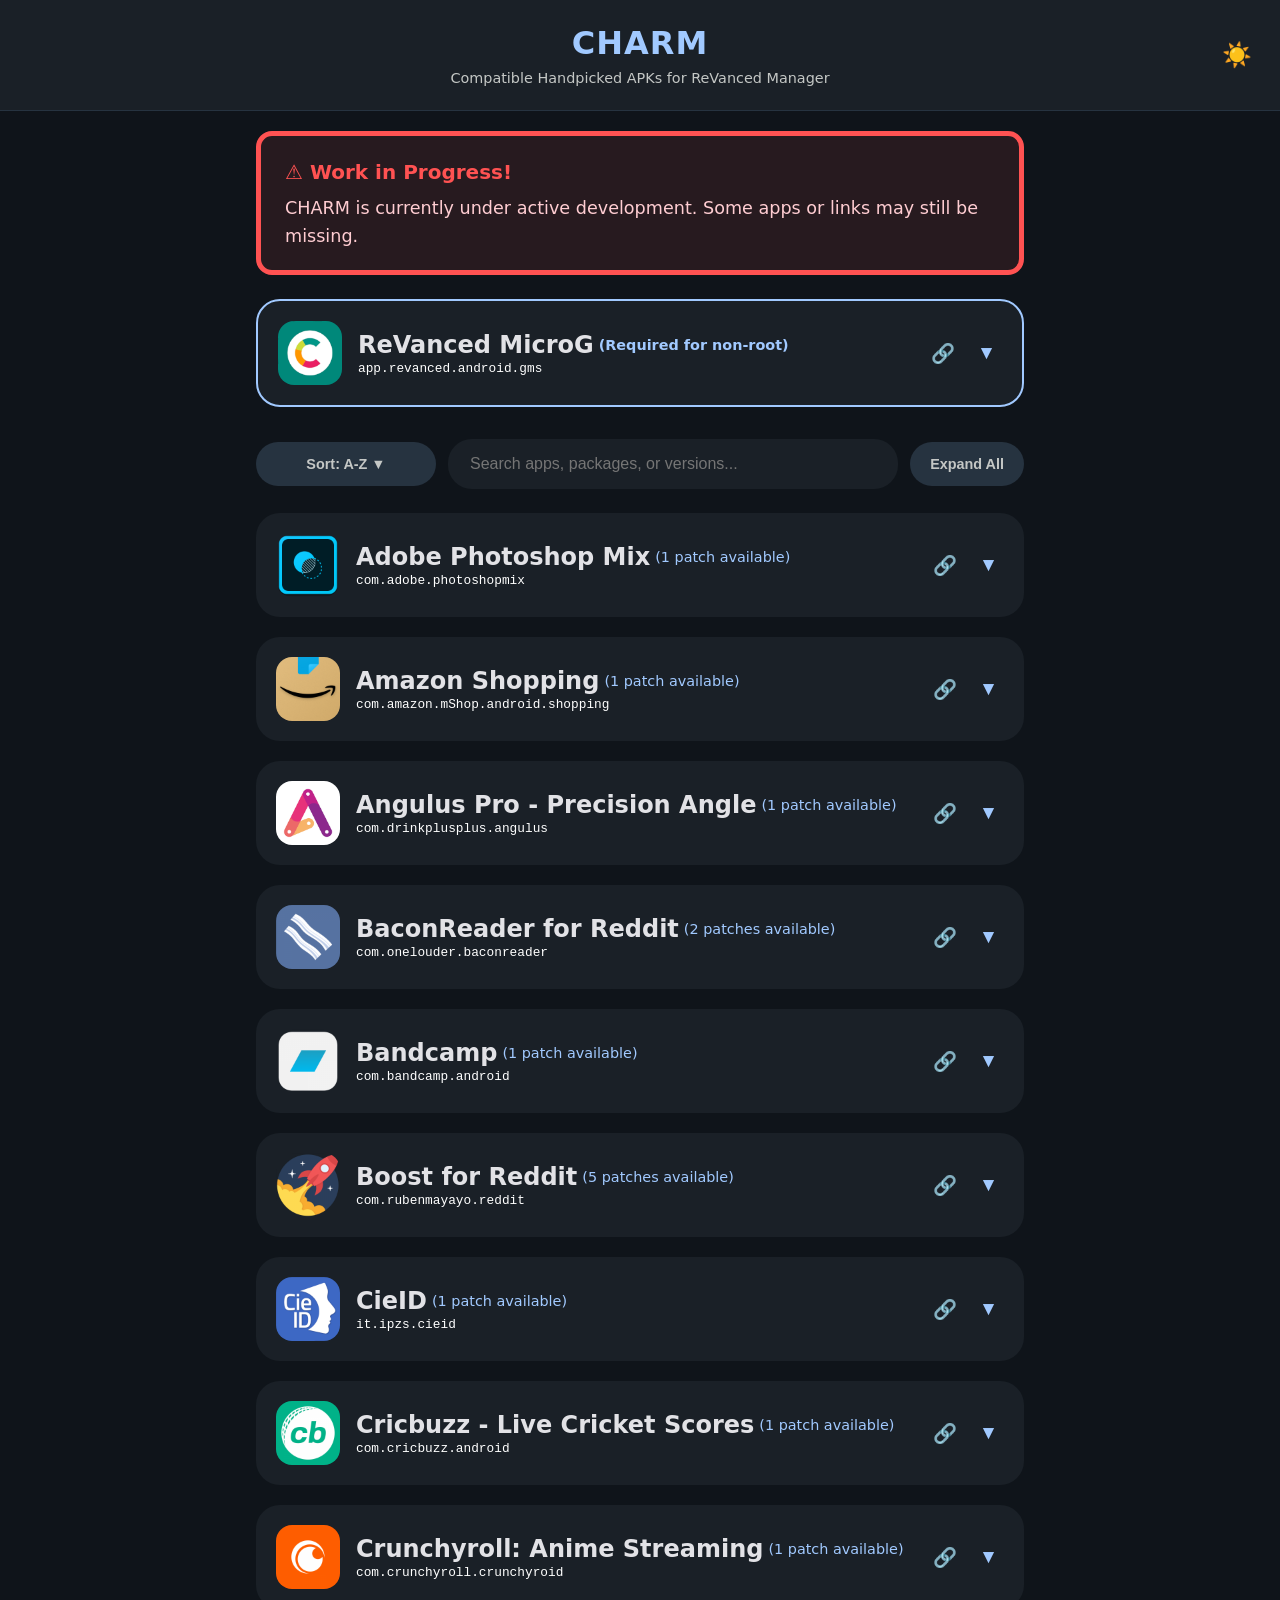
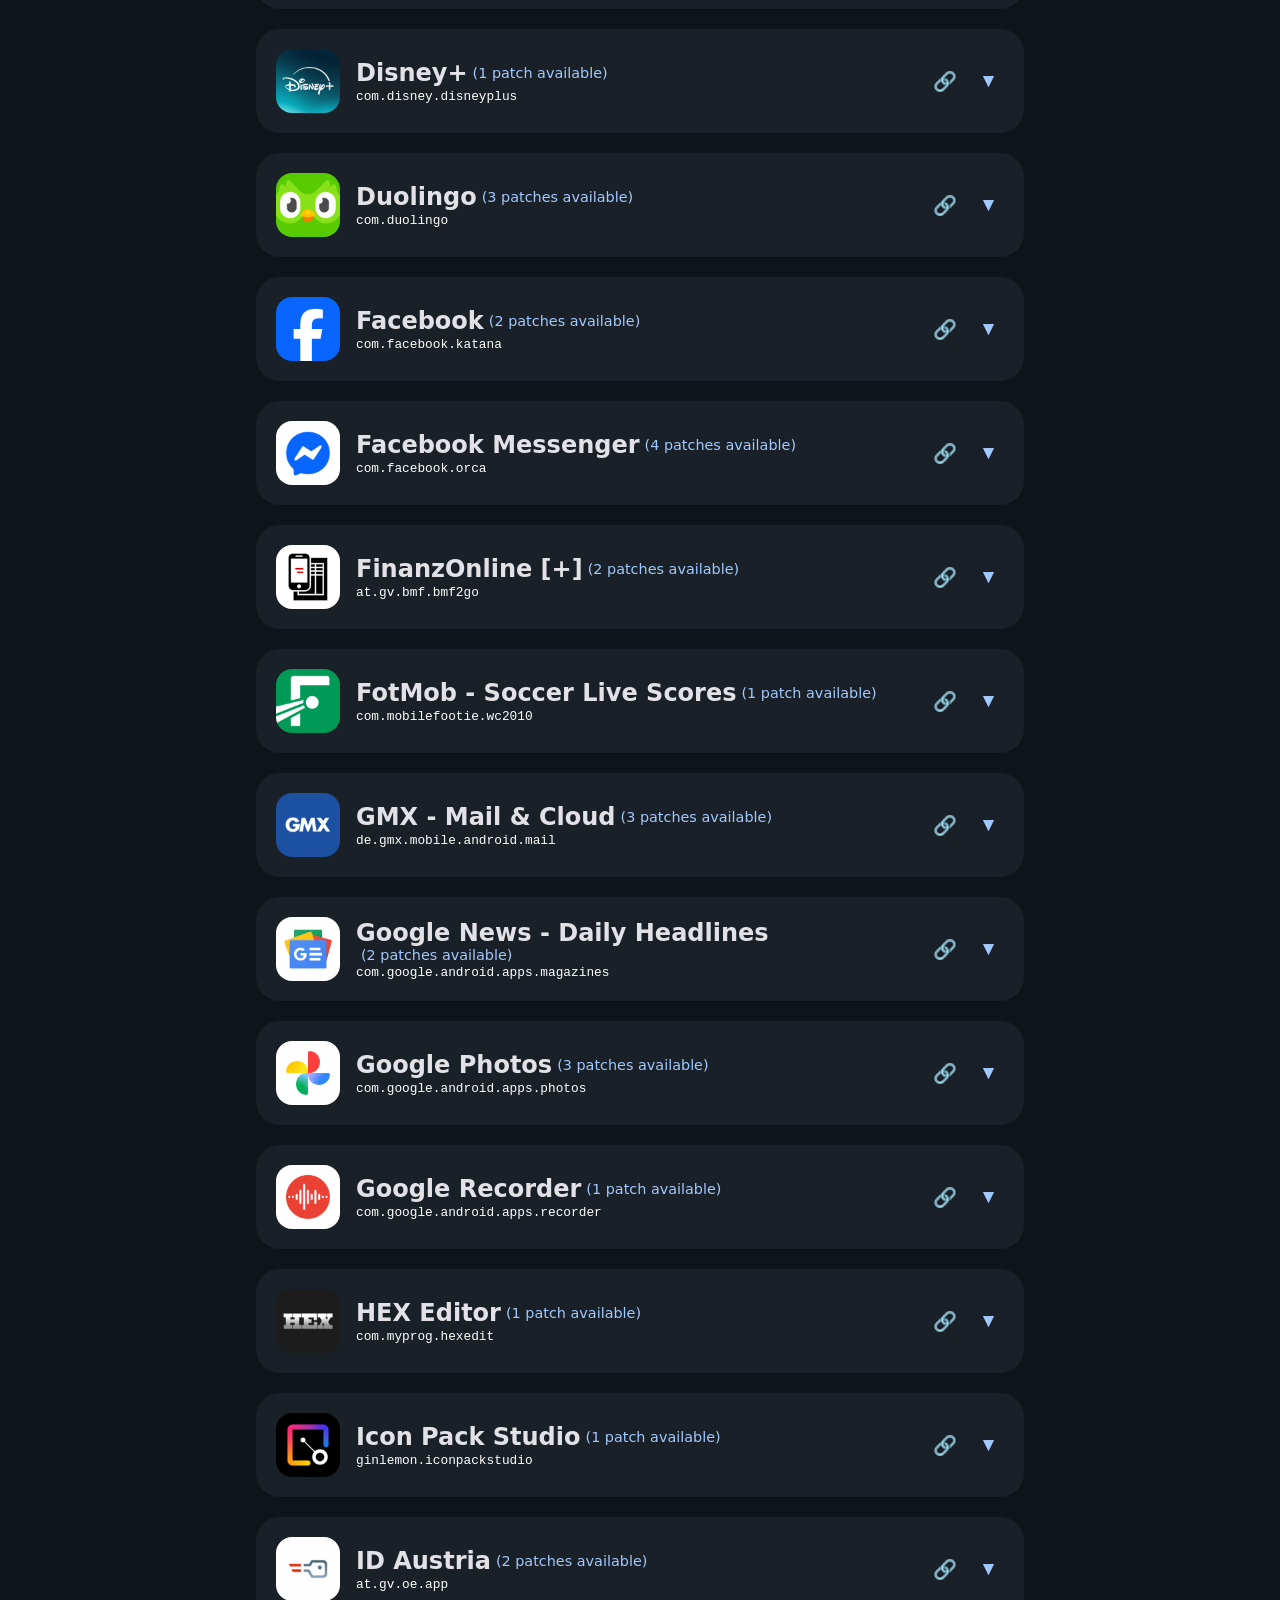
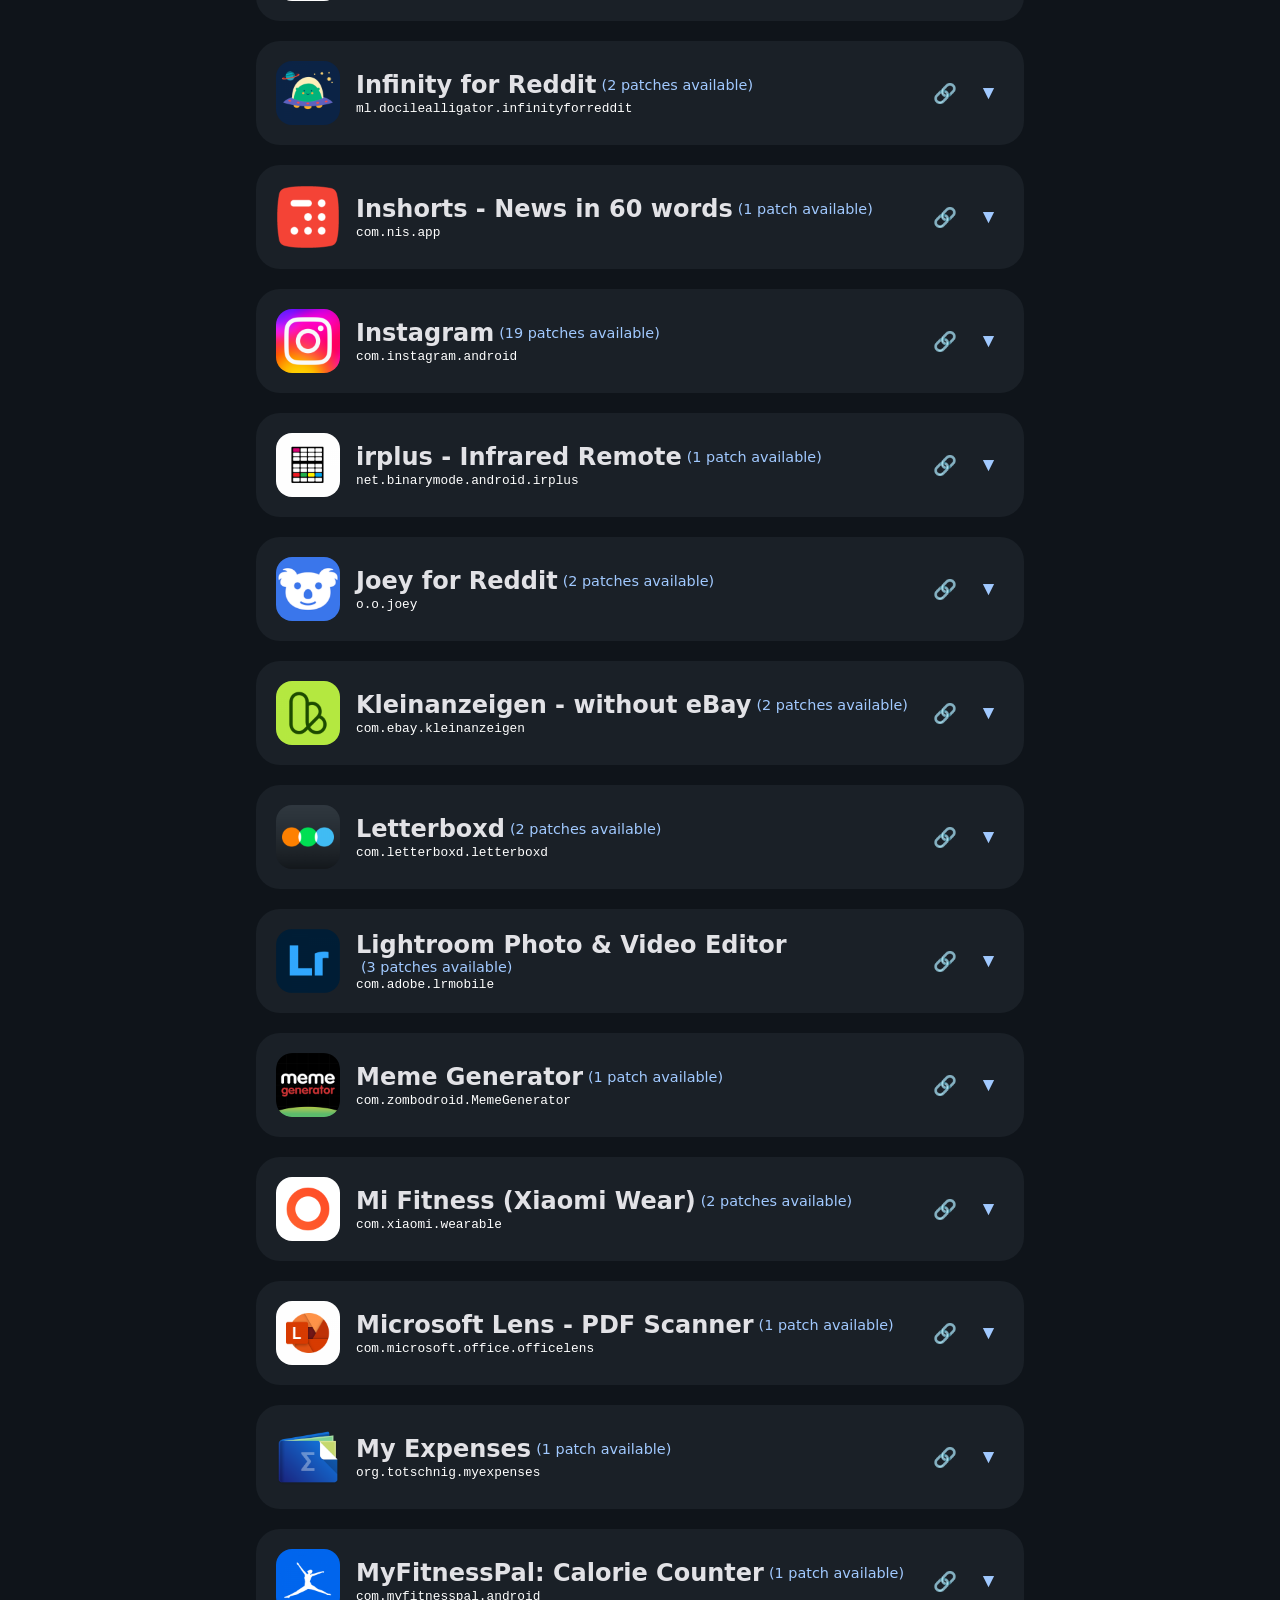
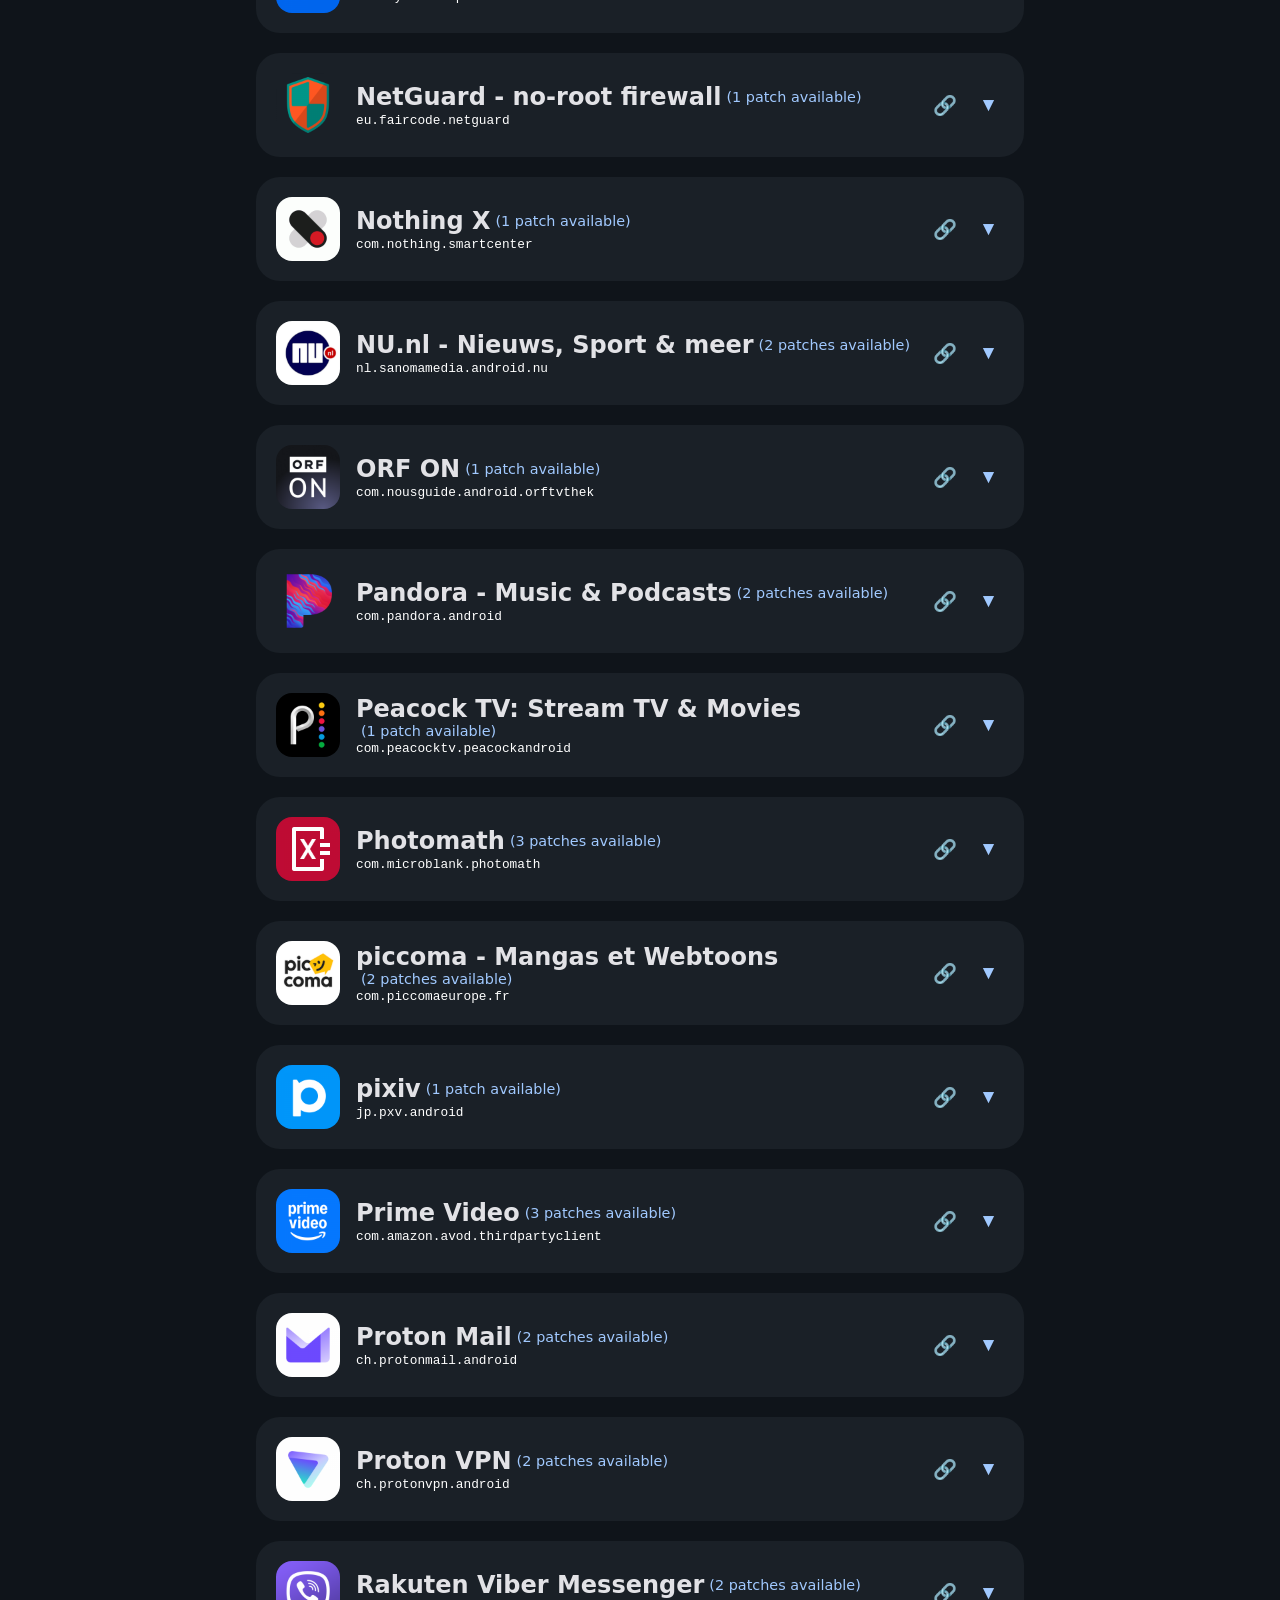
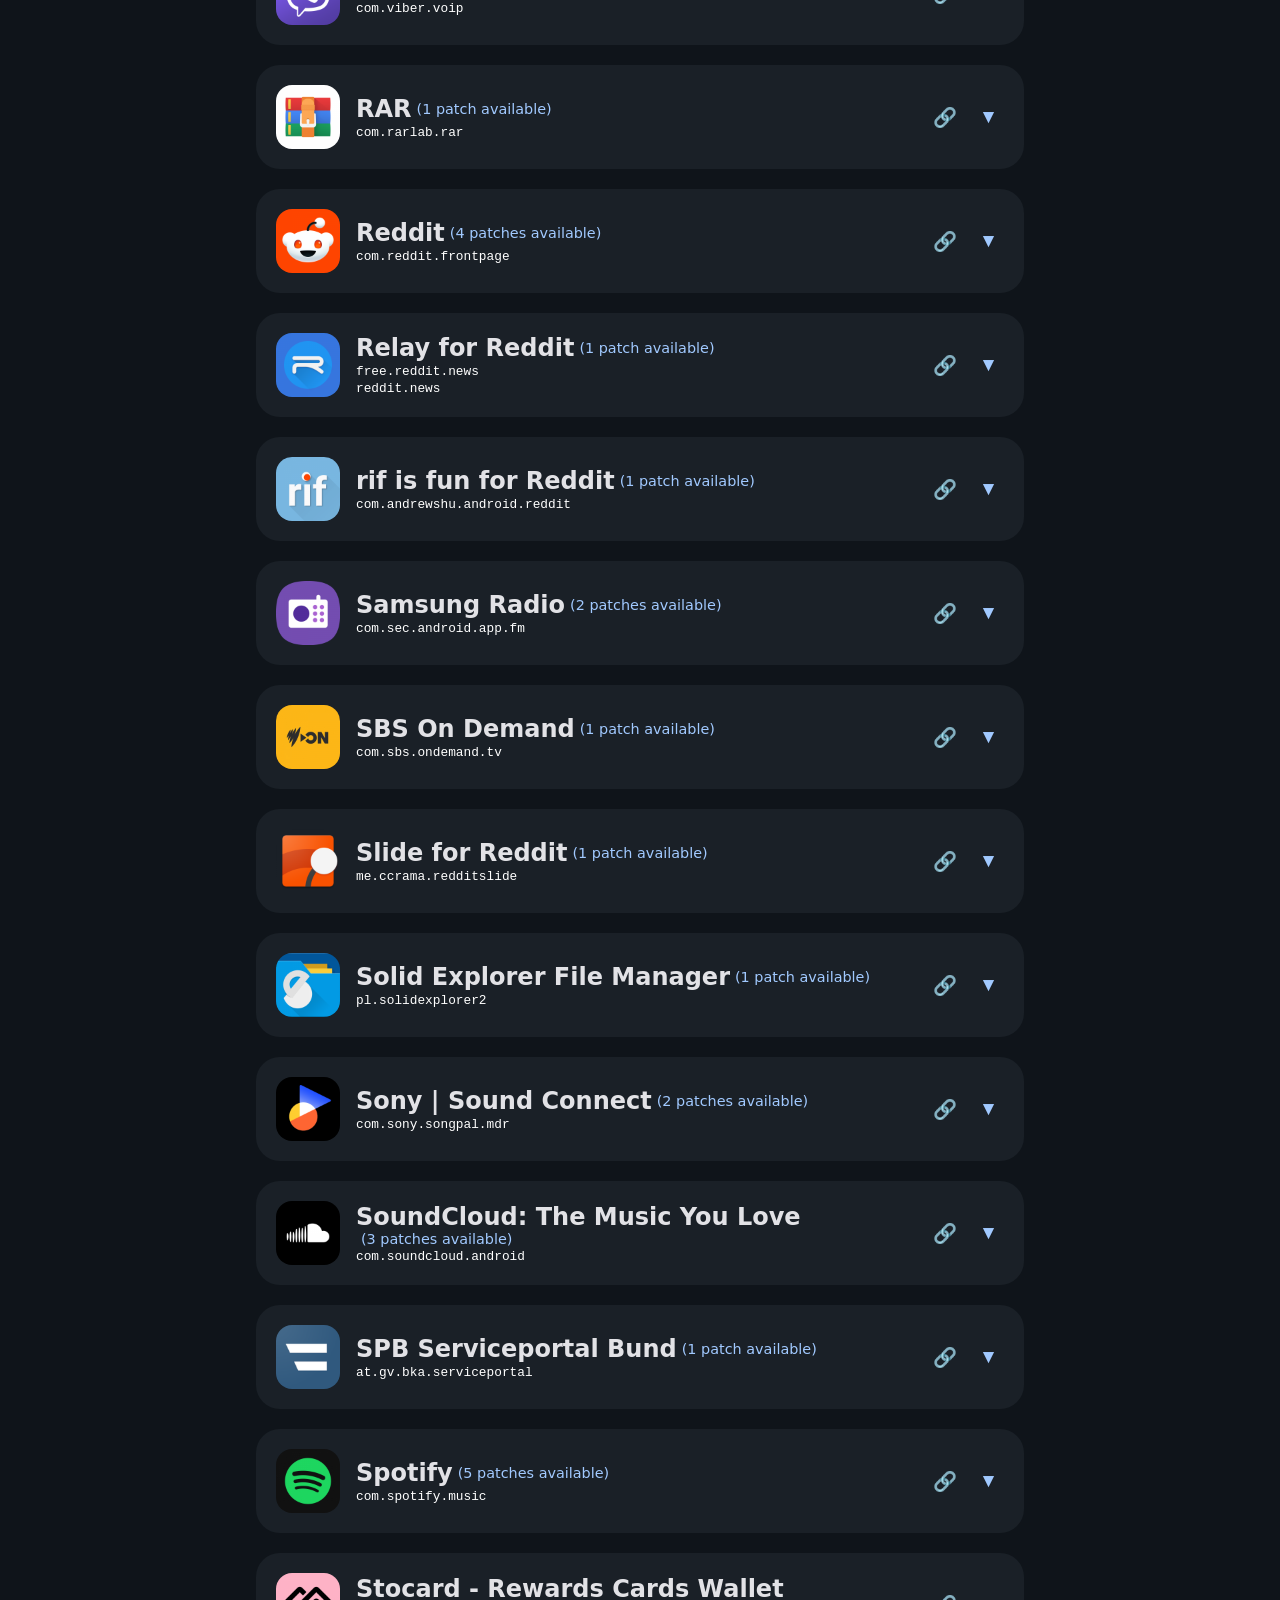
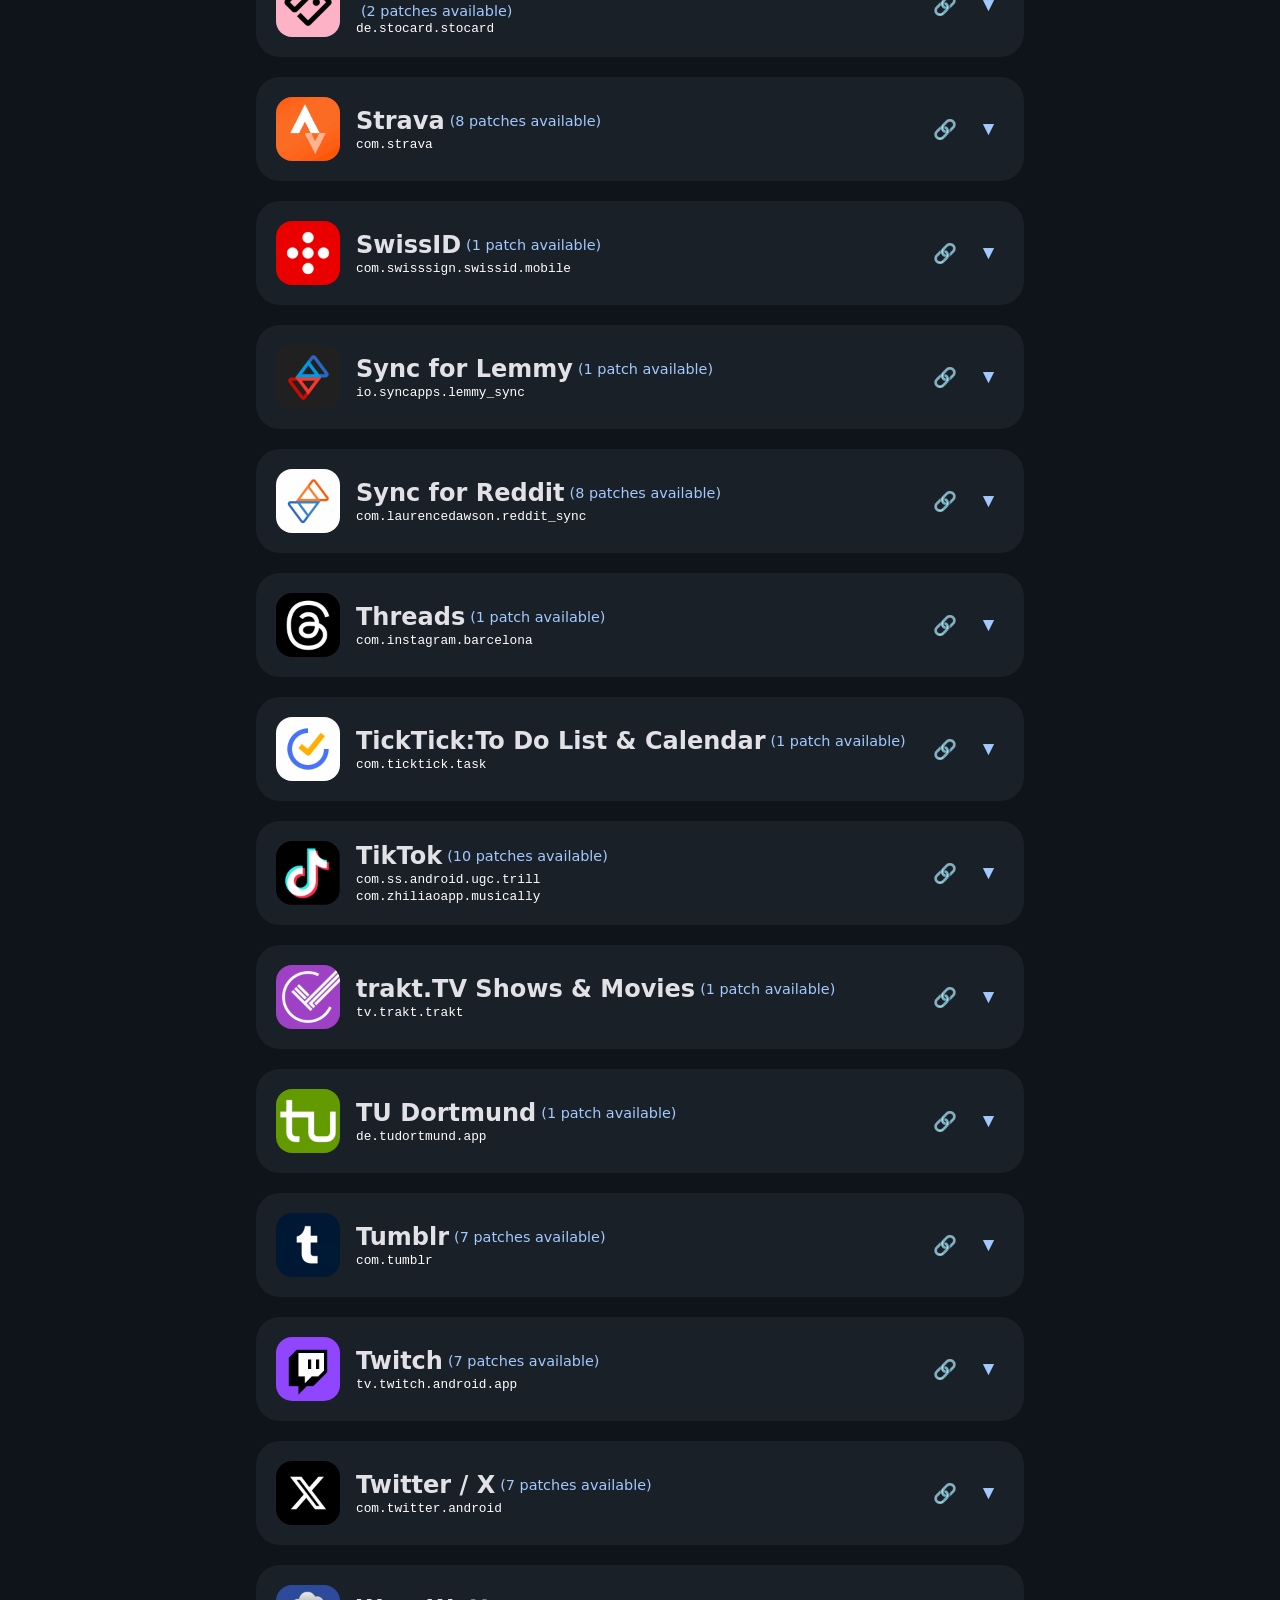
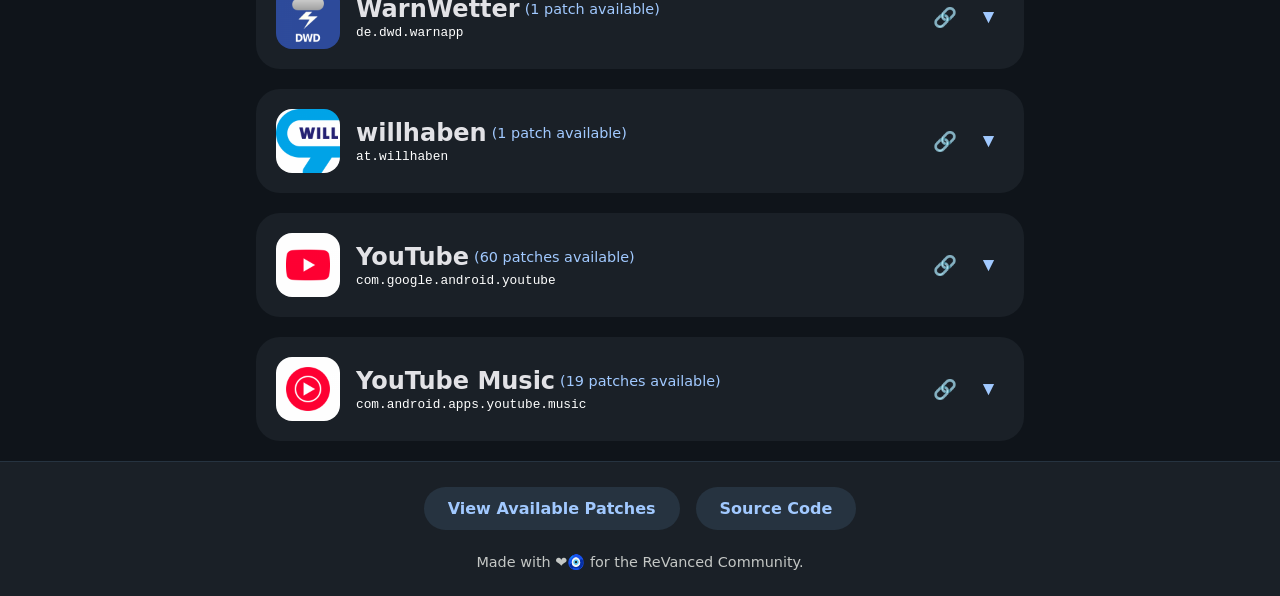
==== index.html @ 16cd7a30 "Added download links and finished patches for youtube and yt music" ====
<!DOCTYPE html>
<html lang="en">
<head>
    <meta charset="UTF-8">
    <meta name="viewport" content="width=device-width, initial-scale=1.0">
    <title>CHARM - Home</title>
    <link rel="stylesheet" href="style.css">
    <link rel="icon" type="image/x-icon" href="/icons/favicon.ico">
</head>
<body>
    <header class="top-app-bar">
        <h1>CHARM</h1>
        <p>Compatible Handpicked APKs for ReVanced Manager</p>
        <button id="theme-toggle" aria-label="Toggle Dark/Light Mode">☀️</button>
    </header>

    <main class="container">

        <div class="global-warning">
            <strong>⚠️ Work in Progress!</strong><br>
            CHARM is currently under active development. Some apps or links may still be missing.
        </div>

        <div class="app-card" id="app-microg" style="border: 2px solid var(--md-sys-color-primary); margin-bottom: 32px;">
            <div class="app-header" onclick="toggleVersions(this)">
                <div class="app-header-left">
                    <img class="app-icon" src="icons/microg.png">
                    <div class="app-title">
                        <h2>ReVanced MicroG <span class="version-count" style="color: var(--md-sys-color-primary); font-weight: bold;">(Required for non-root)</span></h2>
                        <div class="package-name">app.revanced.android.gms</div>
                    </div>
                </div>
                <div class="app-header-right">
                    <button class="share-btn" onclick="copyAppLink(event, 'microg')" title="Copy Link" aria-label="Copy Link">🔗</button>
                    <button class="expand-btn">▼</button>
                </div>
            </div>
            <div class="version-list">
                <div class="app-warning">
                    <strong>⚠️ Notice:</strong> MicroG is required to sign into your Google Account on patched apps like YouTube and YouTube Music.<br><br>If your device is rooted and choose the "Mount" option, you do not need to install MicroG, and make sure to untick "GmsCore support" patch.</div>
                <div class="version-item">
                    <div class="version-details">
                        <span class="version-number"><strong>Version:</strong> 0.3.13.2.250932</span>
                    </div>
                    <div class="button-group">
                        <a href="https://github.com/ReVanced/GmsCore/releases/download/v0.3.13.2.250932/app.revanced.android.gms-250932004-signed.apk" class="download-btn" target="_blank">Android Version (GitHub Link)</a>
                        <a href="https://github.com/ReVanced/GmsCore/releases/download/v0.3.13.2.250932/app.revanced.android.gms-250932004-hw-signed.apk" class="download-btn" target="_blank">Huawei Version (GitHub Link)</a>
                    </div>
                </div>
            </div>
        </div>

        <div class="search-container">
            <div class="dropdown">
                <button class="control-btn" id="sort-dropdown-btn">Sort: A-Z ▼</button>
                <div class="dropdown-content" id="sort-dropdown-content">
                    <button id="sort-name-btn" class="dropdown-item">Z-A</button>
                    <button id="sort-patch-btn" class="dropdown-item">Patches Increasing</button>
                </div>
            </div>

            <div class="search-input-wrapper">
                <input type="text" id="search-input" placeholder="Search apps, packages, or versions...">
                <button id="clear-search-btn" class="clear-btn" aria-label="Clear Search" title="Clear Search">⨯</button>
            </div>
            
            <button id="toggle-all-btn" class="control-btn">Expand All</button>
        </div>

        <div id="app-list"></div>
    </main>

    <footer class="bottom-footer">
        <div class="container">
            <div class="footer-content">
                <div class="footer-links">
                    <a href="patches.html">View Available Patches</a>
                    <a href="https://github.com/charm-cat/charm-cat.github.io" target="_blank">Source Code</a>
                </div>
                
                <p class="footer-credits">Made with ❤️🧿 for the ReVanced Community.</p>
            </div>
        </div>
    </footer>

    <script src="script.js"></script>
</body>
</html>
---- style.css ----
*, *::before, *::after {
    box-sizing: border-box;
}

:root {
    --md-sys-color-background: #0F141A;
    --md-sys-color-surface: #1A2027;
    --md-sys-color-surface-variant: #263340;
    --md-sys-color-primary: #A1C9FF;
    --md-sys-color-on-primary: #00325A;
    --md-sys-color-on-background: #E2E2E6;
    --md-sys-color-on-surface: #C4C7C5;
    --border-radius-large: 24px;
    --border-radius-medium: 16px;
}

body.light-mode {
    --md-sys-color-background: #FDFBFF;
    --md-sys-color-surface: #F0F4FA;
    --md-sys-color-surface-variant: #E1E2EC;
    --md-sys-color-primary: #0061A4;
    --md-sys-color-on-primary: #FFFFFF;
    --md-sys-color-on-background: #1A1C1E;
    --md-sys-color-on-surface: #43474E;
}

body {
    margin: 0;
    font-family: system-ui, -apple-system, sans-serif;
    background-color: var(--md-sys-color-background);
    color: var(--md-sys-color-on-background);
    transition: background-color 0.3s, color 0.3s;
    overflow-x: hidden; 
    max-width: 100vw;
}

main {
    min-height: calc(100vh - 200px);
}

.top-app-bar {
    position: relative;
    background-color: var(--md-sys-color-surface);
    padding: 24px 20px;
    text-align: center;
    border-bottom: 1px solid var(--md-sys-color-surface-variant);
    transition: background-color 0.3s;
}

.top-app-bar h1 {
    margin: 0;
    color: var(--md-sys-color-primary);
    font-size: 2rem;
    letter-spacing: 1px;
}

.top-app-bar p {
    margin: 8px 0 0 0;
    color: var(--md-sys-color-on-surface);
    font-size: 0.9rem;
}

#theme-toggle {
    position: absolute;
    top: 50%;
    right: 20px;
    transform: translateY(-50%);
    background: transparent;
    border: none;
    font-size: 1.5rem;
    cursor: pointer;
    padding: 8px;
    border-radius: 50%;
    transition: background-color 0.2s;
    display: flex;
    align-items: center;
    justify-content: center;
}

#theme-toggle:hover {
    background-color: var(--md-sys-color-surface-variant);
}

.container {
    max-width: 800px;
    margin: 20px auto;
    padding: 0 16px;
}

.global-warning {
    background-color: rgba(255, 82, 82, 0.1); 
    border: 5px solid #FF5252; 
    color: #FFCDD2; 
    padding: 20px 24px; 
    margin-bottom: 24px;
    border-radius: var(--border-radius-medium);
    font-size: 1.1rem; 
    line-height: 1.6;
}

.global-warning strong {
    color: #FF5252; 
    font-size: 1.25rem; 
    display: inline-block;
    margin-bottom: 6px; 
}

body.light-mode .global-warning {
    background-color: #FFEBEE; 
    border-left-color: #D32F2F;
    color: #B71C1C; 
}

body.light-mode .global-warning strong {
    color: #D32F2F; 
}

.search-container {
    margin-bottom: 24px;
    display: flex;
    gap: 12px;
    align-items: center; 
}

.dropdown {
    position: relative;
    display: inline-block;
}

#sort-dropdown-btn {
    min-width: 180px; 
}

.dropdown-content {
    display: none;
    position: absolute;
    background-color: var(--md-sys-color-surface);
    min-width: 200px;
    box-shadow: 0px 8px 16px rgba(0,0,0,0.5);
    z-index: 100;
    border-radius: var(--border-radius-medium);
    margin-top: 8px;
    border: 1px solid var(--md-sys-color-surface-variant);
    overflow: hidden;
}

.dropdown-content.show {
    display: flex;
    flex-direction: column;
}

.dropdown-item {
    width: 100%;
    padding: 12px 16px;
    border: none;
    background: transparent;
    color: var(--md-sys-color-on-background);
    text-align: left;
    cursor: pointer;
    font-size: 0.9rem;
    font-weight: bold;
    transition: background-color 0.2s;
}

.dropdown-item:hover {
    background-color: var(--md-sys-color-surface-variant);
}

.control-btn {
    background-color: var(--md-sys-color-surface-variant);
    color: var(--md-sys-color-on-surface);
    border: none;
    border-radius: var(--border-radius-large);
    padding: 14px 20px; 
    font-size: 0.9rem;
    font-weight: bold;
    cursor: pointer;
    transition: background-color 0.2s, color 0.3s;
    white-space: nowrap; 
}

.control-btn:hover {
    background-color: var(--md-sys-color-primary);
    color: var(--md-sys-color-on-primary);
}

.search-input-wrapper {
    position: relative;
    flex-grow: 1;
    display: flex;
    align-items: center;
}

#search-input {
    width: 100%;
    padding: 14px 40px 14px 20px; 
    border-radius: var(--border-radius-large);
    background-color: var(--md-sys-color-surface);
    color: var(--md-sys-color-on-background);
    font-size: 1rem;
    box-sizing: border-box; 
    outline: none;
    border: 2px solid transparent;
    transition: border-color 0.2s, background-color 0.3s, color 0.3s;
}

#search-input:focus {
    border-color: var(--md-sys-color-primary);
}

.clear-btn {
    position: absolute;
    right: 12px;
    background: none;
    border: none;
    color: var(--md-sys-color-on-surface);
    font-size: 1.2rem;
    cursor: pointer;
    display: none; 
    padding: 5px 12px;
    border-radius: 50%;
    transition: color 0.2s, background-color 0.2s;
}

.clear-btn.show {
    display: flex;
    align-items: center;
    justify-content: center;
}

.clear-btn:hover {
    color: var(--md-sys-color-primary);
    background-color: var(--md-sys-color-surface-variant);
}

.app-card {
    background-color: var(--md-sys-color-surface);
    border-radius: var(--border-radius-large);
    padding: 20px;
    margin-bottom: 20px;
    display: flex;
    flex-direction: column;
    transition: background-color 0.3s;
}

.app-header {
    display: flex;
    align-items: center;
    justify-content: space-between;
    cursor: pointer;
}

.app-header-left {
    display: flex;
    align-items: center;
    gap: 16px;
    min-width: 0; 
    flex: 1; 
}

.app-icon {
    width: 64px;
    height: 64px;
    border-radius: var(--border-radius-medium);
    object-fit: contain;
}

.app-title {
    min-width: 0; 
    flex: 1;
}

.app-title h2 {
    margin: 0;
    color: var(--md-sys-color-on-background);
    display: flex;
    flex-wrap: wrap;
    align-items: center;
}

.version-count {
    font-size: 0.9rem;
    font-weight: normal; 
    color: var(--md-sys-color-on-surface); 
    margin-left: 5px; 
    white-space: nowrap; 
}

.version-count-link {
    font-size: 0.9rem;
    font-weight: normal; 
    color: var(--md-sys-color-primary); 
    margin-left: 5px; 
    white-space: nowrap; 
    text-decoration: none;
    transition: opacity 0.2s, text-decoration 0.2s;
}

.version-count-link:hover {
    opacity: 0.8;
    text-decoration: underline;
}

.package-name {
    font-size: 0.8rem;
    font-family: monospace;
    color: #FFFFFF; 
    margin-top: 2px;
    overflow-wrap: anywhere;
}

body.light-mode .package-name {
    color: #1A1C1E; 
}

.app-header-right {
    display: flex;
    align-items: center;
    gap: 8px;
}

.share-btn {
    background: none;
    border: none;
    color: var(--md-sys-color-on-surface);
    font-size: 1.2rem;
    cursor: pointer;
    padding: 8px;
    border-radius: 50%;
    display: flex;
    align-items: center;
    justify-content: center;
    transition: background-color 0.2s, color 0.2s, transform 0.2s;
}

.share-btn:hover {
    background-color: var(--md-sys-color-surface-variant);
    color: var(--md-sys-color-primary);
    transform: scale(1.1);
}

.expand-btn {
    background: none;
    border: none;
    color: var(--md-sys-color-primary);
    font-size: 1.2rem;
    cursor: pointer;
    transition: transform 0.3s ease;
}

.expand-btn.open {
    transform: rotate(180deg);
}

.app-important {
    background-color: rgba(255, 82, 82, 0.1);
    border-left: 4px solid #FF5252;
    color: #FFCDD2;
    padding: 12px 16px;
    margin-bottom: 12px;
    border-radius: 4px 8px 8px 4px;
    font-size: 0.9rem;
    line-height: 1.4;
}

body.light-mode .app-important {
    background-color: #FFEBEE;
    border-left-color: #D32F2F;
    color: #B71C1C;
}

.version-warning {
    flex-basis: 100%; 
    background-color: rgba(255, 193, 7, 0.1); 
    border-left: 4px solid #FFC107;
    color: #FFE082;
    padding: 10px 14px;
    margin-bottom: 12px; 
    border-radius: 4px 8px 8px 4px;
    font-size: 0.85rem;
    line-height: 1.4;
}

body.light-mode .version-warning {
    background-color: #FFF8E1;
    border-left-color: #FFA000;
    color: #E65100;
}

.app-important a,
.version-warning a,
.version-note a, 
.patch-desc a {
    color: var(--md-sys-color-primary);
    text-decoration: underline;
    font-weight: bold;
    transition: opacity 0.2s;
}

.app-important a:hover,
.version-warning a:hover,
.version-note a:hover,
.patch-desc a:hover {
    opacity: 0.8;
}

.version-note {
    flex-basis: 100%;
    background-color: rgba(76, 175, 80, 0.1); 
    border-left: 4px solid #4CAF50;
    color: #A5D6A7;
    padding: 10px 14px;
    margin-bottom: 12px;
    border-radius: 4px 8px 8px 4px;
    font-size: 0.85rem;
    line-height: 1.4;
}

body.light-mode .version-note {
    background-color: #E8F5E9;
    border-left-color: #388E3C;
    color: #1B5E20;
}

.version-list {
    display: none;
    flex-direction: column;
    gap: 8px;
    margin-top: 16px;
    border-top: 1px solid var(--md-sys-color-surface-variant);
    padding-top: 16px;
}

.version-list.show {
    display: flex;
}

.version-item {
    display: flex;
    justify-content: space-between;
    align-items: center;
    flex-wrap: wrap; 
    background-color: var(--md-sys-color-surface-variant);
    padding: 12px 16px;
    border-radius: var(--border-radius-medium);
    transition: background-color 0.3s;
}

.version-details {
    display: flex;
    flex-direction: column;
    gap: 6px;
    max-width: 60%; 
}

.patch-desc {
    font-size: 0.85rem;
    color: var(--md-sys-color-on-surface);
    margin-top: 4px;
    line-height: 1.4;
    overflow-wrap: anywhere;
}

.version-size {
    font-size: 1rem;
    color: var(--md-sys-color-on-background);
}

.version-hash {
    font-size: 1rem;
    color: var(--md-sys-color-on-background);
}

.version-hash code {
    background-color: var(--md-sys-color-background);
    padding: 2px 6px;
    border-radius: 4px;
    font-family: monospace;
    user-select: all; 
    font-size: 0.9rem;
}

.button-group {
    display: flex;
    gap: 8px;
    flex-wrap: wrap;
    justify-content: flex-end;
}

.download-btn {
    background-color: var(--md-sys-color-primary);
    color: var(--md-sys-color-on-primary);
    text-decoration: none;
    padding: 8px 16px;
    border-radius: 20px;
    font-weight: 600;
    transition: opacity 0.2s, background-color 0.3s, color 0.3s;
}

.download-btn:hover {
    opacity: 0.8;
}

.bottom-footer {
    background-color: var(--md-sys-color-surface);
    border-top: 1px solid var(--md-sys-color-surface-variant);
    padding: 5px 10px;
    margin-top: auto; 
    transition: background-color 0.3s;
}

.footer-content {
    text-align: center;
}

.footer-links {
    display: flex;
    justify-content: center;
    gap: 16px;
    margin-bottom: 24px;
    flex-wrap: wrap; 
}

.footer-links a {
    color: var(--md-sys-color-primary);
    background-color: var(--md-sys-color-surface-variant);
    text-decoration: none;
    font-weight: bold;
    padding: 12px 24px;
    border-radius: var(--border-radius-large);
    transition: background-color 0.2s, color 0.3s;
}

.footer-links a:hover {
    background-color: var(--md-sys-color-primary);
    color: var(--md-sys-color-on-primary);
}

.footer-credits {
    color: var(--md-sys-color-on-surface);
    font-size: 0.9rem;
    margin: 0;
}

.back-btn {
    position: absolute;
    left: 20px;
    top: 50%;
    transform: translateY(-50%);
    color: var(--md-sys-color-primary);
    text-decoration: none;
    font-weight: bold;
    padding: 8px 16px;
    border-radius: 20px;
    background-color: var(--md-sys-color-surface-variant);
    transition: opacity 0.2s;
}

.back-btn:hover {
    opacity: 0.8;
}

.patch-supported {
    font-size: 0.8rem;
    color: var(--md-sys-color-on-surface);
    margin-top: 6px;
    font-weight: bold;
}

.patch-supported strong {
    font-weight: normal;
    color: var(--md-sys-color-primary);
}

.patch-tag {
    font-size: 0.75rem;
    font-weight: normal;
    margin-left: 6px;
    display: inline-block;
    vertical-align: middle;
}

.default-tag {
    color: #81C784; 
}

body.light-mode .default-tag {
    color: #2E7D32; 
}

.config-tag {
    color: #FFB74D; 
}

body.light-mode .config-tag {
    color: #F57F17; 
}

@media (max-width: 600px) {
    .top-app-bar {
        padding: 20px 16px 24px 16px;
    }
    
    .top-app-bar h1 {
        font-size: 1.5rem;
    }
    
    .top-app-bar p {
        font-size: 0.8rem;
        margin-top: 16px; 
    }

    #theme-toggle {
        top: 16px; 
        right: 20px;
        transform: none; 
        font-size: 1.1rem; 
        padding: 6px; 
    }

    .search-container {
        flex-direction: column;
        align-items: stretch;
    }

    .search-input-wrapper {
        order: 1; 
        width: 100%; 
    }

    .dropdown {
        order: 2;
        width: 100%;
        display: flex;
    }

    #sort-dropdown-btn {
        width: 100%;
    }

    .dropdown-content {
        width: 100%; 
    }

    #toggle-all-btn {
        order: 3;
        width: 100%;
    }

    .version-item {
        flex-direction: column;
        align-items: flex-start; 
        gap: 12px;
    }
    
    .version-details {
        max-width: 100%; 
    }

    .button-group {
        width: 100%;
        justify-content: stretch; 
    }
    
    .download-btn {
        flex: 1; 
        text-align: center;
    }

    .version-hash code {
        font-size: 0.78rem;
        display: block;
        margin-top: 4px;
        width: fit-content; 
        word-break: break-all;
    }
}

@media (max-width: 416px) {
    .container {
        padding: 0 10px;
    }

    #sort-dropdown-btn, 
    .dropdown-content {
        min-width: 0;
        width: 100%;
    }

    .control-btn {
        padding: 12px 10px;
        font-size: 0.85rem;
    }

    .app-icon {
        width: 48px;
        height: 48px;
    }

    .app-header-left {
        gap: 12px;
    }

    .app-title h2 {
        font-size: 1.2rem;
    }

    .version-item {
        padding: 12px 10px;
    }
}
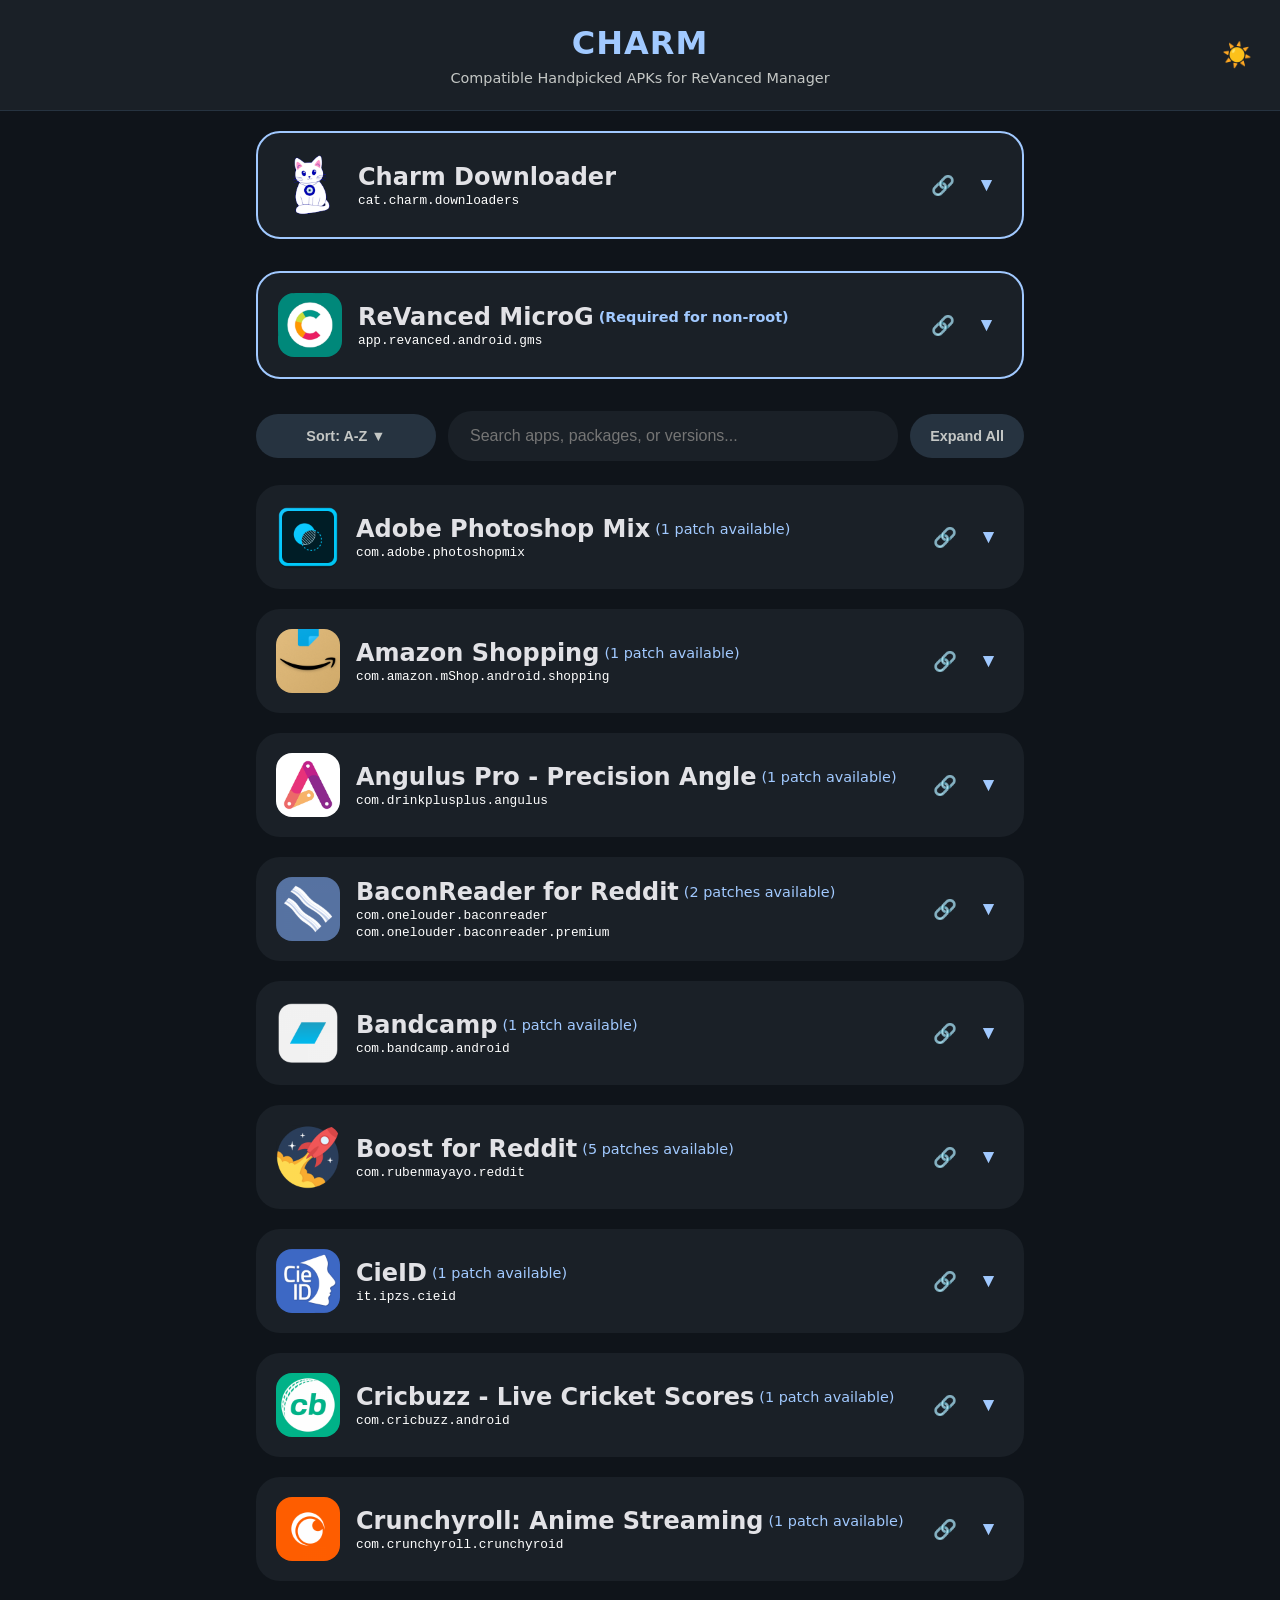
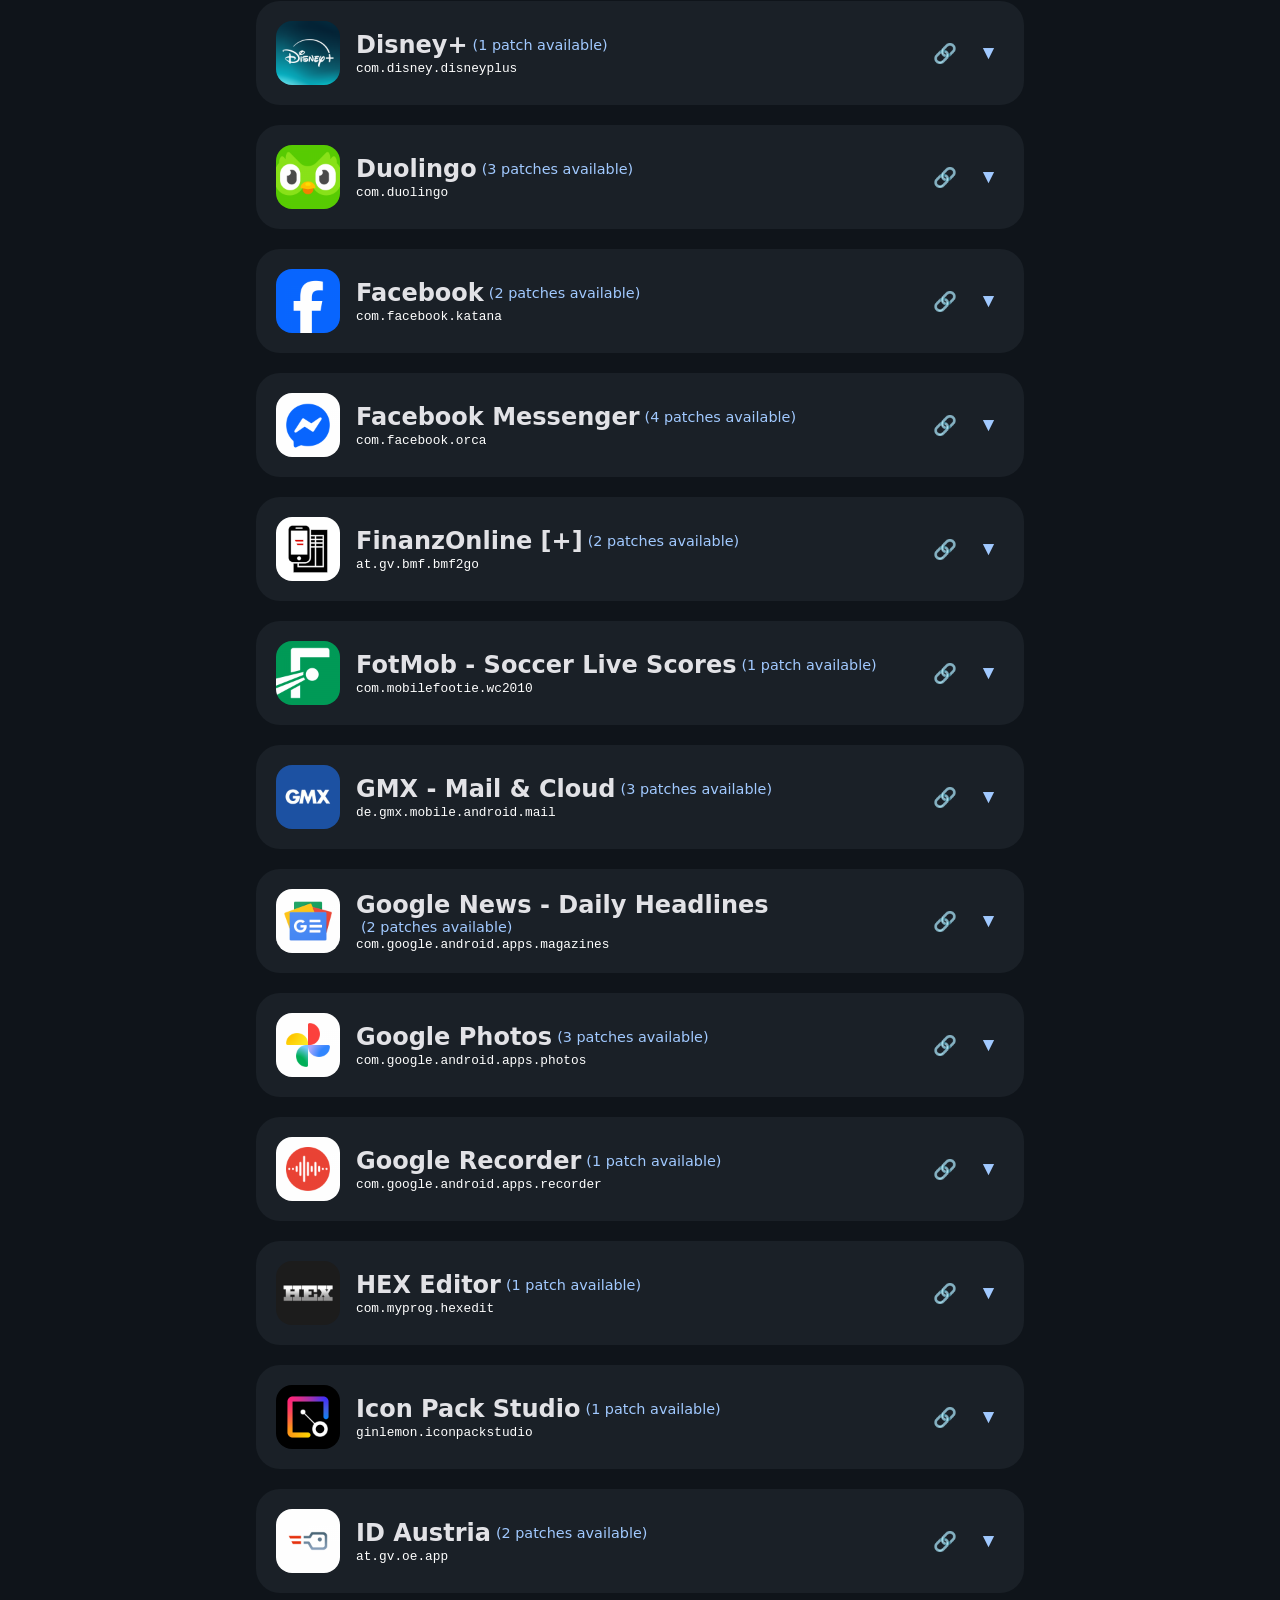
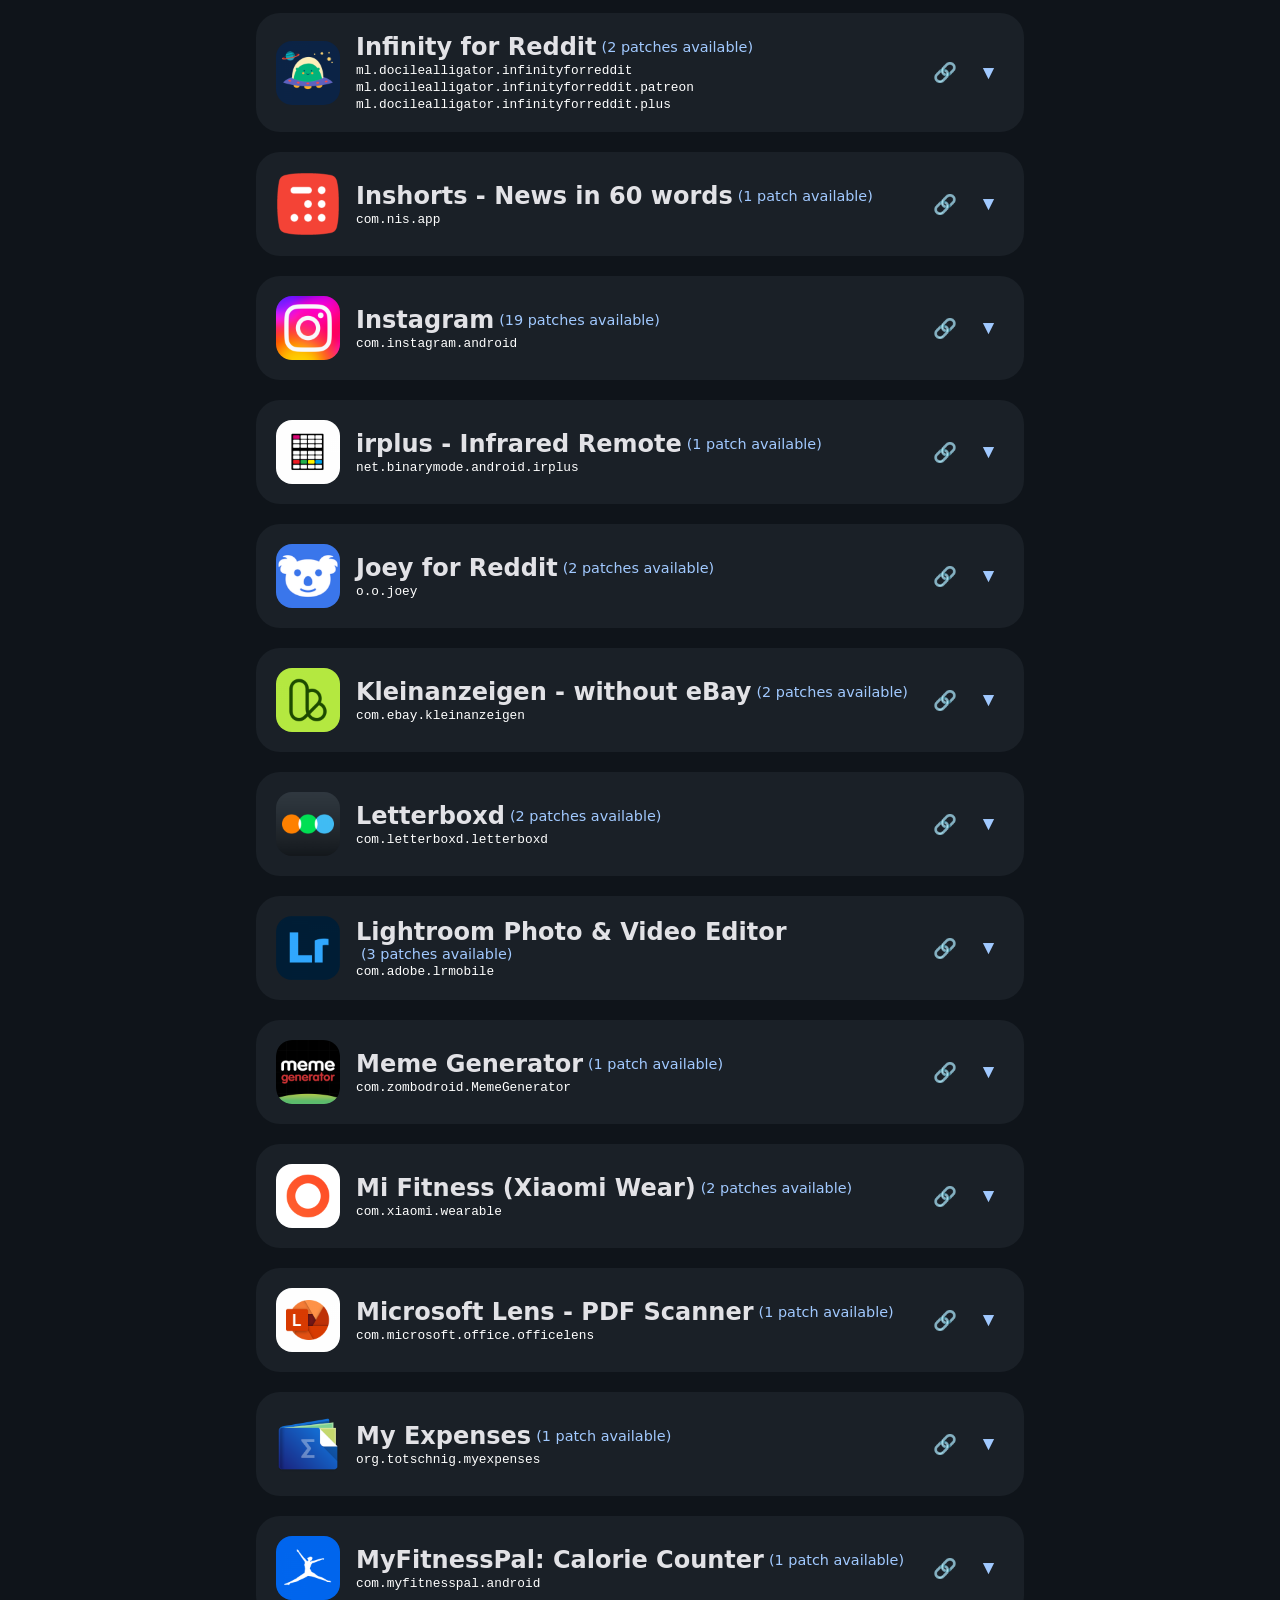
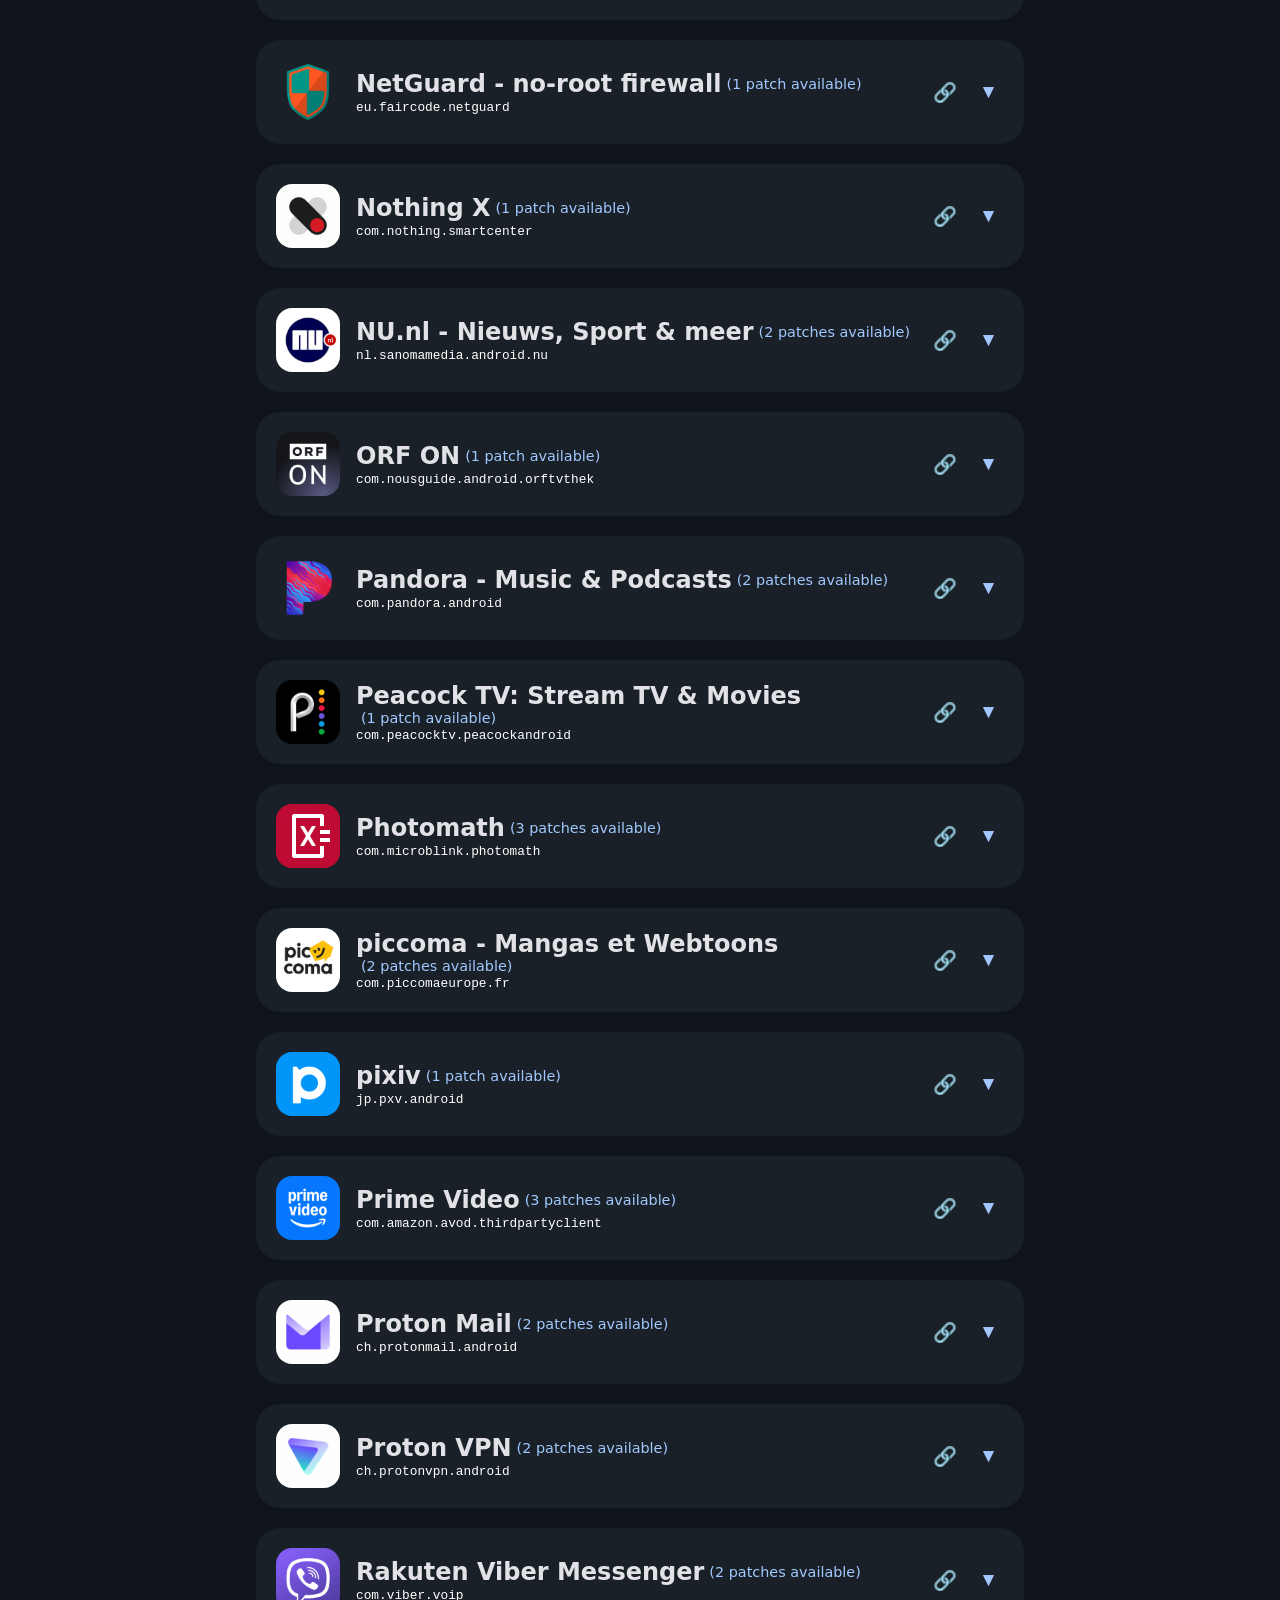
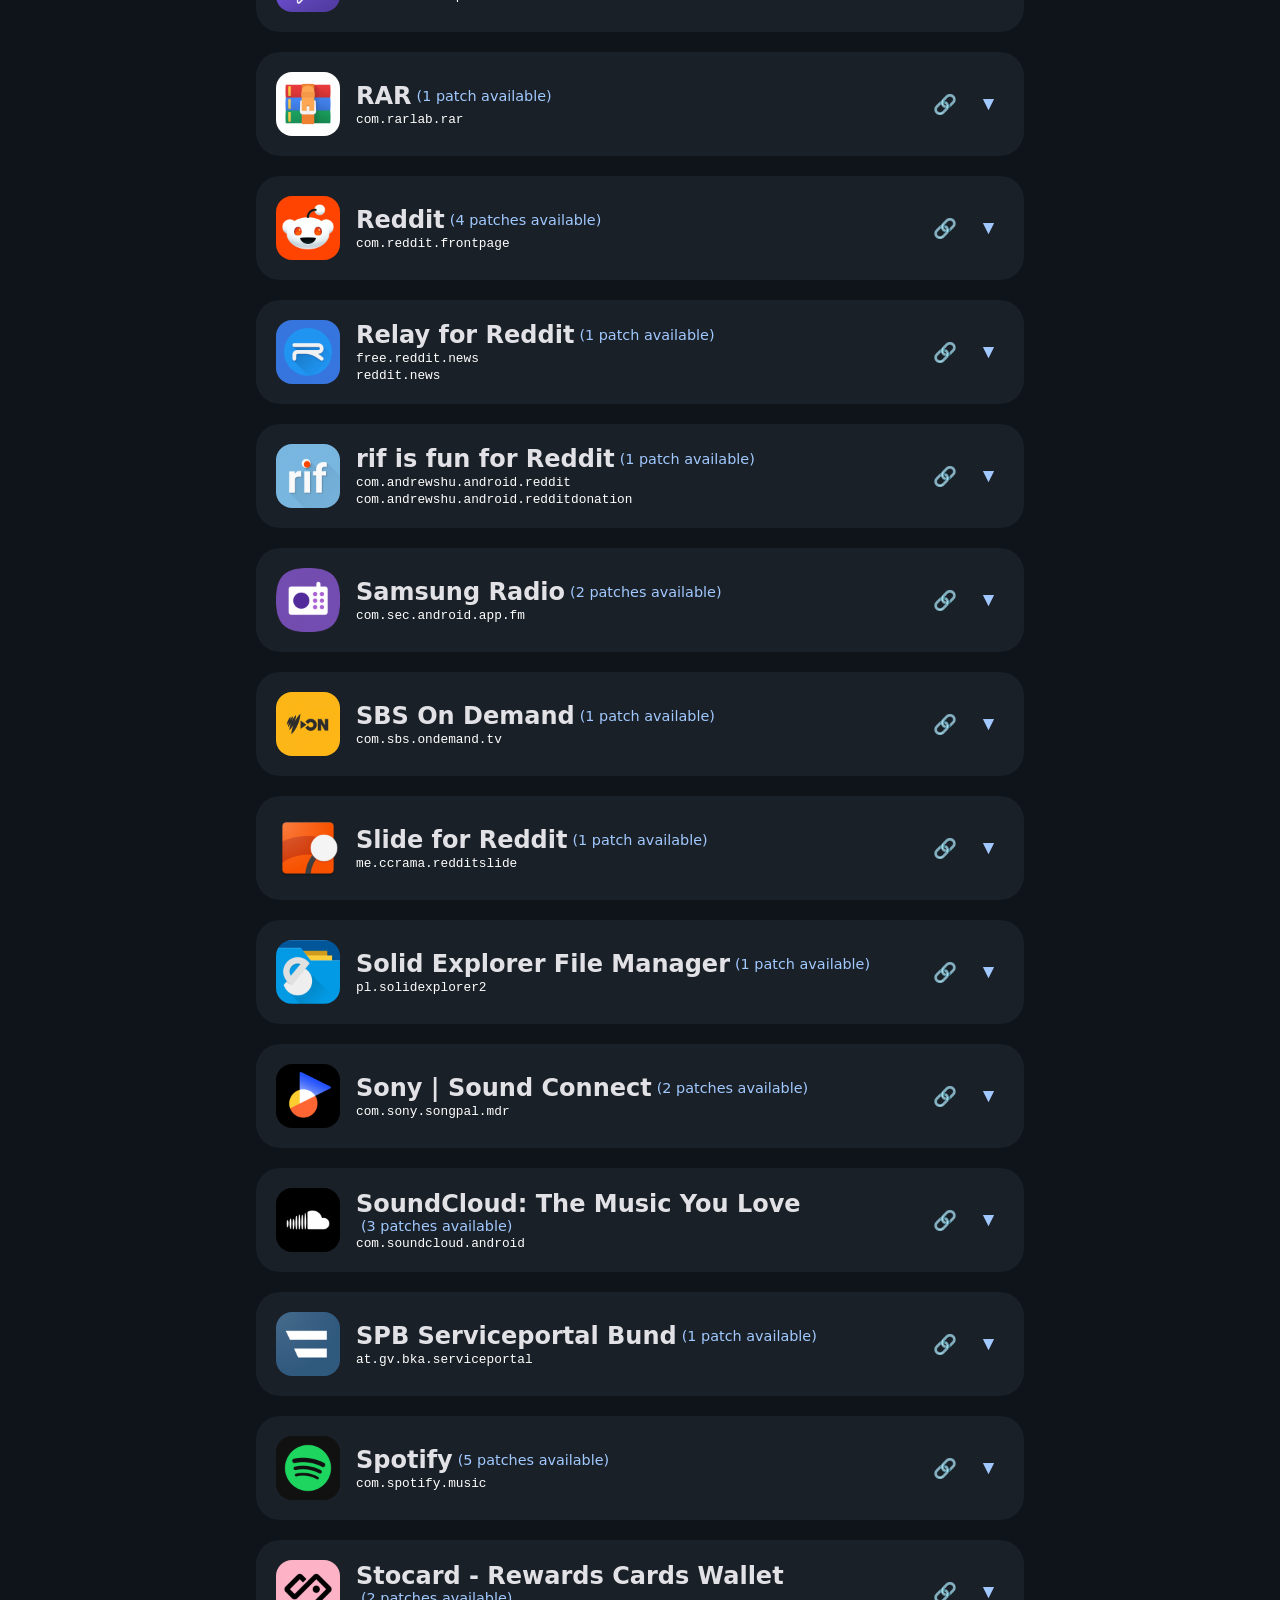
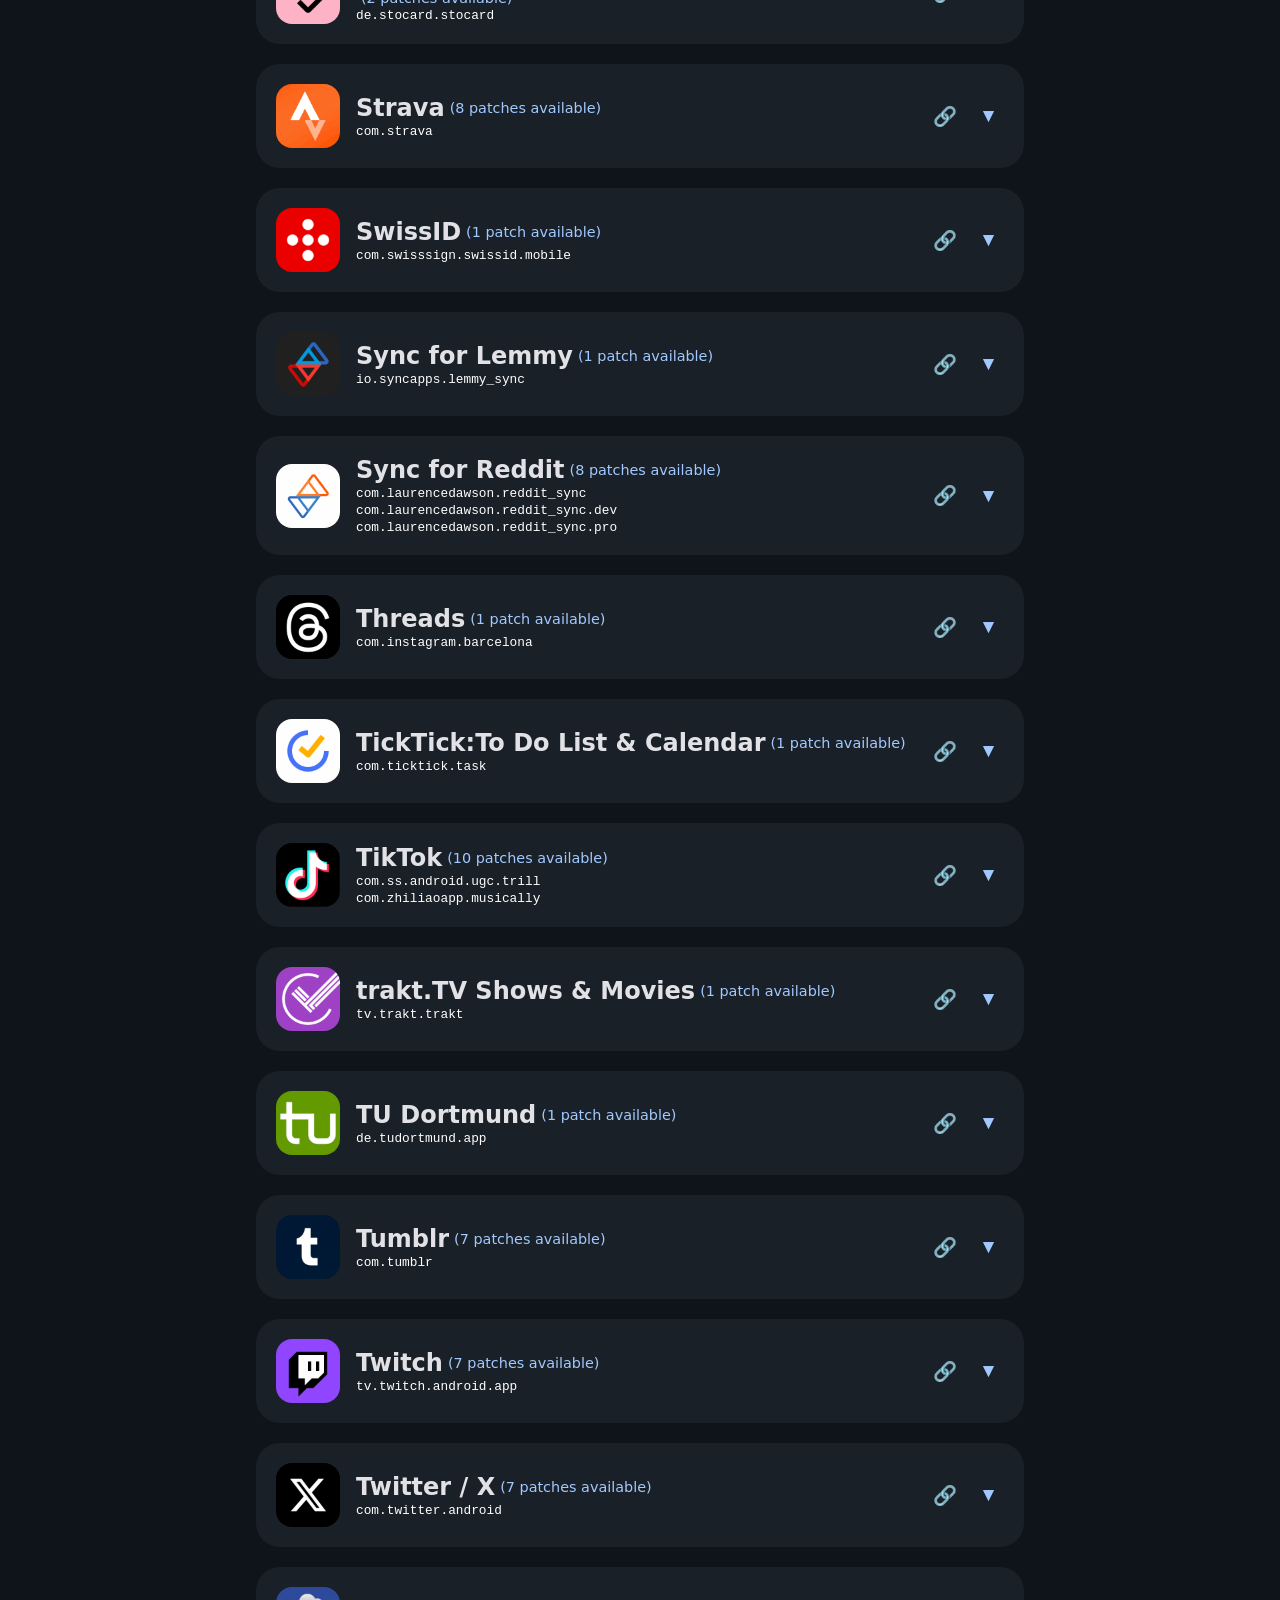
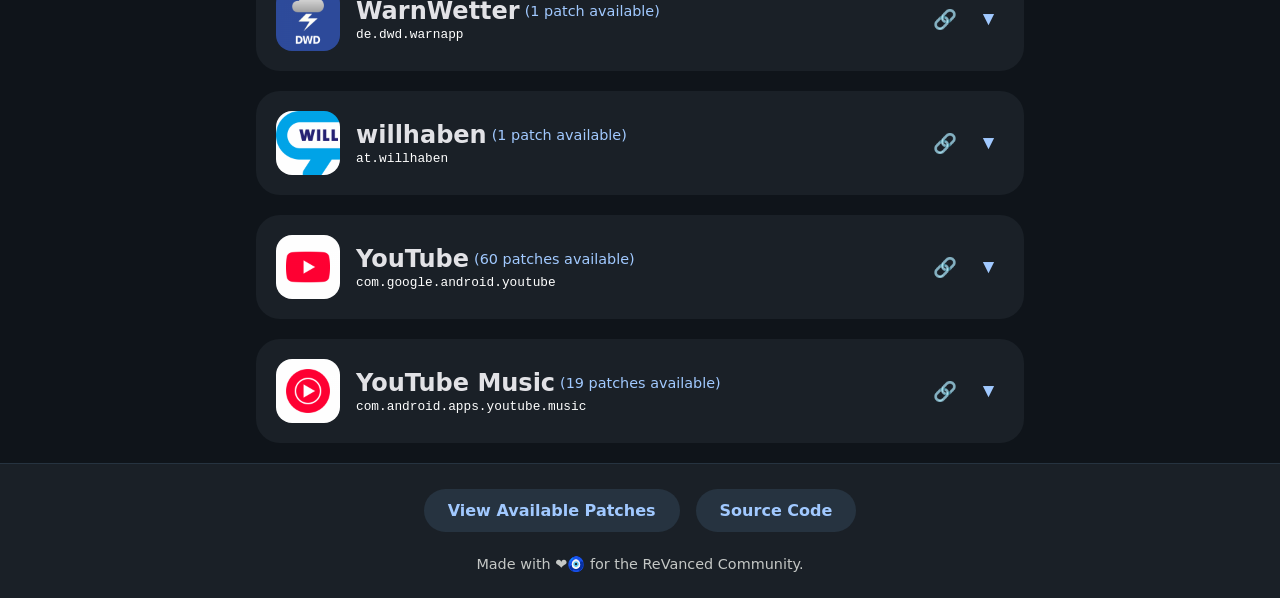
==== commit 20514ae3: "added charm downloader, and readme, removed the wip warning and apk type data." ====
--- a/index.html
+++ b/index.html
@@ -16,9 +16,35 @@
 
     <main class="container">
 
-        <div class="global-warning">
-            <strong>⚠️ Work in Progress!</strong><br>
-            CHARM is currently under active development. Some apps or links may still be missing.
+        <div class="app-card" id="app-microg" style="border: 2px solid var(--md-sys-color-primary); margin-bottom: 32px;">
+            <div class="app-header" onclick="toggleVersions(this)">
+                <div class="app-header-left">
+                    <img class="app-icon" src="icons/charm.png">
+                    <div class="app-title">
+                        <h2>Charm Downloader</h2>
+                        <div class="package-name">cat.charm.downloaders</div>
+                    </div>
+                </div>
+                <div class="app-header-right">
+                    <button class="share-btn" onclick="copyAppLink(event, 'microg')" title="Copy Link" aria-label="Copy Link">🔗</button>
+                    <button class="expand-btn">▼</button>
+                </div>
+            </div>
+            <div class="version-list">
+                <div class="app-warning">
+                    <strong>⚠️ Warning:</strong><br><br> Charm downloaders is still <b>experimental</b>.<br> If you find any problems with it, open an issue in here: <br><a href="https://github.com/charm-cat/charm-downloaders/issues">https://github.com/charm-cat/charm-downloaders/issues</a>
+                </div>
+                <div class="version-item">
+                    <div class="version-details">
+                        <span class="version-number"><strong>Version:</strong> 1.2.0</span>
+                        <span class="version-number"><strong>Size:</strong> 6.8MB</span>
+                        <span class="version-hash"><strong>SHA-256:</strong> <code>8cae64f5d3fedfffa563399db0023b5db29ec4a405c01392d8bc6b3da1eb9449</code></span>
+                    </div>
+                    <div class="button-group">
+                        <a href="https://github.com/charm-cat/charm-downloaders/releases/download/1.2.0/charm-downloaders-1.2.0.apk" class="download-btn" target="_blank">GitHub Link</a>
+                    </div>
+                </div>
+            </div>
         </div>
 
         <div class="app-card" id="app-microg" style="border: 2px solid var(--md-sys-color-primary); margin-bottom: 32px;">
@@ -37,14 +63,33 @@
             </div>
             <div class="version-list">
                 <div class="app-warning">
-                    <strong>⚠️ Notice:</strong> MicroG is required to sign into your Google Account on patched apps like YouTube and YouTube Music.<br><br>If your device is rooted and choose the "Mount" option, you do not need to install MicroG, and make sure to untick "GmsCore support" patch.</div>
+                    <strong>⚠️ Warning:</strong><br><br> MicroG is required to sign into your Google Account on patched apps like YouTube and YouTube Music.<br>
+                    <b>For rooted devices:</b><br> If you choose the <b>"Mount"</b> option, you do not need to install MicroG, but make sure to untick the <b>"GmsCore support"</b> patch.
+                </div>
                 <div class="version-item">
+                    <div class="version-note">
+                            <strong>ℹ️ Note:</strong><br><br> This is the <b>Android/Default</b> version of the MicroG.
+                    </div>
                     <div class="version-details">
                         <span class="version-number"><strong>Version:</strong> 0.3.13.2.250932</span>
+                        <span class="version-number"><strong>Size:</strong> 101MB</span>
+                        <span class="version-hash"><strong>SHA-256:</strong> <code>62119f040d629a9cd3225f280649a464936730c6466cafb5b9dd5ded14269a65</code></span>
                     </div>
                     <div class="button-group">
-                        <a href="https://github.com/ReVanced/GmsCore/releases/download/v0.3.13.2.250932/app.revanced.android.gms-250932004-signed.apk" class="download-btn" target="_blank">Android Version (GitHub Link)</a>
-                        <a href="https://github.com/ReVanced/GmsCore/releases/download/v0.3.13.2.250932/app.revanced.android.gms-250932004-hw-signed.apk" class="download-btn" target="_blank">Huawei Version (GitHub Link)</a>
+                        <a href="https://github.com/ReVanced/GmsCore/releases/download/v0.3.13.2.250932/app.revanced.android.gms-250932004-signed.apk" class="download-btn" target="_blank">(Default) GitHub Link</a>
+                    </div>
+                </div>
+                <div class="version-item">
+                    <div class="version-note">
+                            <strong>ℹ️ Note:</strong><br><br> This is the <b>Huawei</b> version of the MicroG.
+                    </div>
+                    <div class="version-details">
+                        <span class="version-number"><strong>Version:</strong> 0.3.13.2.250932</span>
+                        <span class="version-number"><strong>Size:</strong> 101MB</span>
+                        <span class="version-hash"><strong>SHA-256:</strong> <code>5445f21438c50c947ecf1d33f4357b2a640bfd77278631c6b9e859c0c14001e1</code></span>
+                    </div>
+                    <div class="button-group">
+                        <a href="https://github.com/ReVanced/GmsCore/releases/download/v0.3.13.2.250932/app.revanced.android.gms-250932004-hw-signed.apk" class="download-btn" target="_blank">(Huawei) GitHub Link</a>
                     </div>
                 </div>
             </div>
--- a/style.css
+++ b/style.css
@@ -369,13 +369,31 @@
     color: #B71C1C;
 }
 
+.app-warning {
+    background-color: rgba(255, 193, 7, 0.1); 
+    border-left: 4px solid #FFC107;
+    color: #FFE082;
+    padding: 12px 16px;
+    margin-bottom: 12px;
+    border-radius: 4px 8px 8px 4px;
+    font-size: 0.9rem;
+    line-height: 1.4;
+}
+
+body.light-mode .app-warning {
+    background-color: #FFF8E1;
+    border-left-color: #FFA000;
+    color: #E65100;
+}
+
 .version-warning {
     flex-basis: 100%; 
+    width: 100%;
     background-color: rgba(255, 193, 7, 0.1); 
     border-left: 4px solid #FFC107;
     color: #FFE082;
     padding: 10px 14px;
-    margin-bottom: 12px; 
+    margin-bottom: 12px;
     border-radius: 4px 8px 8px 4px;
     font-size: 0.85rem;
     line-height: 1.4;
@@ -387,25 +405,9 @@
     color: #E65100;
 }
 
-.app-important a,
-.version-warning a,
-.version-note a, 
-.patch-desc a {
-    color: var(--md-sys-color-primary);
-    text-decoration: underline;
-    font-weight: bold;
-    transition: opacity 0.2s;
-}
-
-.app-important a:hover,
-.version-warning a:hover,
-.version-note a:hover,
-.patch-desc a:hover {
-    opacity: 0.8;
-}
-
 .version-note {
-    flex-basis: 100%;
+    flex-basis: 100%; 
+    width: 100%;
     background-color: rgba(76, 175, 80, 0.1); 
     border-left: 4px solid #4CAF50;
     color: #A5D6A7;
@@ -422,6 +424,25 @@
     color: #1B5E20;
 }
 
+.app-important a,
+.app-warning a,
+.version-warning a,
+.version-note a,
+.patch-desc a {
+    color: var(--md-sys-color-primary);
+    text-decoration: underline;
+    font-weight: bold;
+    transition: opacity 0.2s;
+}
+
+.app-important a:hover,
+.app-warning a:hover,
+.version-warning a:hover,
+.version-note a:hover,
+.patch-desc a:hover {
+    opacity: 0.8;
+}
+
 .version-list {
     display: none;
     flex-direction: column;
@@ -478,6 +499,7 @@
     font-family: monospace;
     user-select: all; 
     font-size: 0.9rem;
+    display: inline-block;
 }
 
 .button-group {
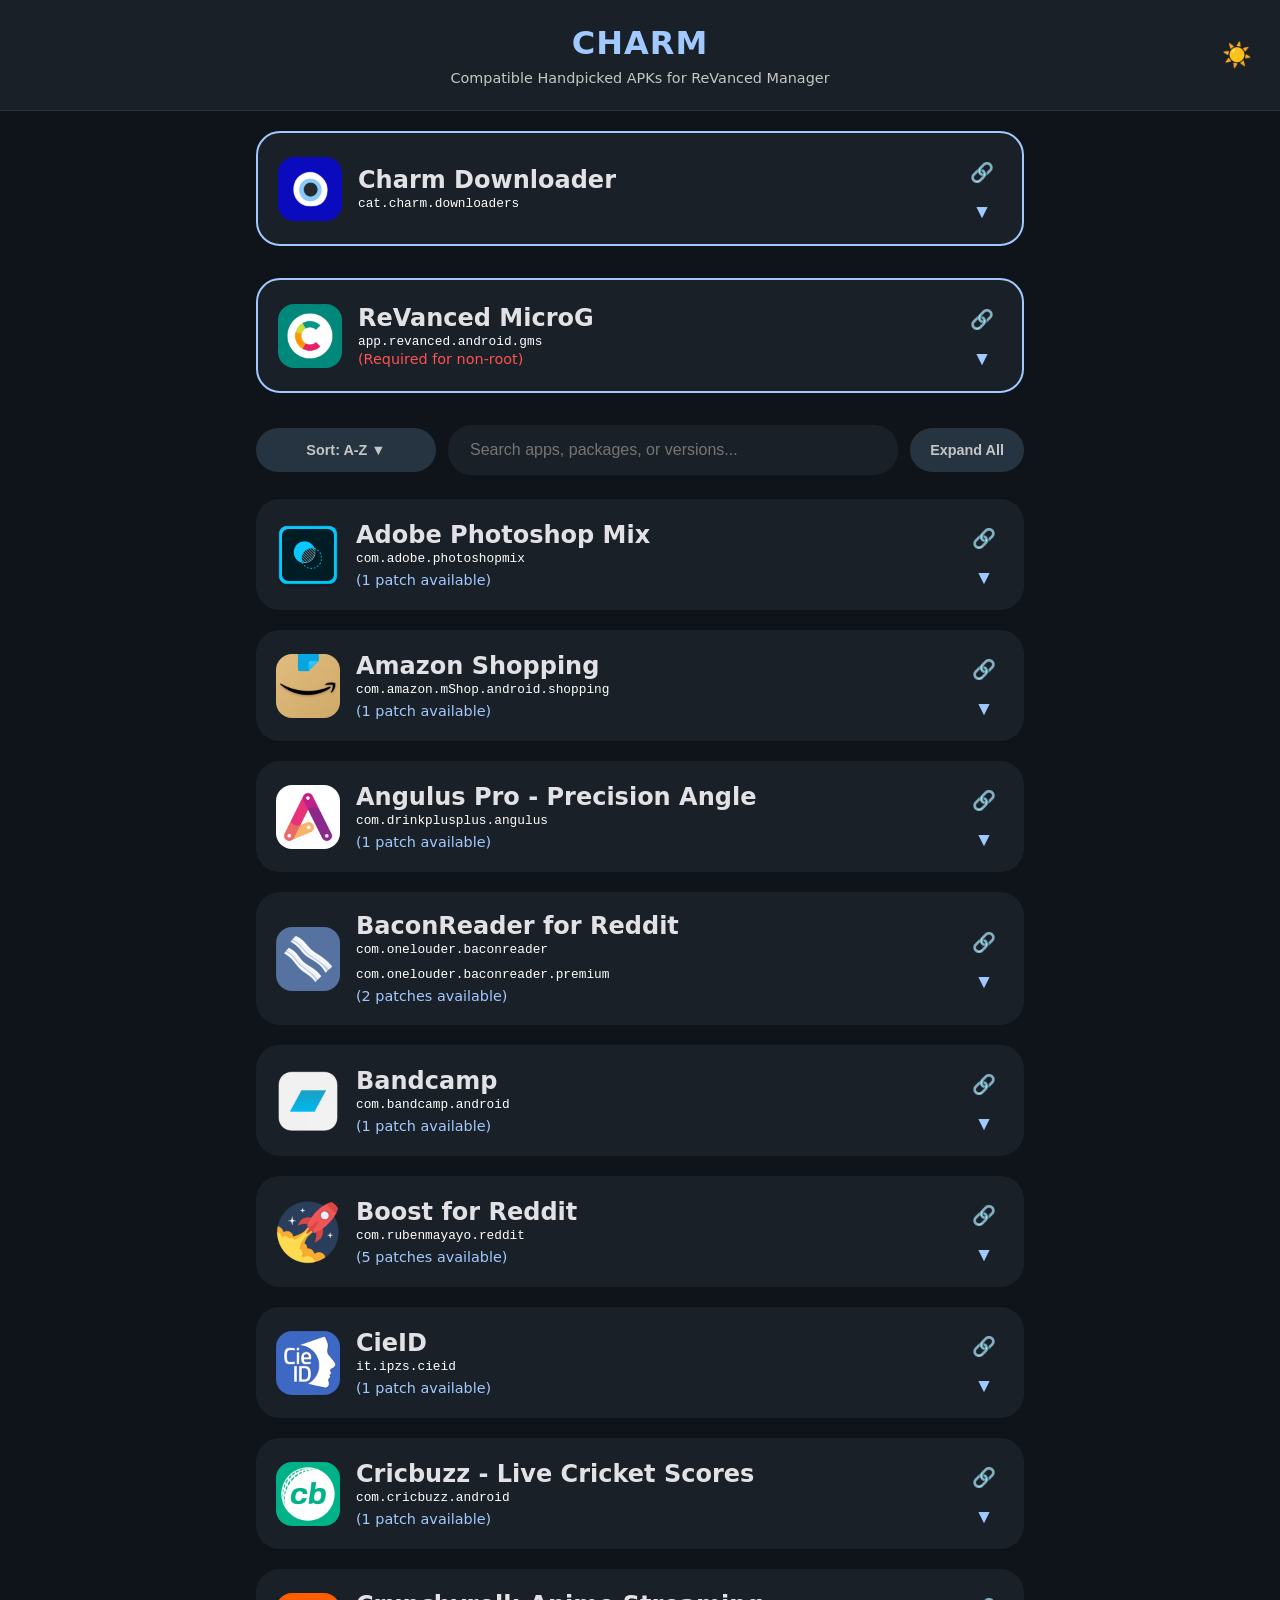
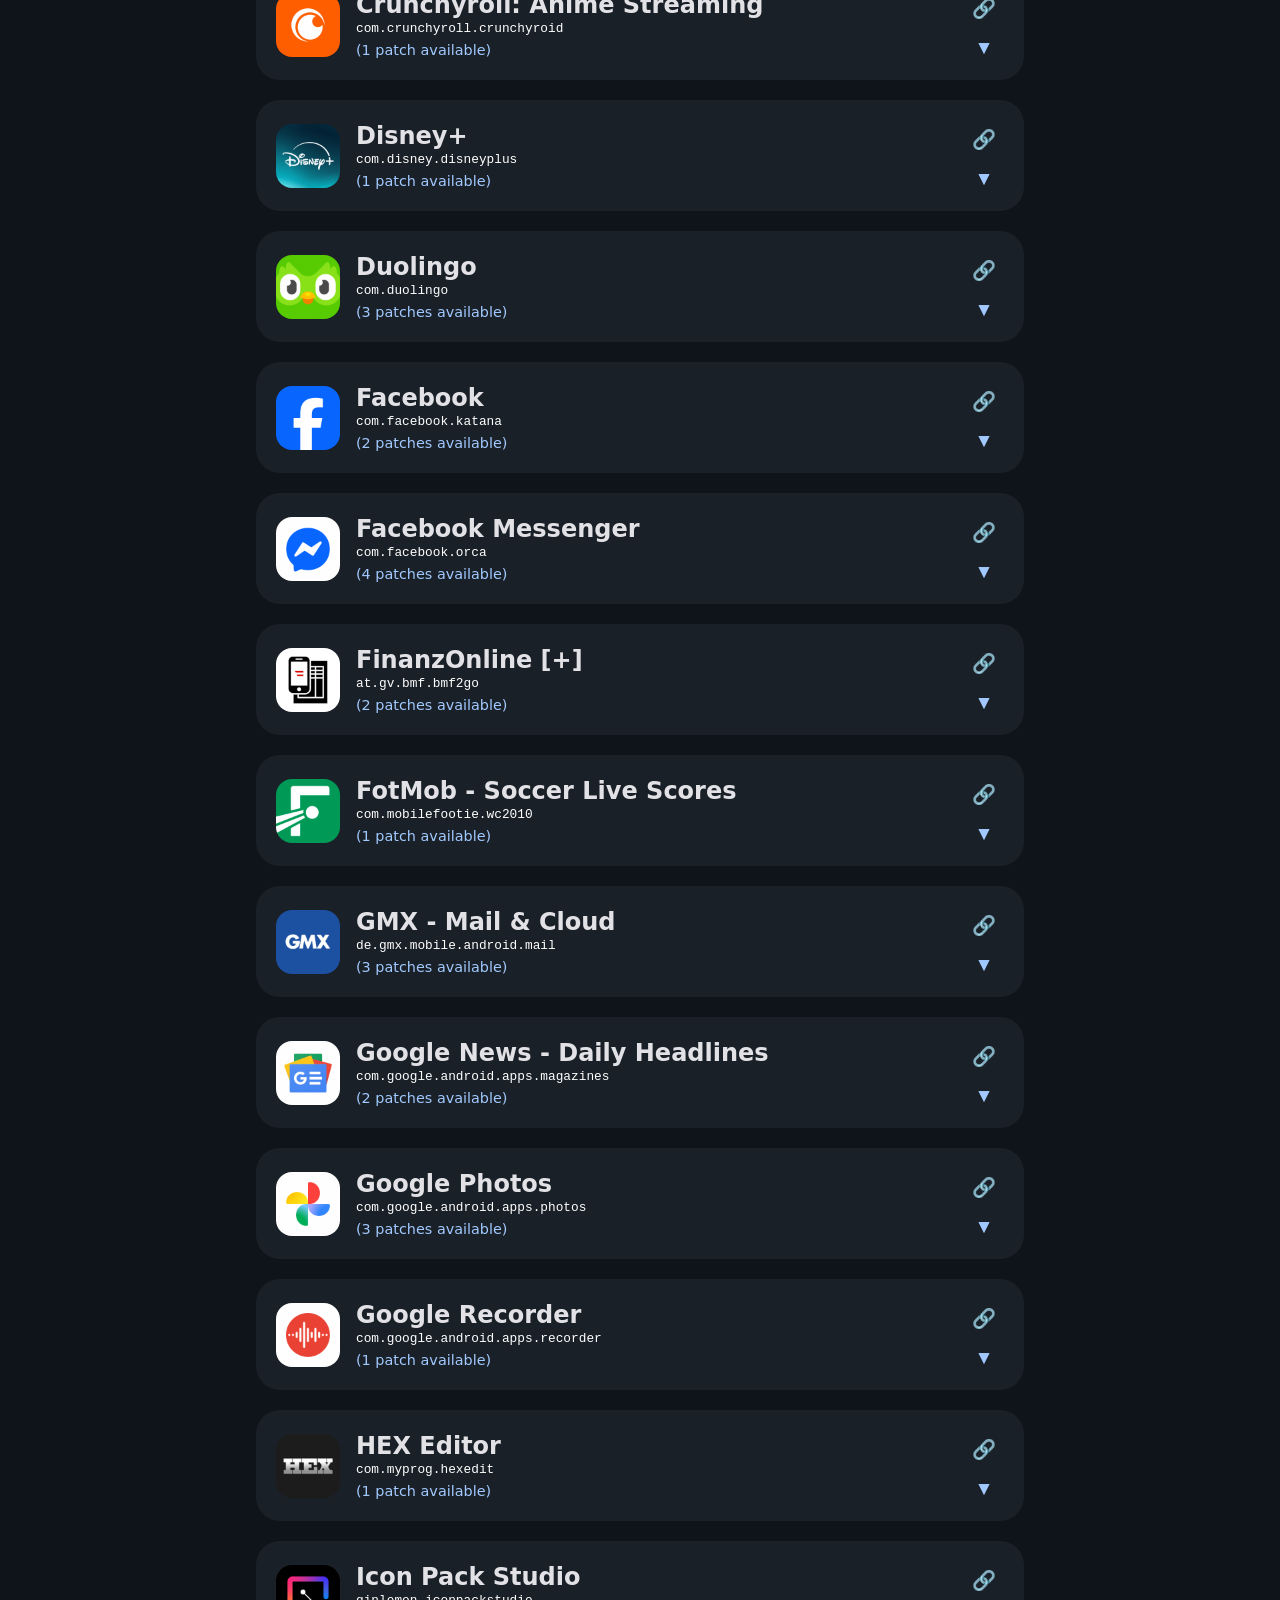
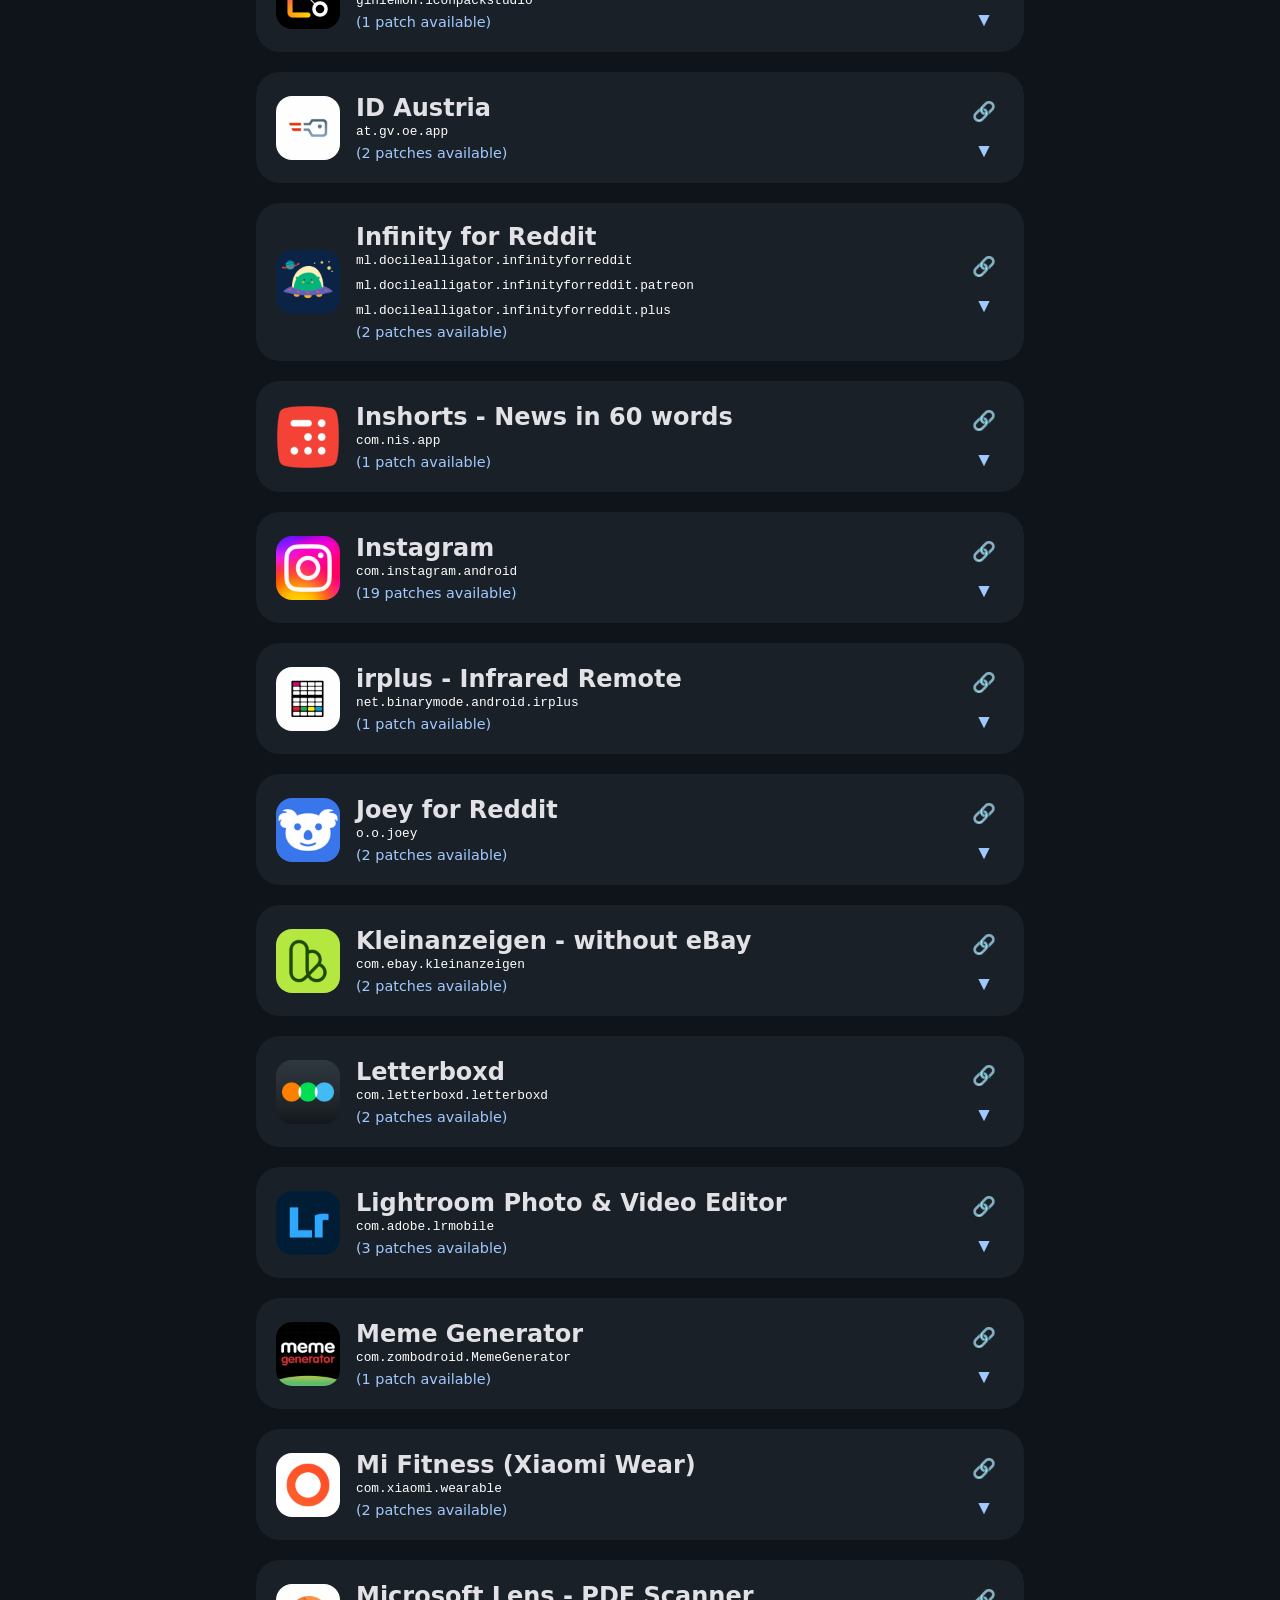
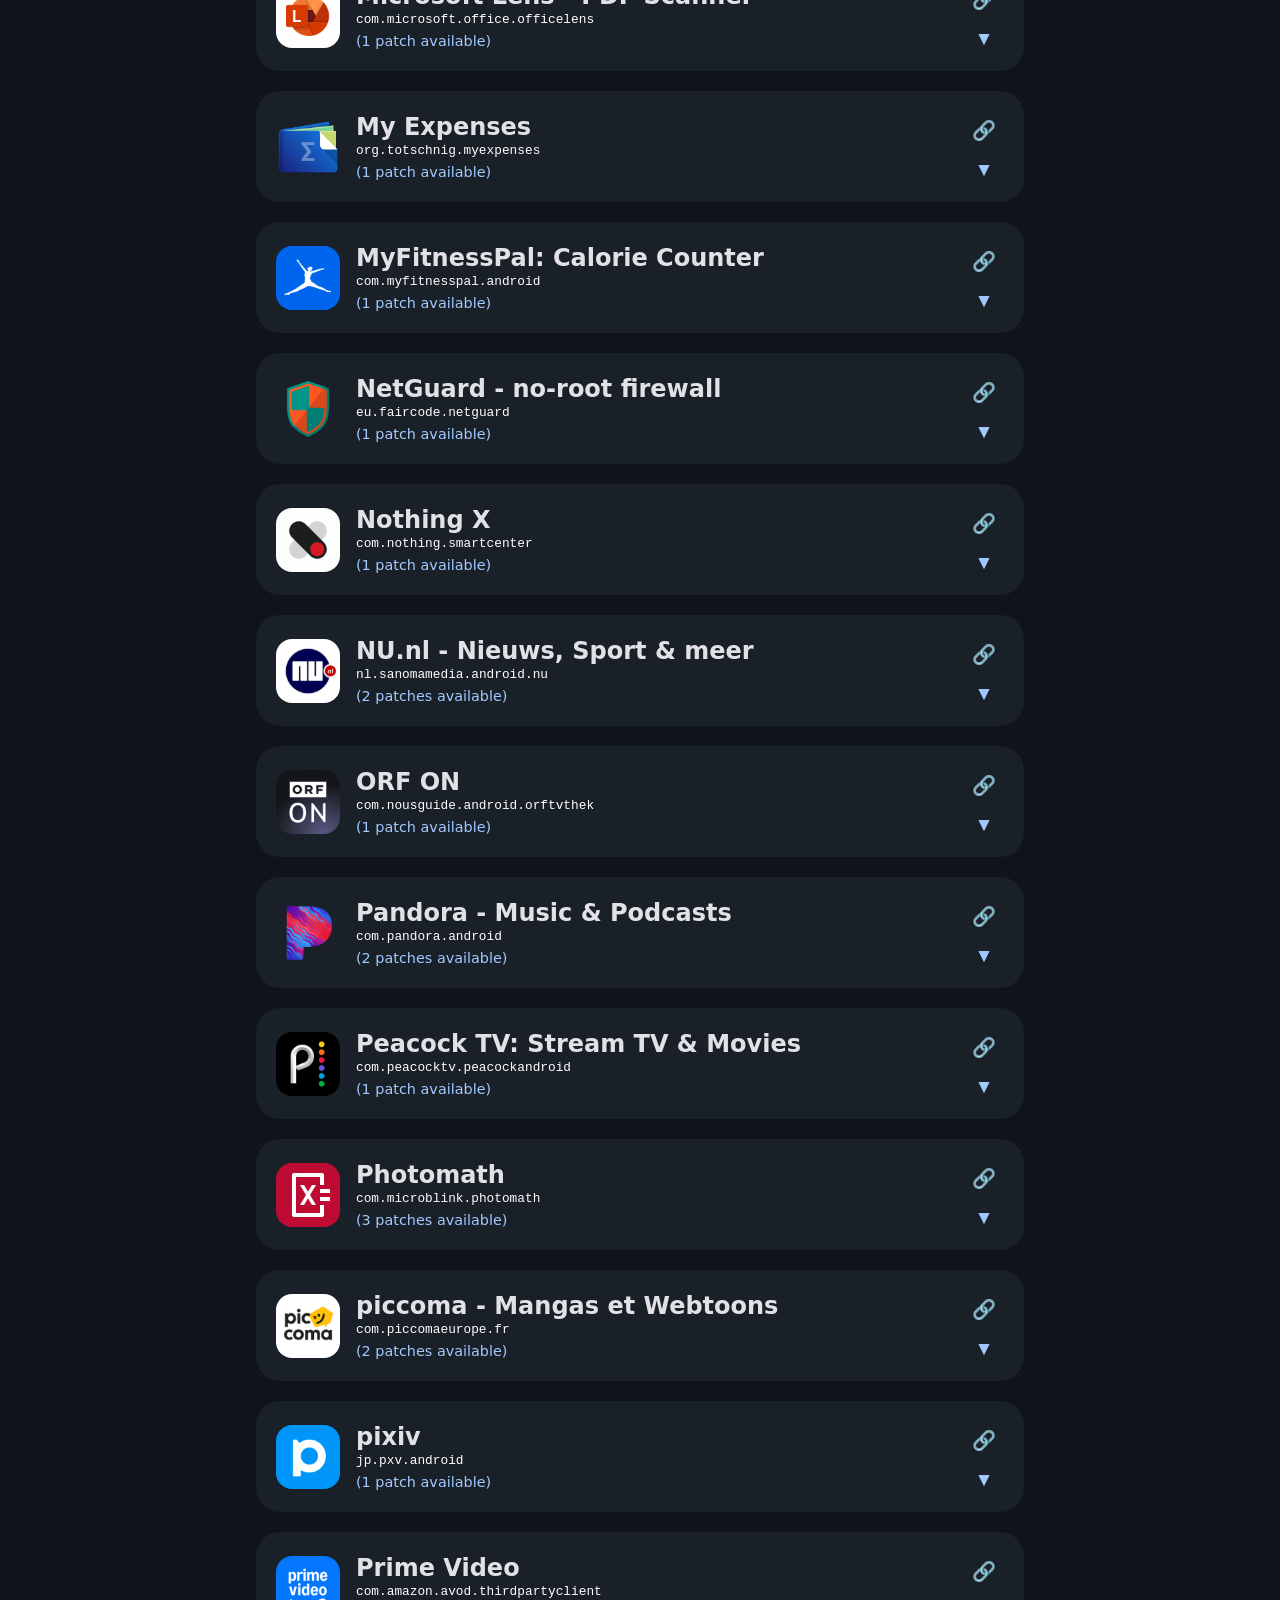
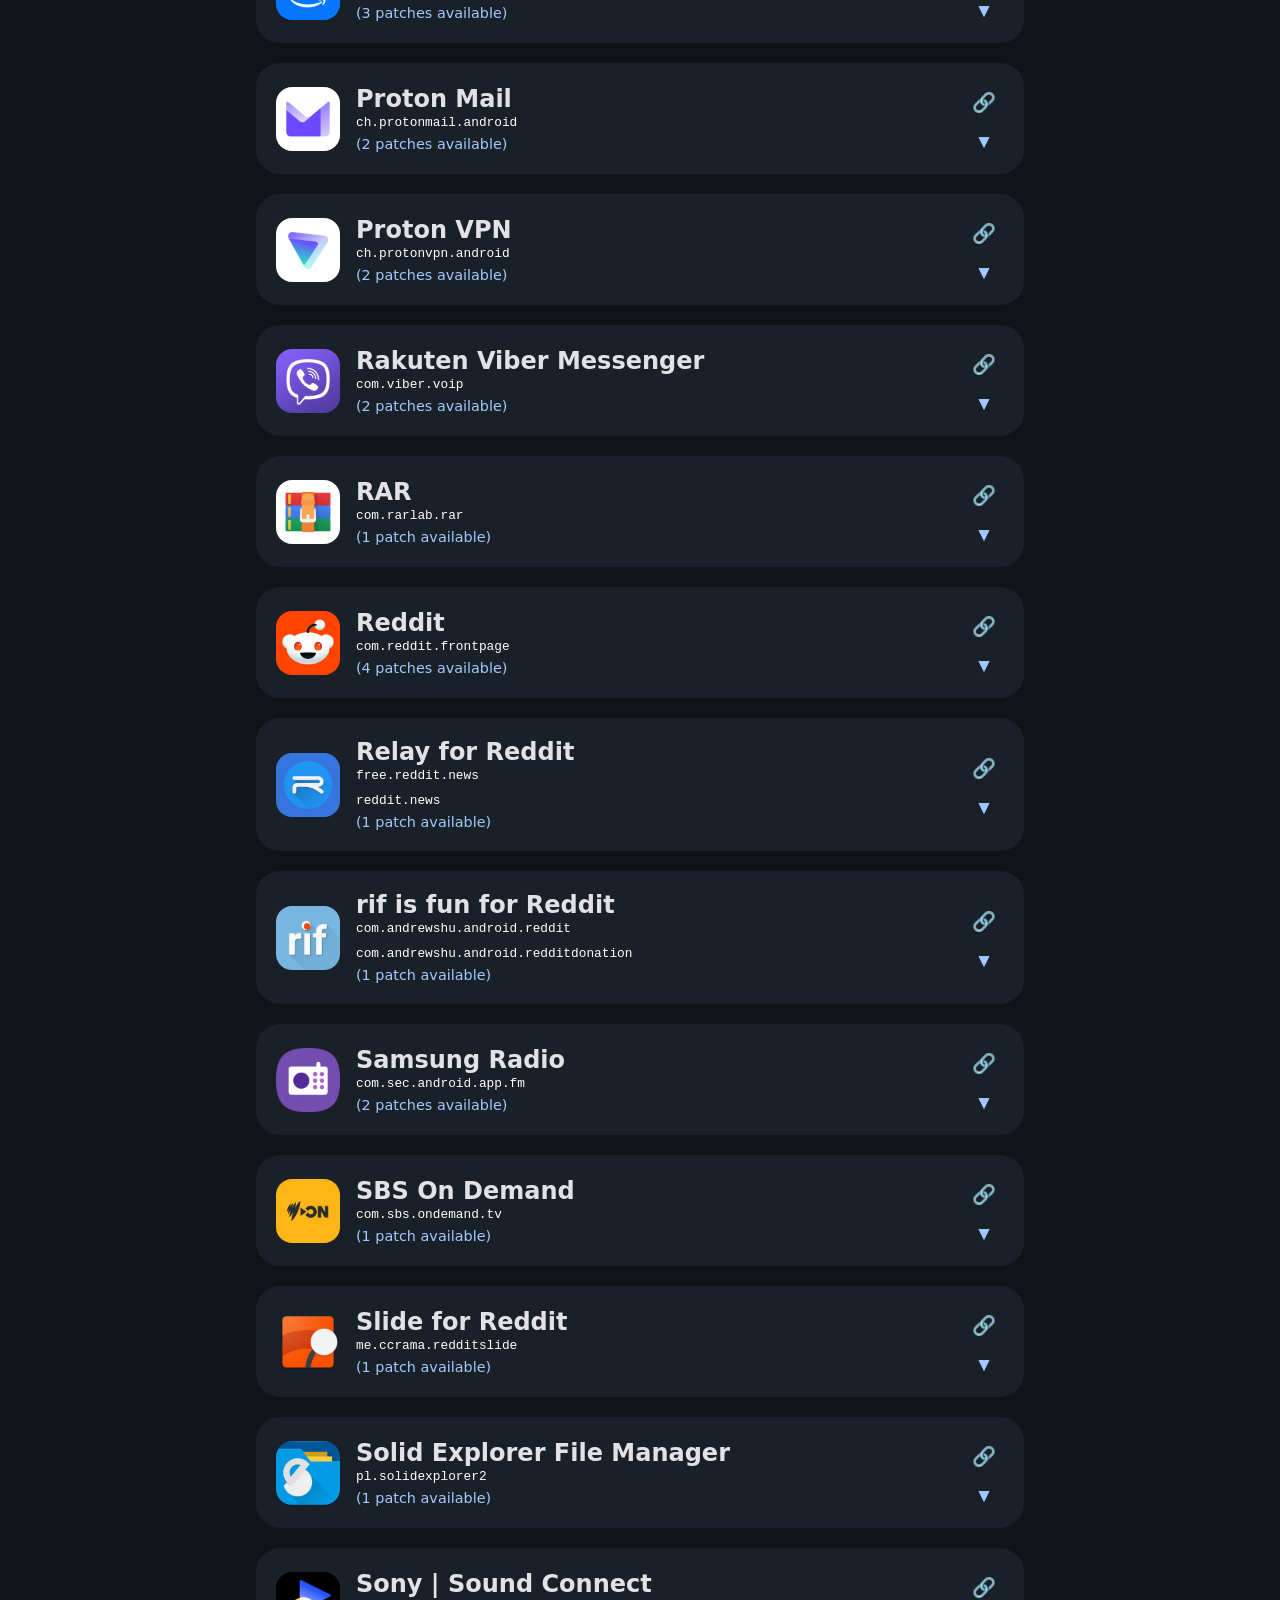
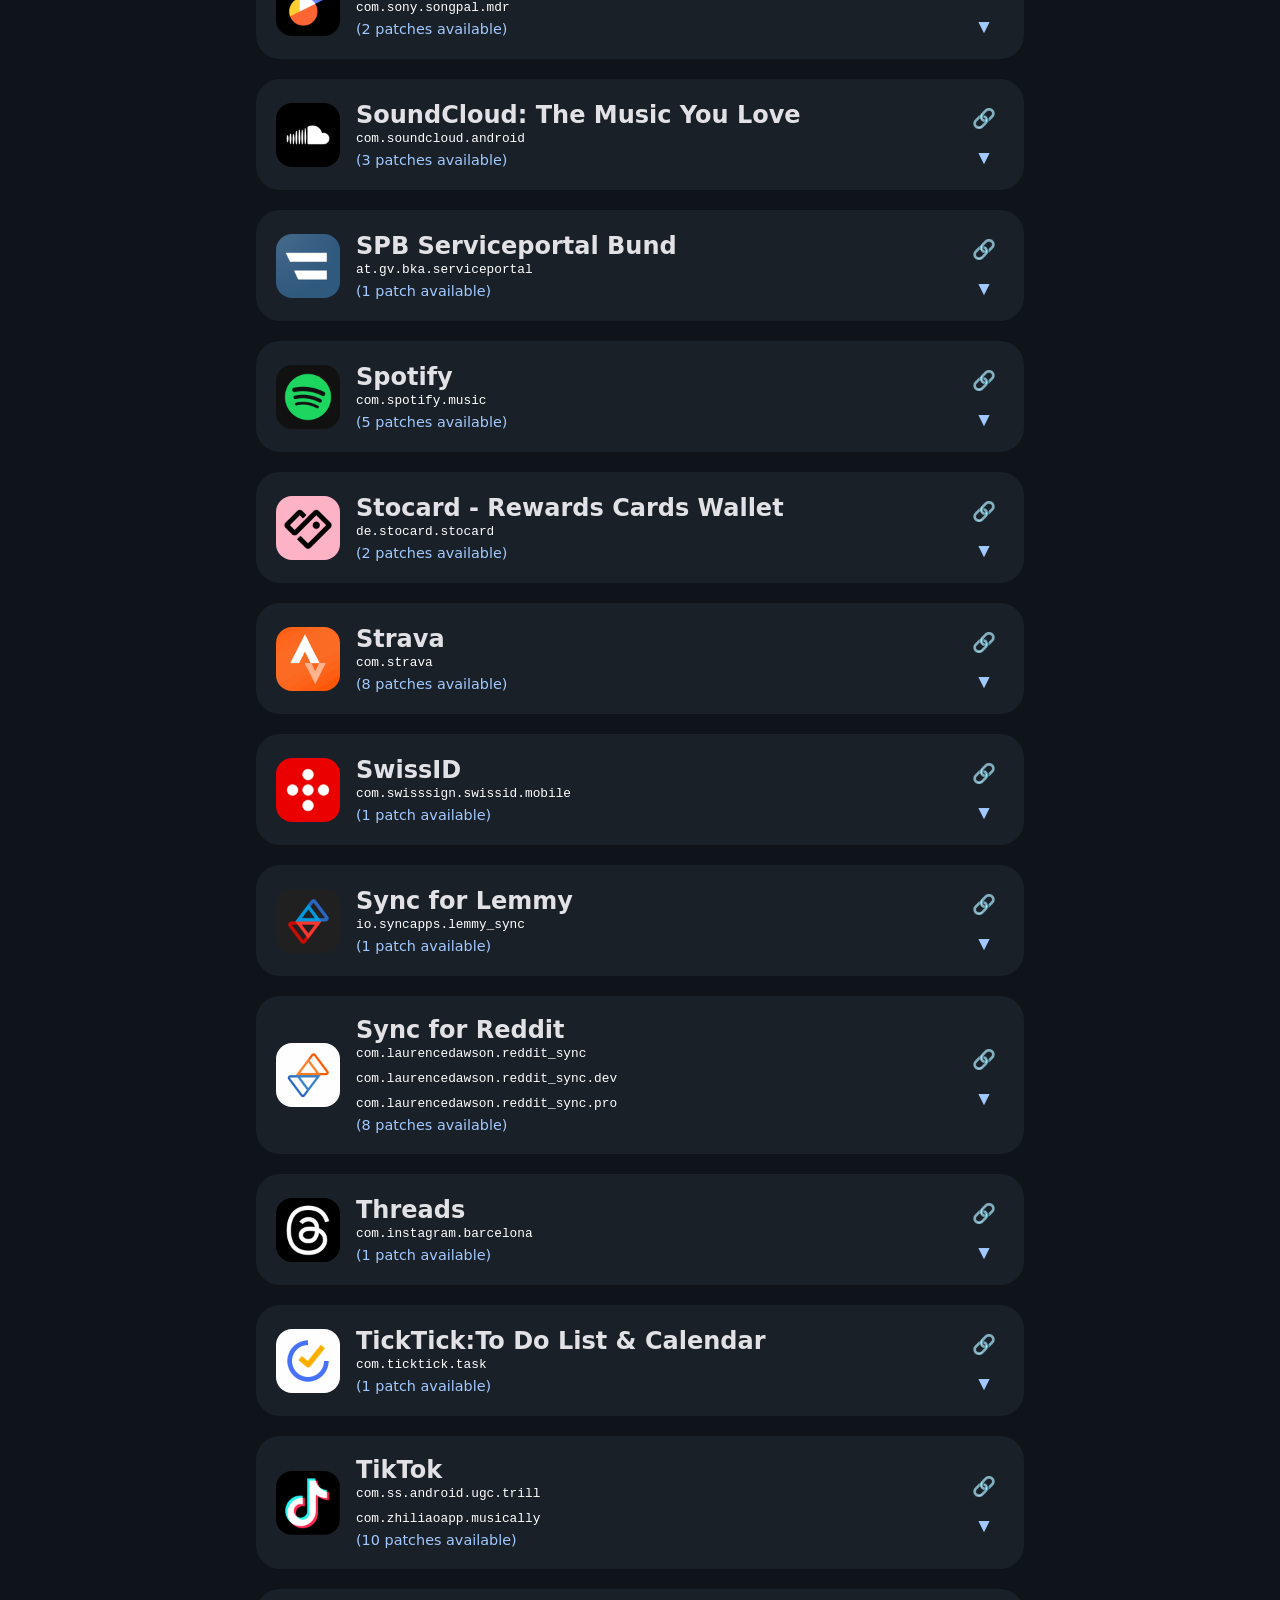
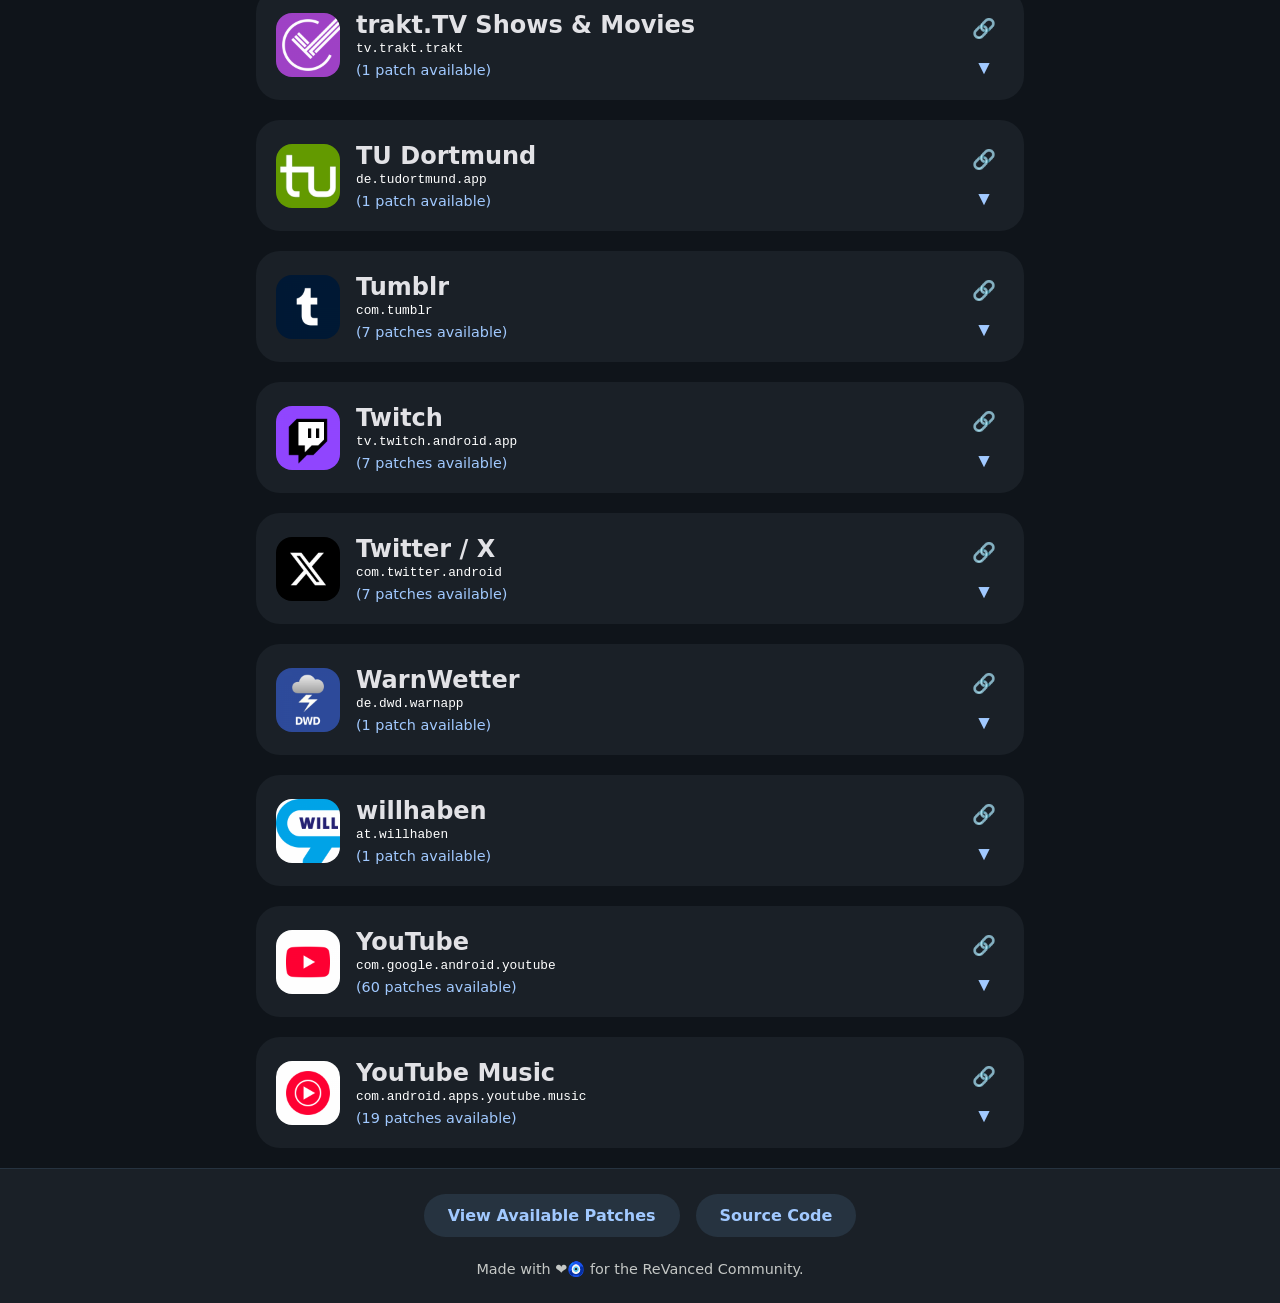
==== commit 34fff2e5: "removed anti split download links" ====
--- a/index.html
+++ b/index.html
@@ -38,6 +38,7 @@
                     <div class="version-details">
                         <span class="version-number"><strong>Version:</strong> 1.2.0</span>
                         <span class="version-number"><strong>Size:</strong> 6.8MB</span>
+                        <span class="version-number"><strong>Type:</strong> <span class="type-apk">APK</span></span>
                         <span class="version-hash"><strong>SHA-256:</strong> <code>8cae64f5d3fedfffa563399db0023b5db29ec4a405c01392d8bc6b3da1eb9449</code></span>
                     </div>
                     <div class="button-group">
@@ -52,8 +53,9 @@
                 <div class="app-header-left">
                     <img class="app-icon" src="icons/microg.png">
                     <div class="app-title">
-                        <h2>ReVanced MicroG <span class="version-count" style="color: var(--md-sys-color-primary); font-weight: bold;">(Required for non-root)</span></h2>
+                        <h2>ReVanced MicroG</h2>
                         <div class="package-name">app.revanced.android.gms</div>
+                        <span class="version-count" style="color: #FF5252; margin-left: 0px;">(Required for non-root)</span>
                     </div>
                 </div>
                 <div class="app-header-right">
@@ -68,11 +70,12 @@
                 </div>
                 <div class="version-item">
                     <div class="version-note">
-                            <strong>ℹ️ Note:</strong><br><br> This is the <b>Android/Default</b> version of the MicroG.
+                            <strong>ℹ️ Note:</strong><br><br> This is the <b><u>Android/Default</u></b> version of the MicroG.
                     </div>
                     <div class="version-details">
                         <span class="version-number"><strong>Version:</strong> 0.3.13.2.250932</span>
                         <span class="version-number"><strong>Size:</strong> 101MB</span>
+                        <span class="version-number"><strong>Type:</strong> <span class="type-apk">APK</span></span>
                         <span class="version-hash"><strong>SHA-256:</strong> <code>62119f040d629a9cd3225f280649a464936730c6466cafb5b9dd5ded14269a65</code></span>
                     </div>
                     <div class="button-group">
@@ -81,11 +84,12 @@
                 </div>
                 <div class="version-item">
                     <div class="version-note">
-                            <strong>ℹ️ Note:</strong><br><br> This is the <b>Huawei</b> version of the MicroG.
+                            <strong>ℹ️ Note:</strong><br><br> This is the <b><u>Huawei</u></b> version of the MicroG.
                     </div>
                     <div class="version-details">
                         <span class="version-number"><strong>Version:</strong> 0.3.13.2.250932</span>
                         <span class="version-number"><strong>Size:</strong> 101MB</span>
+                        <span class="version-number"><strong>Type:</strong> <span class="type-apk">APK</span></span>
                         <span class="version-hash"><strong>SHA-256:</strong> <code>5445f21438c50c947ecf1d33f4357b2a640bfd77278631c6b9e859c0c14001e1</code></span>
                     </div>
                     <div class="button-group">
--- a/style.css
+++ b/style.css
@@ -278,6 +278,34 @@
     align-items: center;
 }
 
+.version-type {
+    font-size: 1rem;
+    color: var(--md-sys-color-on-background);
+}
+
+.type-apk {
+    color: var(--md-sys-color-primary); 
+    font-weight: bold;
+}
+
+.type-apkm {
+    color: #FFA726; 
+    font-weight: bold;
+}
+
+.type-xapk {
+    color: #66BB6A; 
+    font-weight: bold;
+}
+
+body.light-mode .type-apkm {
+    color: #F57C00; 
+}
+
+body.light-mode .type-xapk {
+    color: #388E3C; 
+}
+
 .version-count {
     font-size: 0.9rem;
     font-weight: normal; 
@@ -290,7 +318,7 @@
     font-size: 0.9rem;
     font-weight: normal; 
     color: var(--md-sys-color-primary); 
-    margin-left: 5px; 
+    margin-left: 0px; 
     white-space: nowrap; 
     text-decoration: none;
     transition: opacity 0.2s, text-decoration 0.2s;
@@ -299,6 +327,10 @@
 .version-count-link:hover {
     opacity: 0.8;
     text-decoration: underline;
+}
+
+.patch-count-wrapper {
+    margin-top: 4px; 
 }
 
 .package-name {
@@ -306,6 +338,7 @@
     font-family: monospace;
     color: #FFFFFF; 
     margin-top: 2px;
+    word-break: normal;
     overflow-wrap: anywhere;
 }
 
@@ -313,8 +346,17 @@
     color: #1A1C1E; 
 }
 
+.secondary-package-name {
+    margin-top: 10px;
+}
+
+.third-package-name {
+    margin-top: 10px;
+}
+
 .app-header-right {
     display: flex;
+    flex-direction: column; 
     align-items: center;
     gap: 8px;
 }
@@ -500,6 +542,7 @@
     user-select: all; 
     font-size: 0.9rem;
     display: inline-block;
+    word-break: break-all;
 }
 
 .button-group {
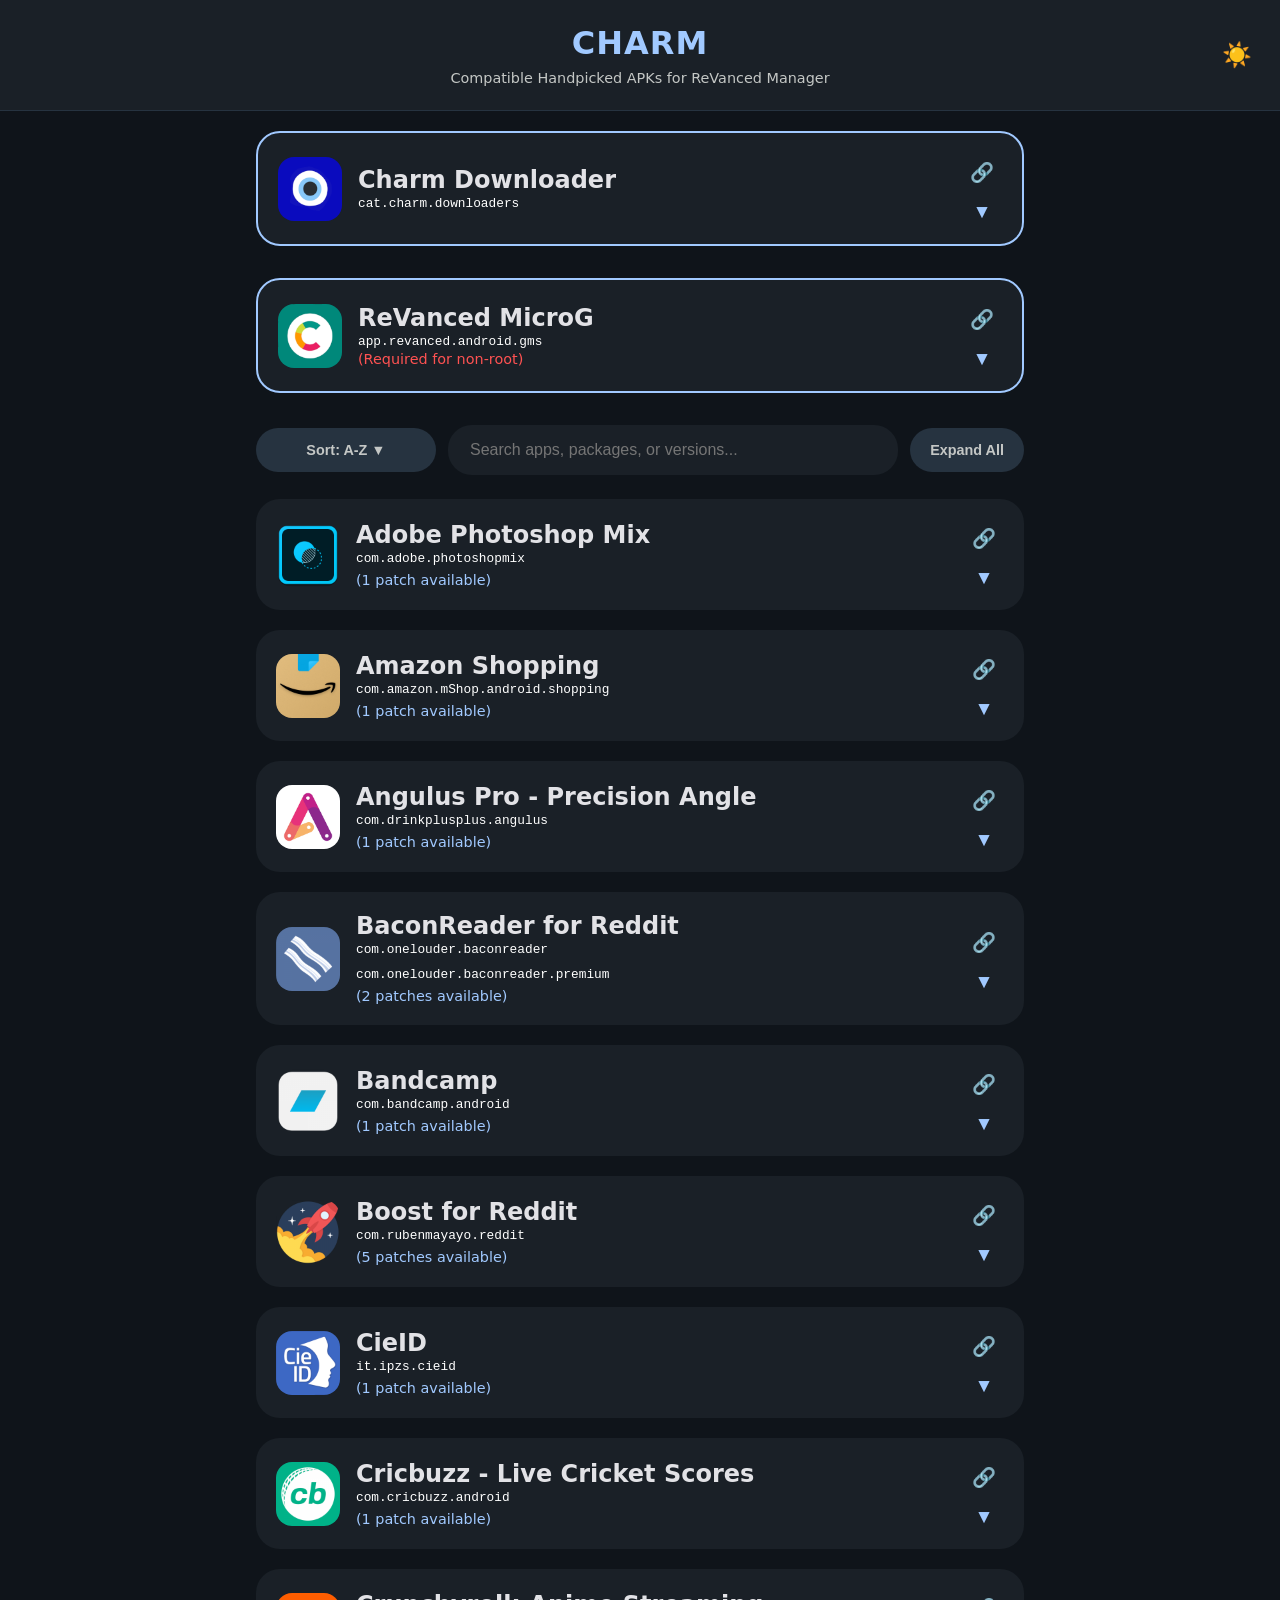
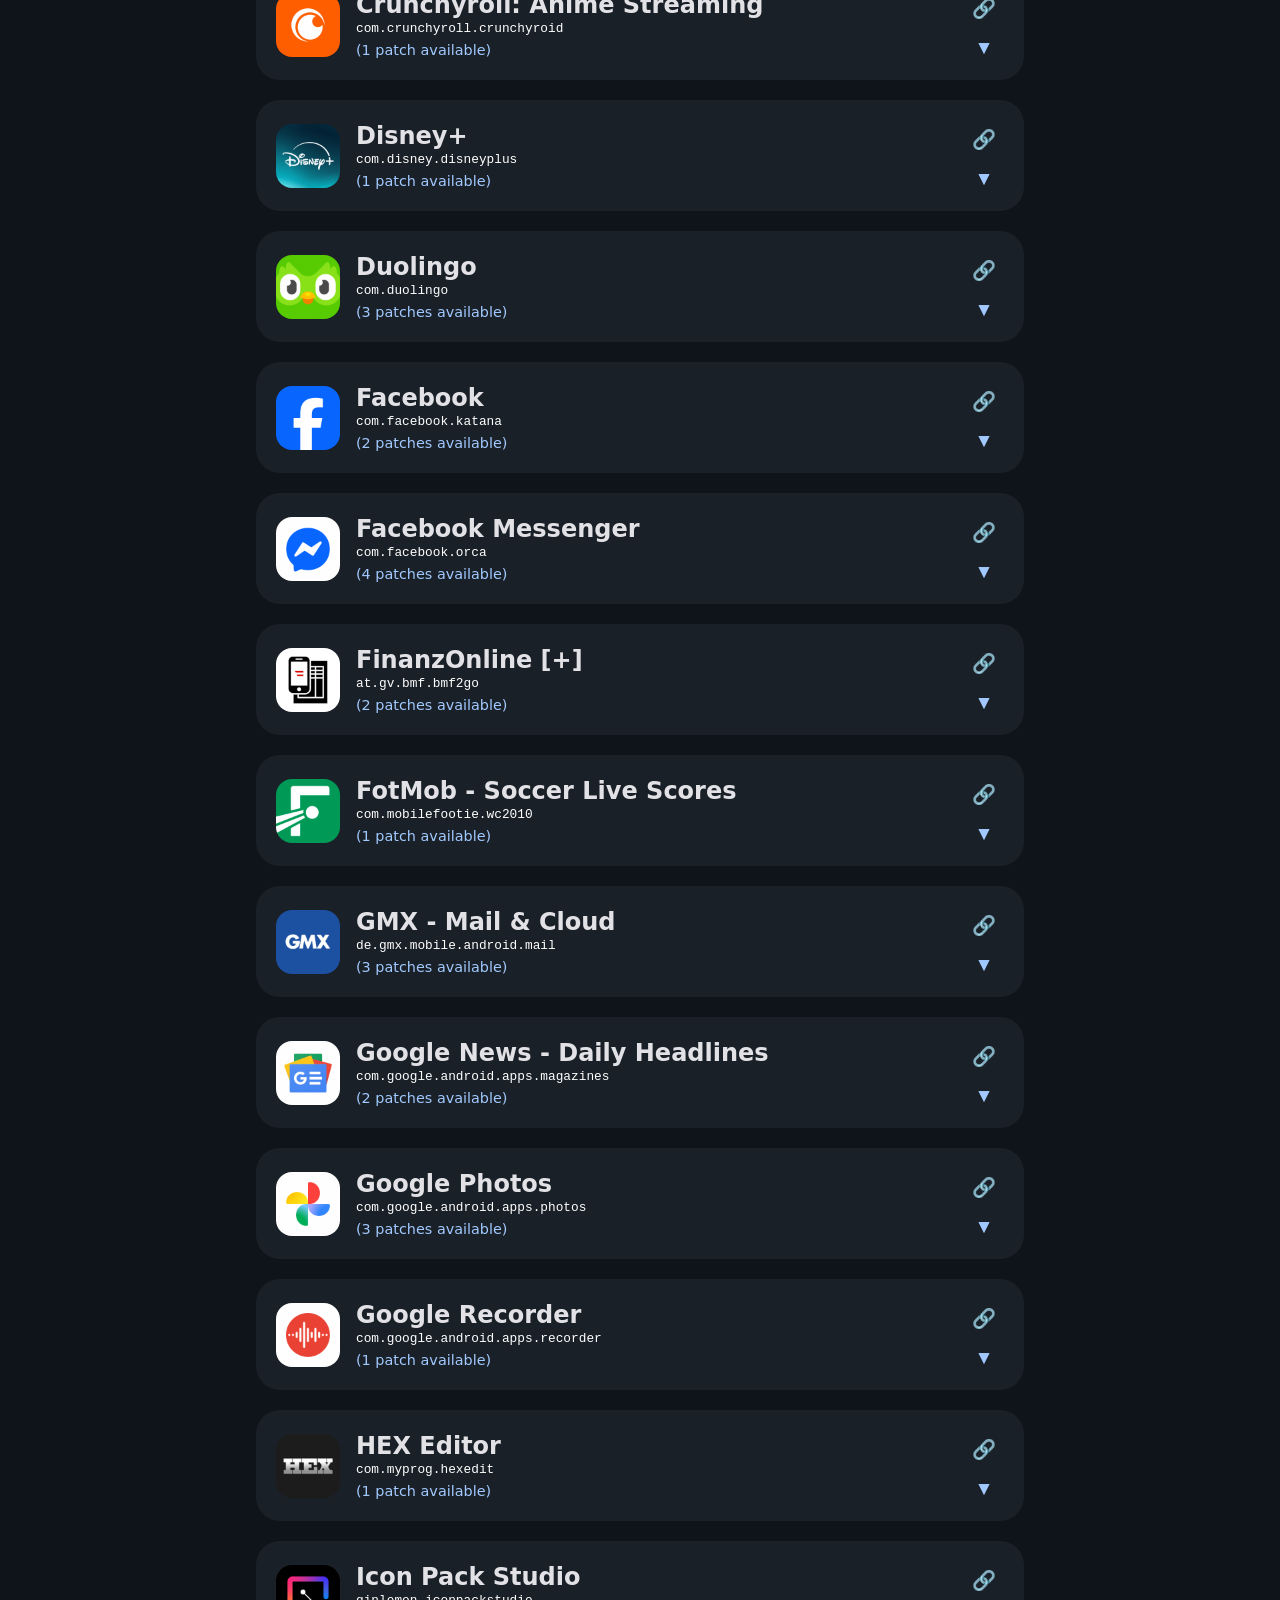
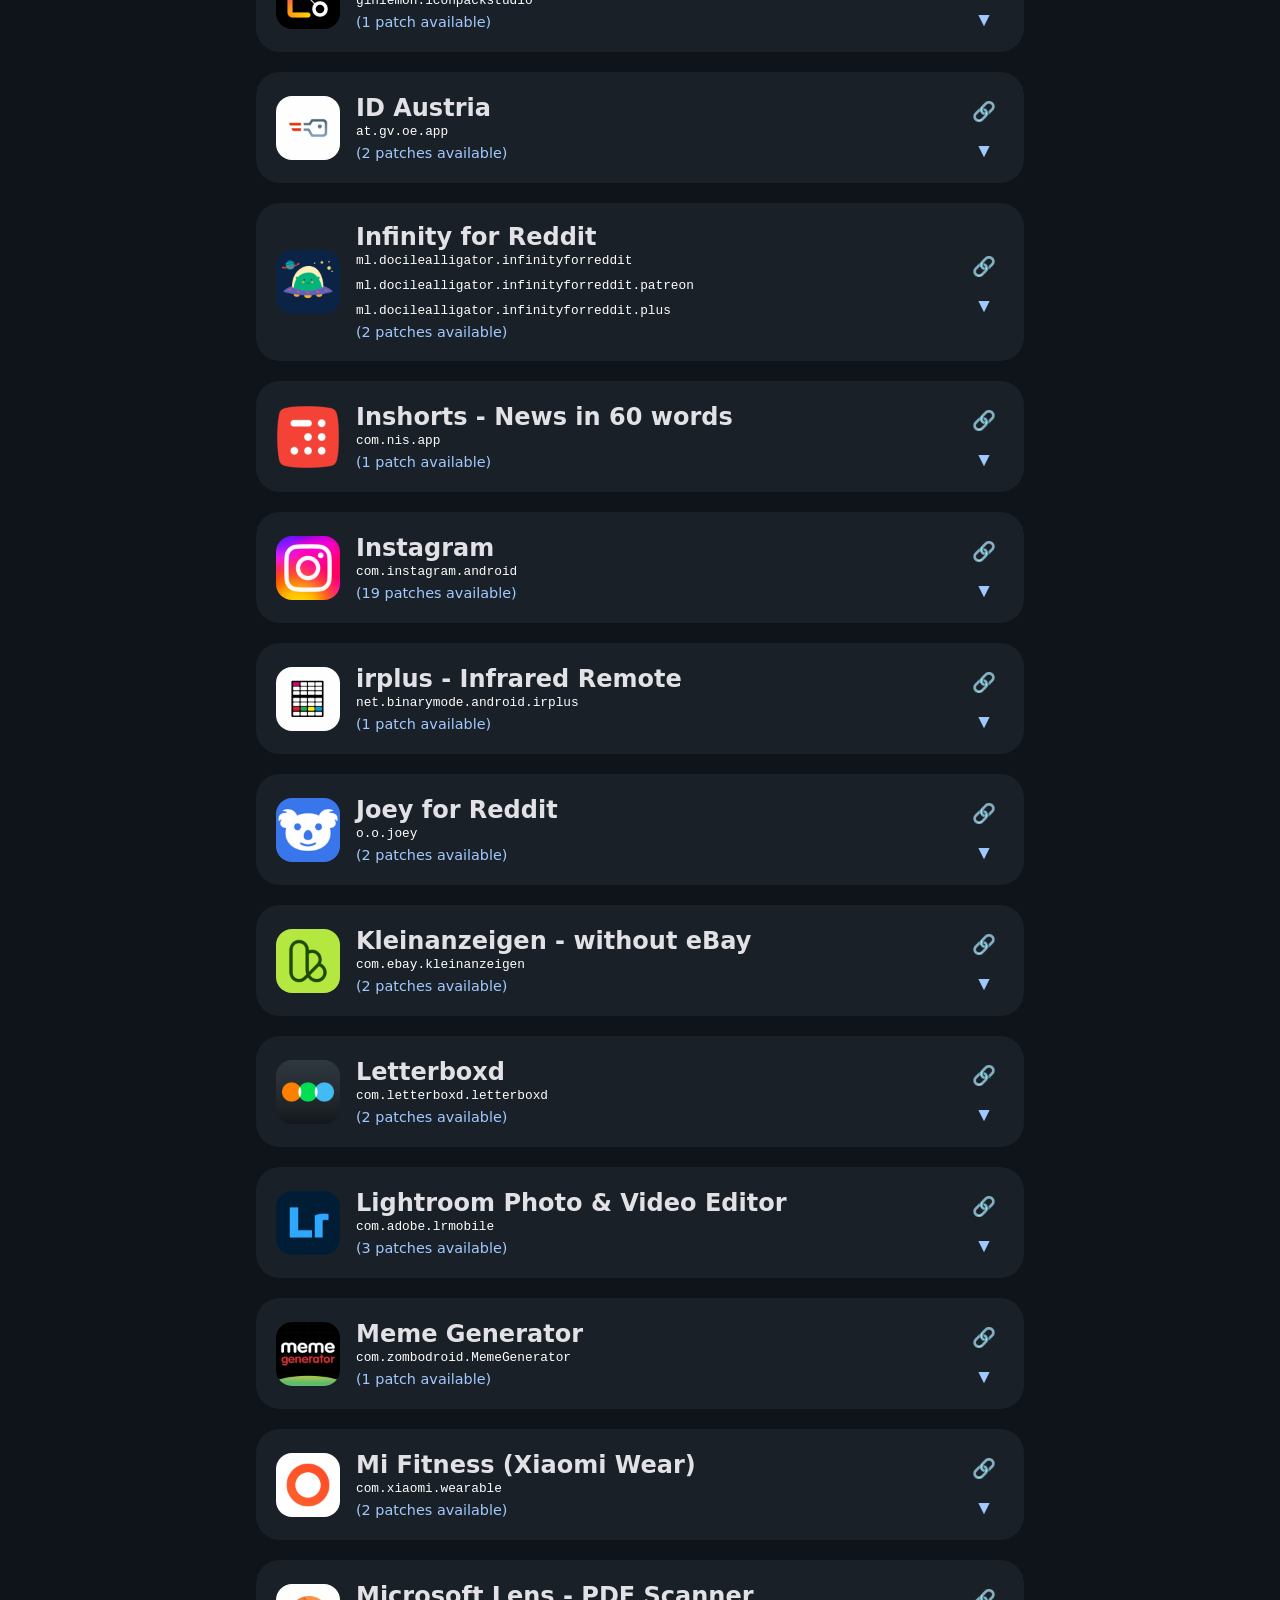
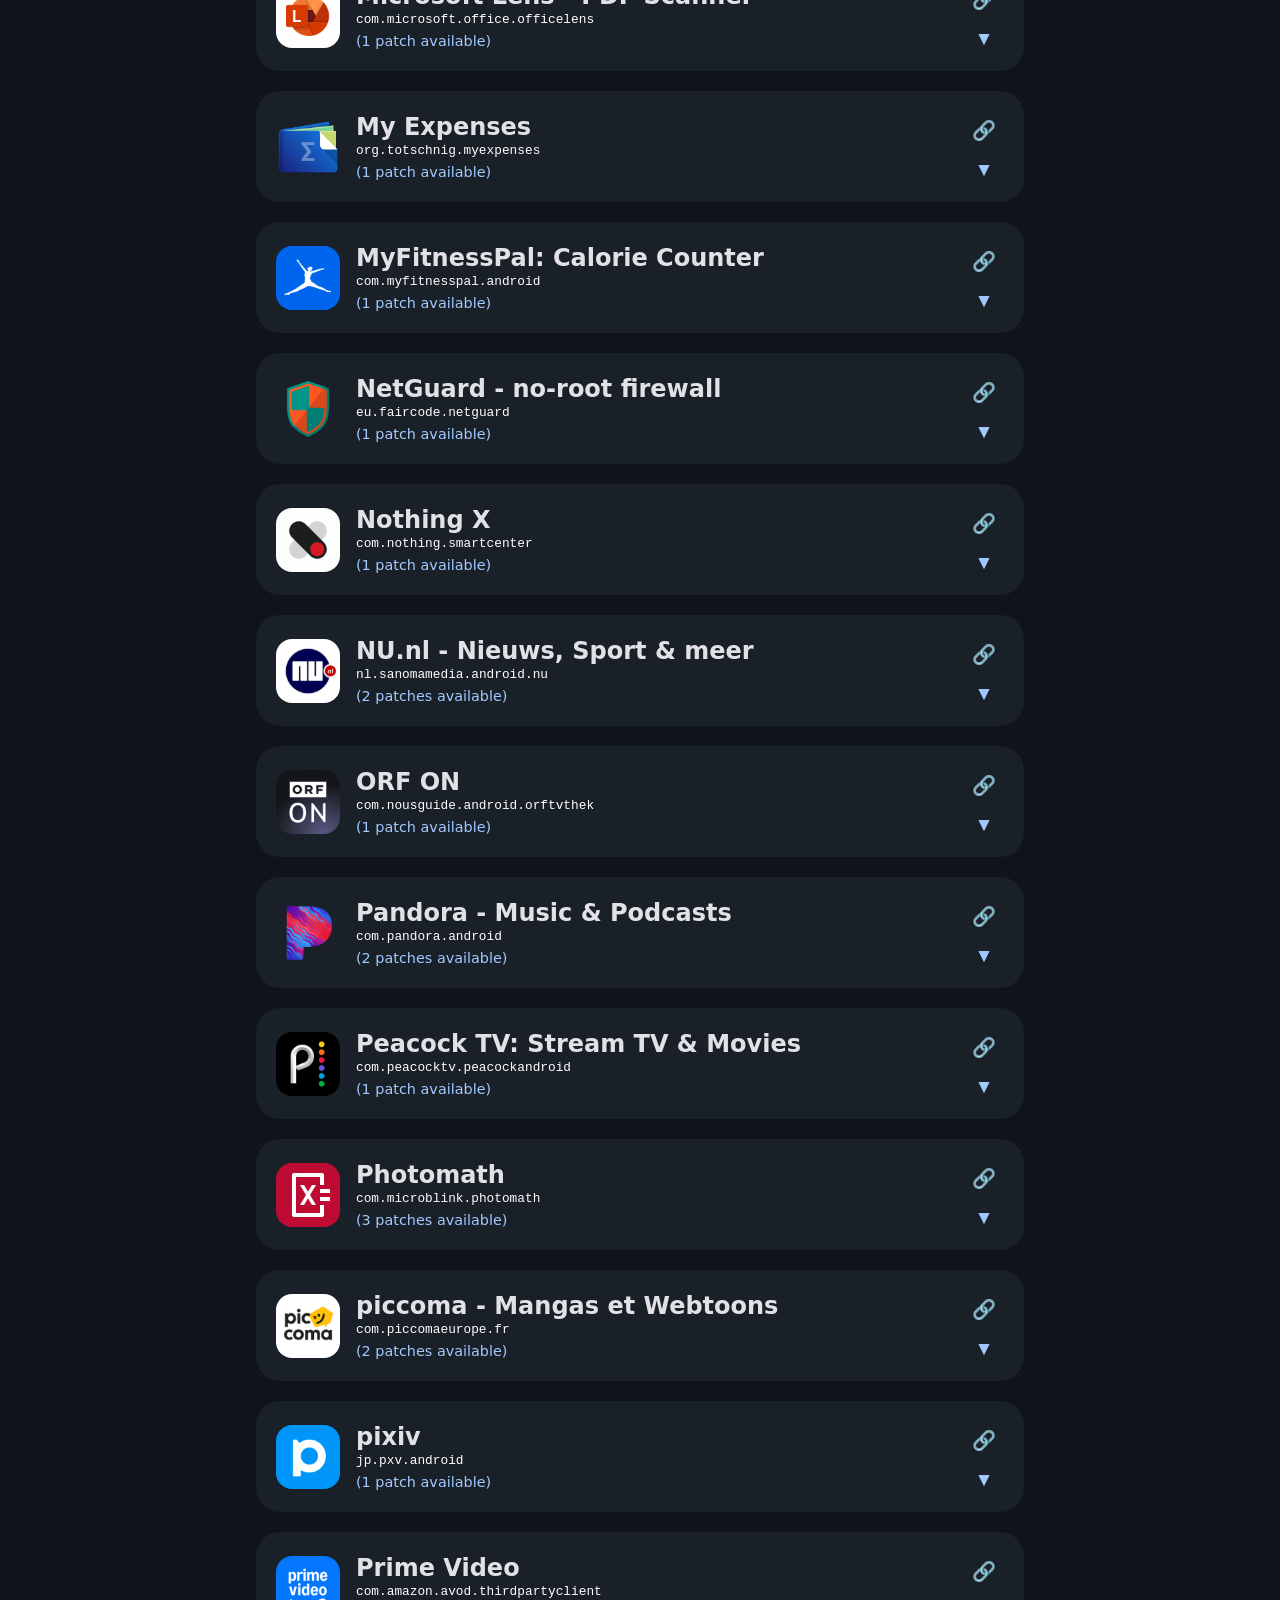
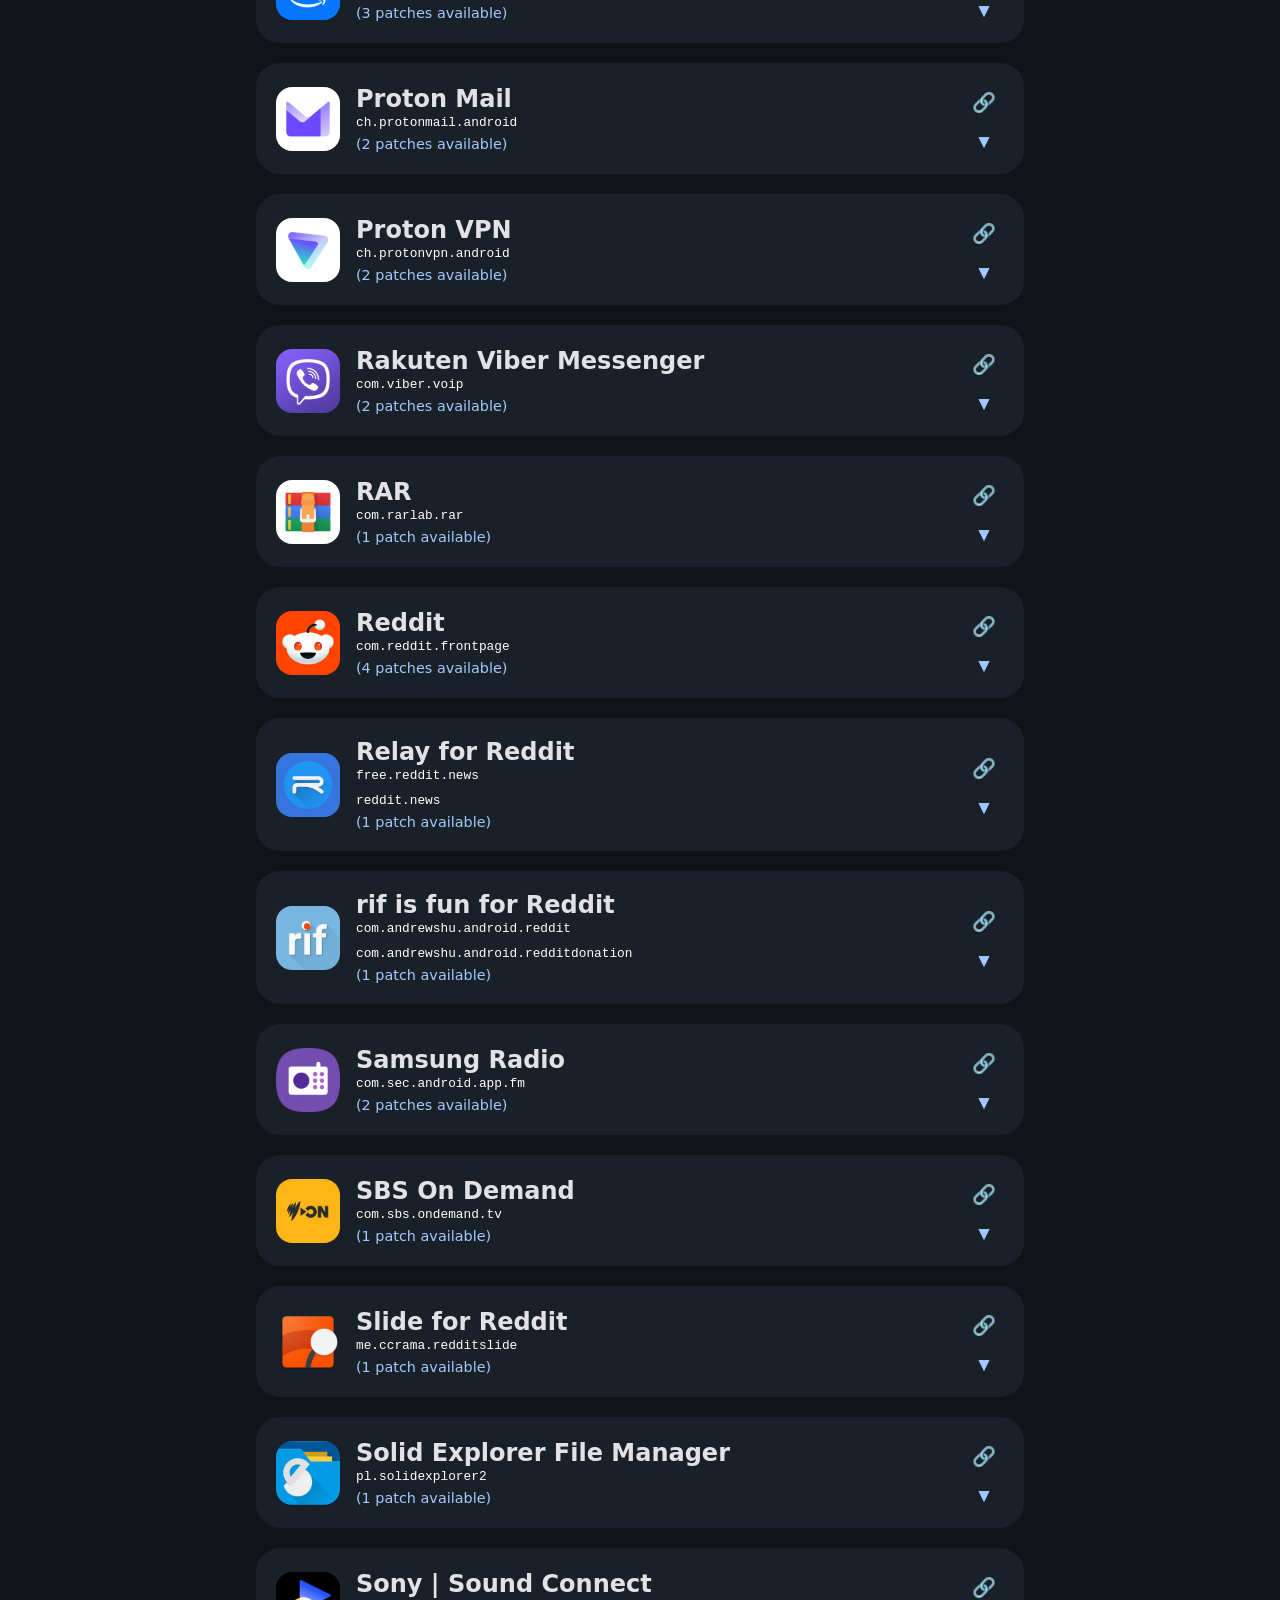
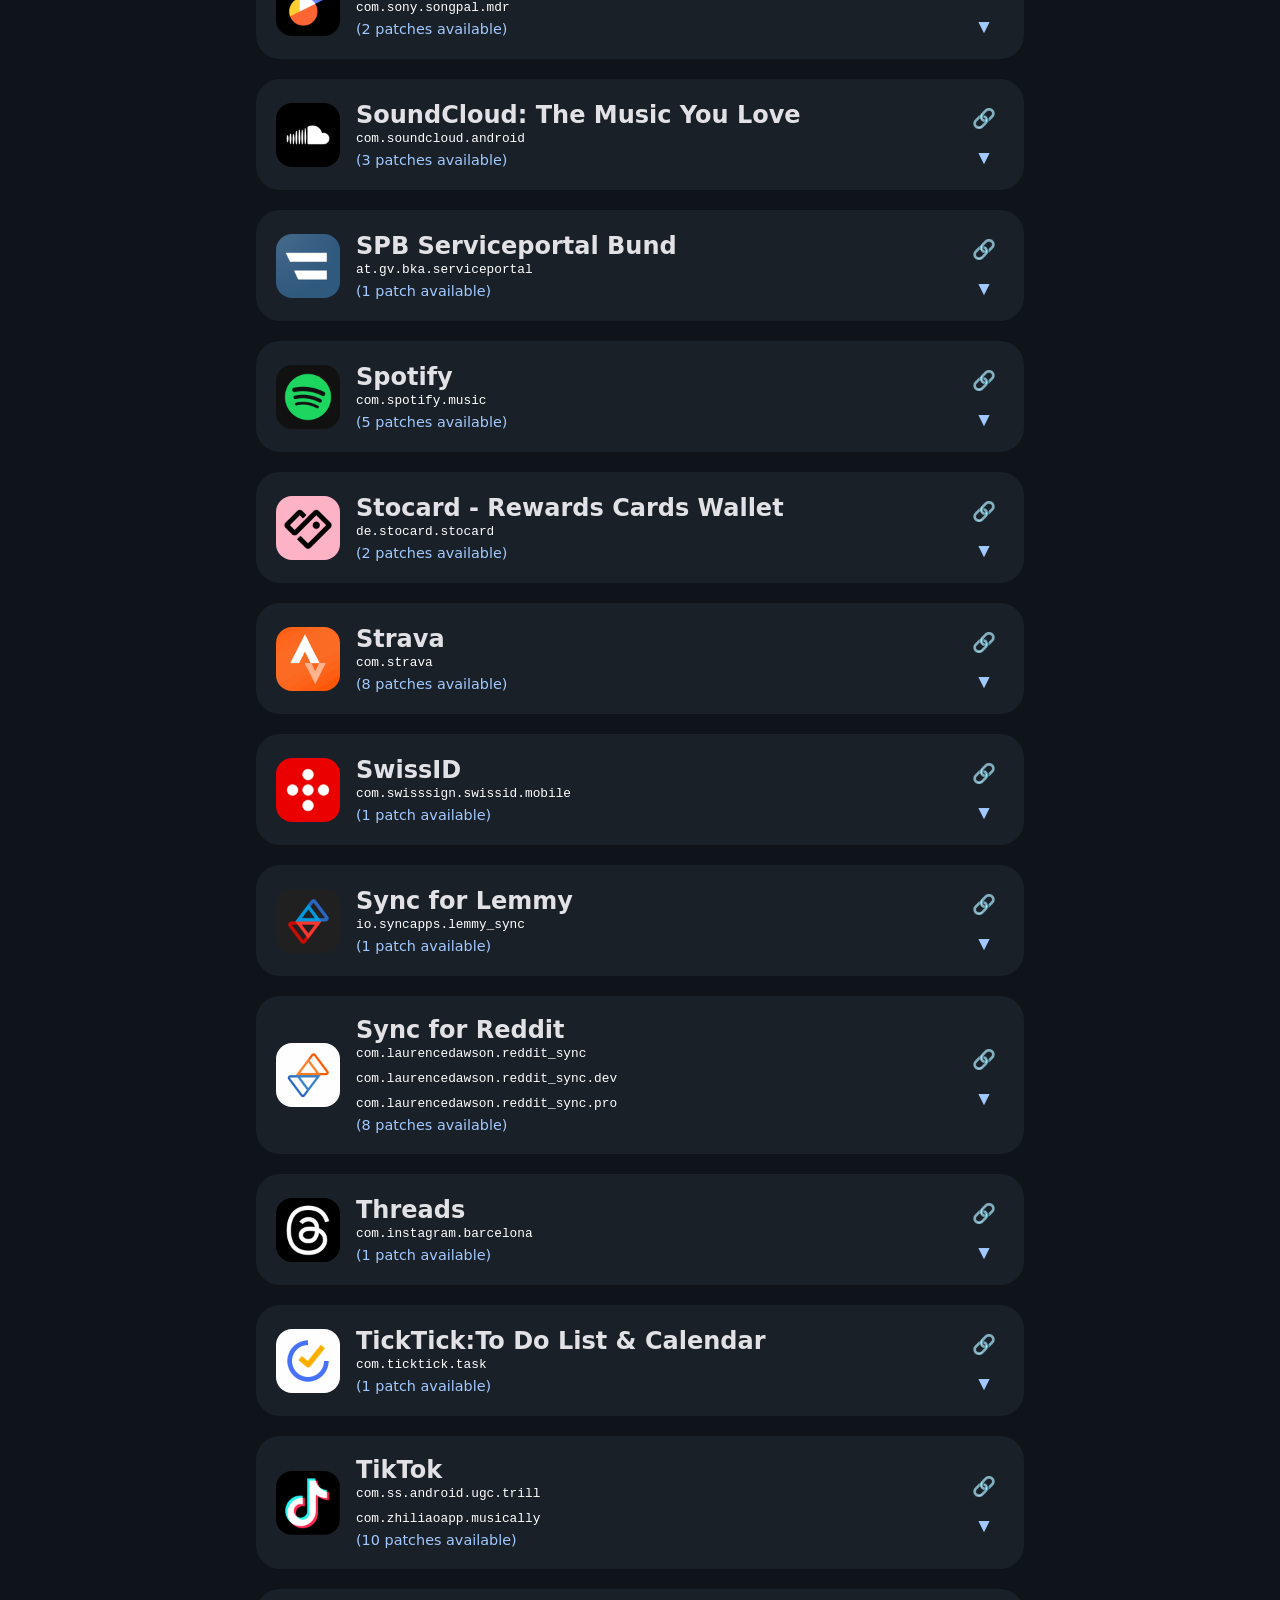
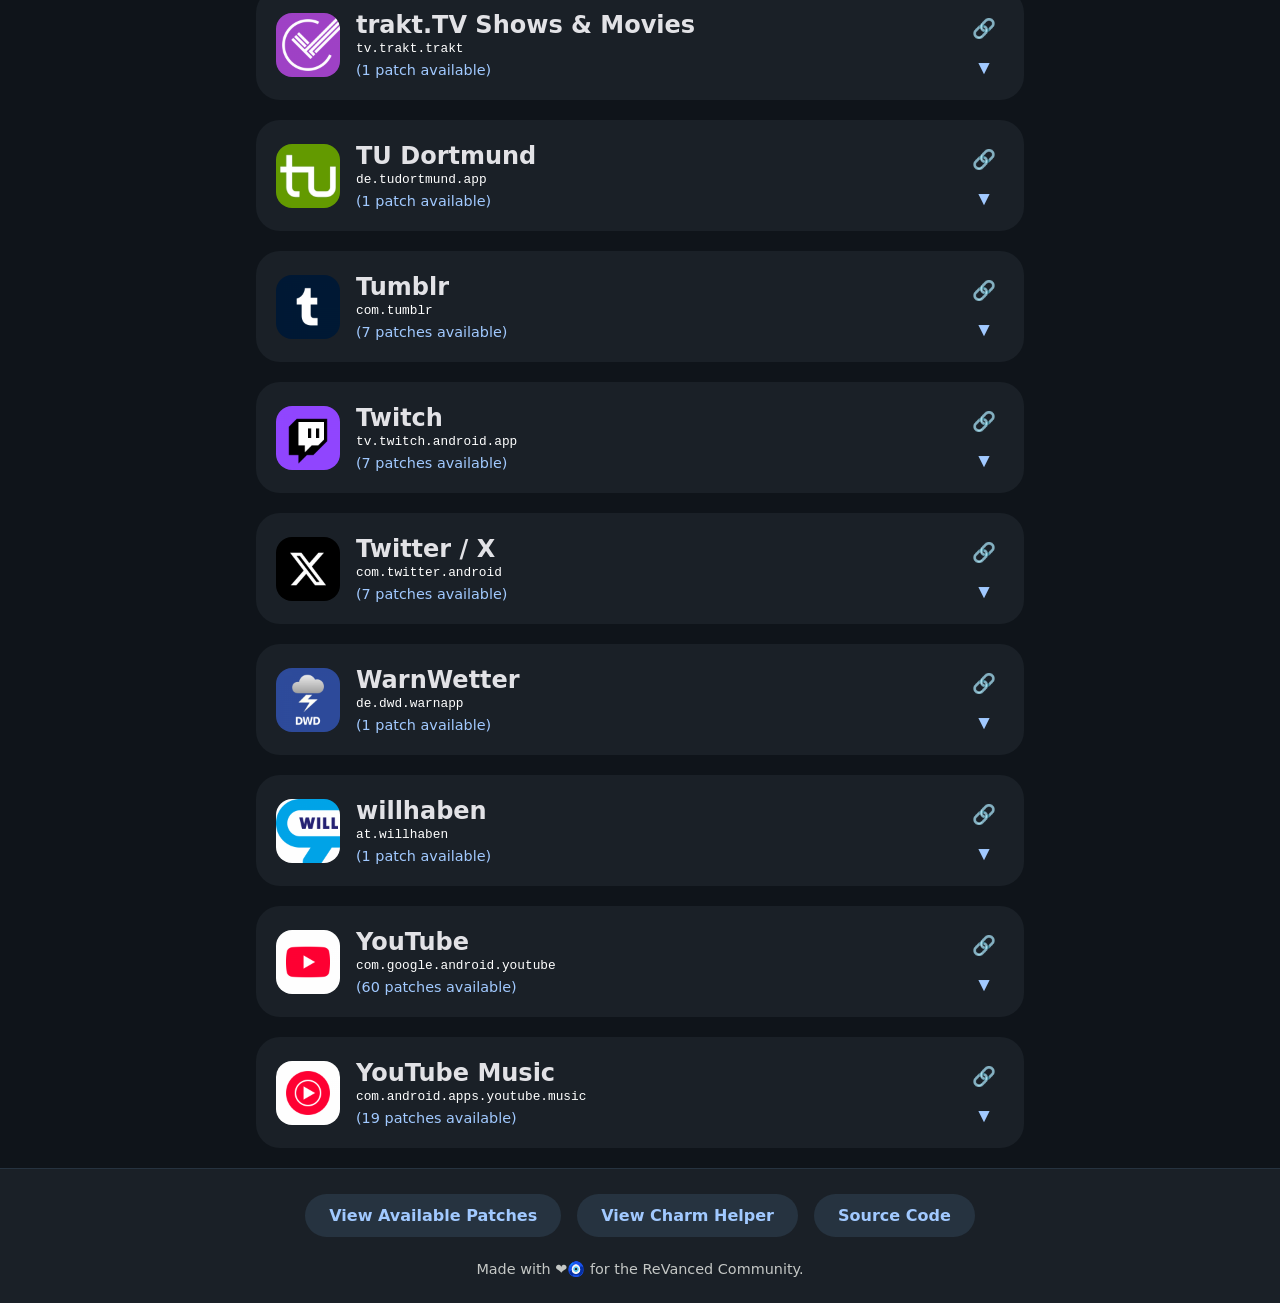
==== commit a692ce48: "added charm helper, and now data.json has version code, architecture, dpi data" ====
--- a/index.html
+++ b/index.html
@@ -36,9 +36,11 @@
                 </div>
                 <div class="version-item">
                     <div class="version-details">
-                        <span class="version-number"><strong>Version:</strong> 1.2.0</span>
-                        <span class="version-number"><strong>Size:</strong> 6.8MB</span>
-                        <span class="version-number"><strong>Type:</strong> <span class="type-apk">APK</span></span>
+                        <span class="version-number"><strong>Version:</strong> 1.2.0 <span style="font-size: 0.9em; opacity: 0.8;">(120)</span></span>
+                        <span class="version-size"><strong>Size:</strong> 6.8MB</span>
+                        <span class="version-arch"><strong>Architecture:</strong> Universal</span>
+                        <span class="version-dpi"><strong>Screen DPI:</strong> nodpi</span>
+                        <span class="version-type"><strong>Type:</strong> <span class="type-apk">APK</span></span>
                         <span class="version-hash"><strong>SHA-256:</strong> <code>8cae64f5d3fedfffa563399db0023b5db29ec4a405c01392d8bc6b3da1eb9449</code></span>
                     </div>
                     <div class="button-group">
@@ -73,13 +75,15 @@
                             <strong>ℹ️ Note:</strong><br><br> This is the <b><u>Android/Default</u></b> version of the MicroG.
                     </div>
                     <div class="version-details">
-                        <span class="version-number"><strong>Version:</strong> 0.3.13.2.250932</span>
-                        <span class="version-number"><strong>Size:</strong> 101MB</span>
-                        <span class="version-number"><strong>Type:</strong> <span class="type-apk">APK</span></span>
+                        <span class="version-number"><strong>Version:</strong> 0.3.13.2.250932 <span style="font-size: 0.9em; opacity: 0.8;">(250932004)</span></span>
+                        <span class="version-size"><strong>Size:</strong> 101MB</span>
+                        <span class="version-arch"><strong>Architecture:</strong> Universal</span>
+                        <span class="version-dpi"><strong>Screen DPI:</strong> nodpi</span>
+                        <span class="version-type"><strong>Type:</strong> <span class="type-apk">APK</span></span>
                         <span class="version-hash"><strong>SHA-256:</strong> <code>62119f040d629a9cd3225f280649a464936730c6466cafb5b9dd5ded14269a65</code></span>
                     </div>
                     <div class="button-group">
-                        <a href="https://github.com/ReVanced/GmsCore/releases/download/v0.3.13.2.250932/app.revanced.android.gms-250932004-signed.apk" class="download-btn" target="_blank">(Default) GitHub Link</a>
+                        <a class="download-btn" href="https://github.com/ReVanced/GmsCore/releases/download/v0.3.13.2.250932/app.revanced.android.gms-250932004-signed.apk" target="_blank">(Default) GitHub Link</a>
                     </div>
                 </div>
                 <div class="version-item">
@@ -87,9 +91,11 @@
                             <strong>ℹ️ Note:</strong><br><br> This is the <b><u>Huawei</u></b> version of the MicroG.
                     </div>
                     <div class="version-details">
-                        <span class="version-number"><strong>Version:</strong> 0.3.13.2.250932</span>
-                        <span class="version-number"><strong>Size:</strong> 101MB</span>
-                        <span class="version-number"><strong>Type:</strong> <span class="type-apk">APK</span></span>
+                        <span class="version-number"><strong>Version:</strong> 0.3.13.2.250932-hw <span style="font-size: 0.9em; opacity: 0.8;">(250932004)</span></span>
+                        <span class="version-size"><strong>Size:</strong> 101MB</span>
+                        <span class="version-arch"><strong>Architecture:</strong> Universal</span>
+                        <span class="version-dpi"><strong>Screen DPI:</strong> nodpi</span>
+                        <span class="version-type"><strong>Type:</strong> <span class="type-apk">APK</span></span>
                         <span class="version-hash"><strong>SHA-256:</strong> <code>5445f21438c50c947ecf1d33f4357b2a640bfd77278631c6b9e859c0c14001e1</code></span>
                     </div>
                     <div class="button-group">
@@ -124,6 +130,7 @@
             <div class="footer-content">
                 <div class="footer-links">
                     <a href="patches.html">View Available Patches</a>
+                    <a href="helper.html">View Charm Helper</a>
                     <a href="https://github.com/charm-cat/charm-cat.github.io" target="_blank">Source Code</a>
                 </div>
                 
--- a/style.css
+++ b/style.css
@@ -498,22 +498,53 @@
     display: flex;
 }
 
+
 .version-item {
     display: flex;
+    flex-direction: row; 
     justify-content: space-between;
-    align-items: center;
-    flex-wrap: wrap; 
-    background-color: var(--md-sys-color-surface-variant);
+    align-items: center; 
     padding: 12px 16px;
-    border-radius: var(--border-radius-medium);
-    transition: background-color 0.3s;
+    background: var(--md-sys-color-surface-variant);
+    border-radius: 12px; 
+    margin-bottom: 8px;
+    gap: 16px;
+    flex-wrap: wrap;
 }
 
 .version-details {
     display: flex;
     flex-direction: column;
-    gap: 6px;
-    max-width: 60%; 
+    gap: 4px;
+    flex: 1; 
+    min-width: 0; 
+}
+
+.version-hash {
+    font-size: 1rem;
+    color: var(--md-sys-color-on-background);
+    margin-top: 2px;
+    min-width: 135%;
+    display: block;
+}
+
+.version-hash code {
+    background-color: var(--md-sys-color-background);
+    padding: 2px 6px;
+    border-radius: 4px;
+    font-family: monospace;
+    user-select: all; 
+    font-size: 0.9rem;
+    display: inline-block;
+    word-break: break-all;
+    white-space: pre-wrap;
+}
+
+.button-group {
+    display: flex;
+    gap: 8px;
+    flex-shrink: 0; 
+    margin-left: auto; 
 }
 
 .patch-desc {
@@ -527,29 +558,6 @@
 .version-size {
     font-size: 1rem;
     color: var(--md-sys-color-on-background);
-}
-
-.version-hash {
-    font-size: 1rem;
-    color: var(--md-sys-color-on-background);
-}
-
-.version-hash code {
-    background-color: var(--md-sys-color-background);
-    padding: 2px 6px;
-    border-radius: 4px;
-    font-family: monospace;
-    user-select: all; 
-    font-size: 0.9rem;
-    display: inline-block;
-    word-break: break-all;
-}
-
-.button-group {
-    display: flex;
-    gap: 8px;
-    flex-wrap: wrap;
-    justify-content: flex-end;
 }
 
 .download-btn {
@@ -712,33 +720,42 @@
         width: 100%;
     }
 
+    .version-hash  {
+        min-width: 0;
+    }
+
+    .version-hash code {
+        display: block;
+        word-break: break-all;
+    }
+
     .version-item {
-        flex-direction: column;
+        flex-direction: column; 
         align-items: flex-start; 
         gap: 12px;
     }
-    
+
     .version-details {
-        max-width: 100%; 
+        width: 100%; 
+    }
+
+    .button-group {
+        margin-left: 0; 
+        width: 100%; 
+        justify-content: flex-end; 
+    }
+
+    .download-btn {
+        flex: 1;
+        text-align: center;
+        justify-content: center;
     }
 
     .button-group {
         width: 100%;
         justify-content: stretch; 
     }
-    
-    .download-btn {
-        flex: 1; 
-        text-align: center;
-    }
-
-    .version-hash code {
-        font-size: 0.78rem;
-        display: block;
-        margin-top: 4px;
-        width: fit-content; 
-        word-break: break-all;
-    }
+
 }
 
 @media (max-width: 416px) {
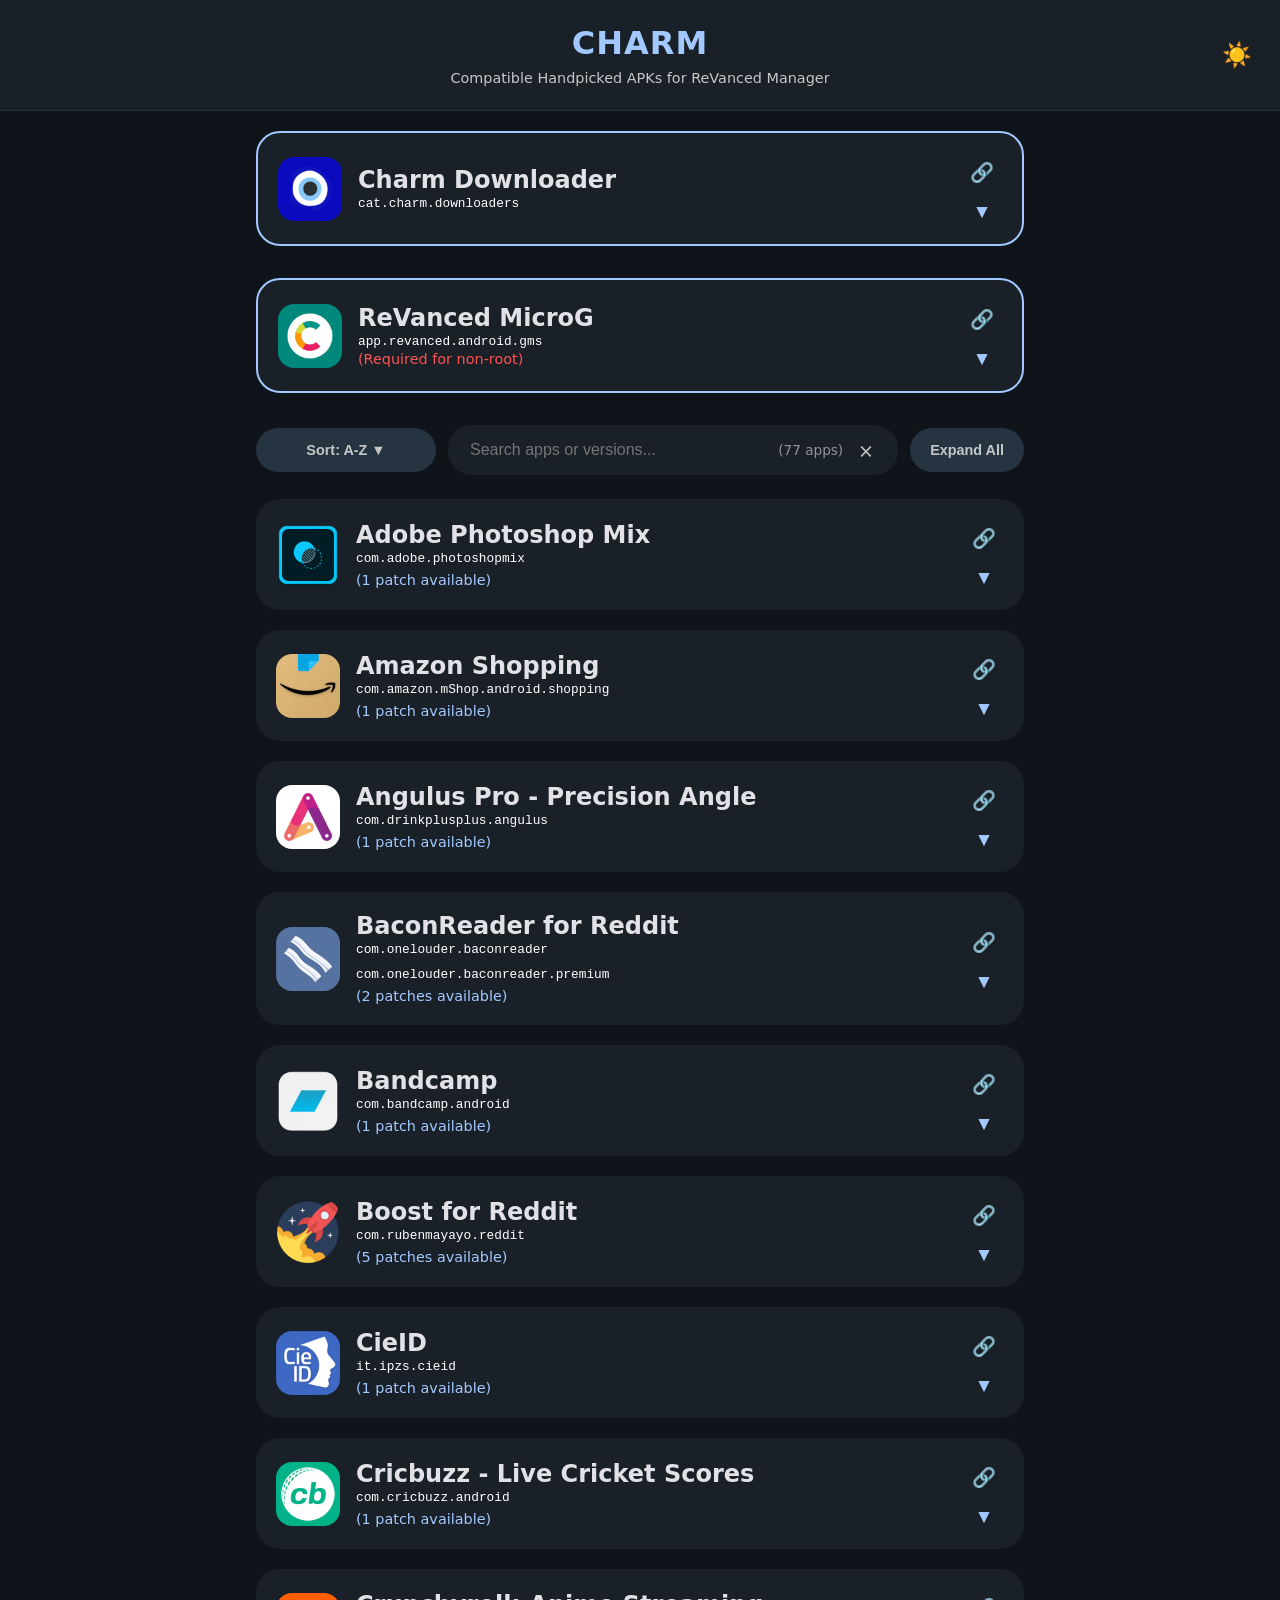
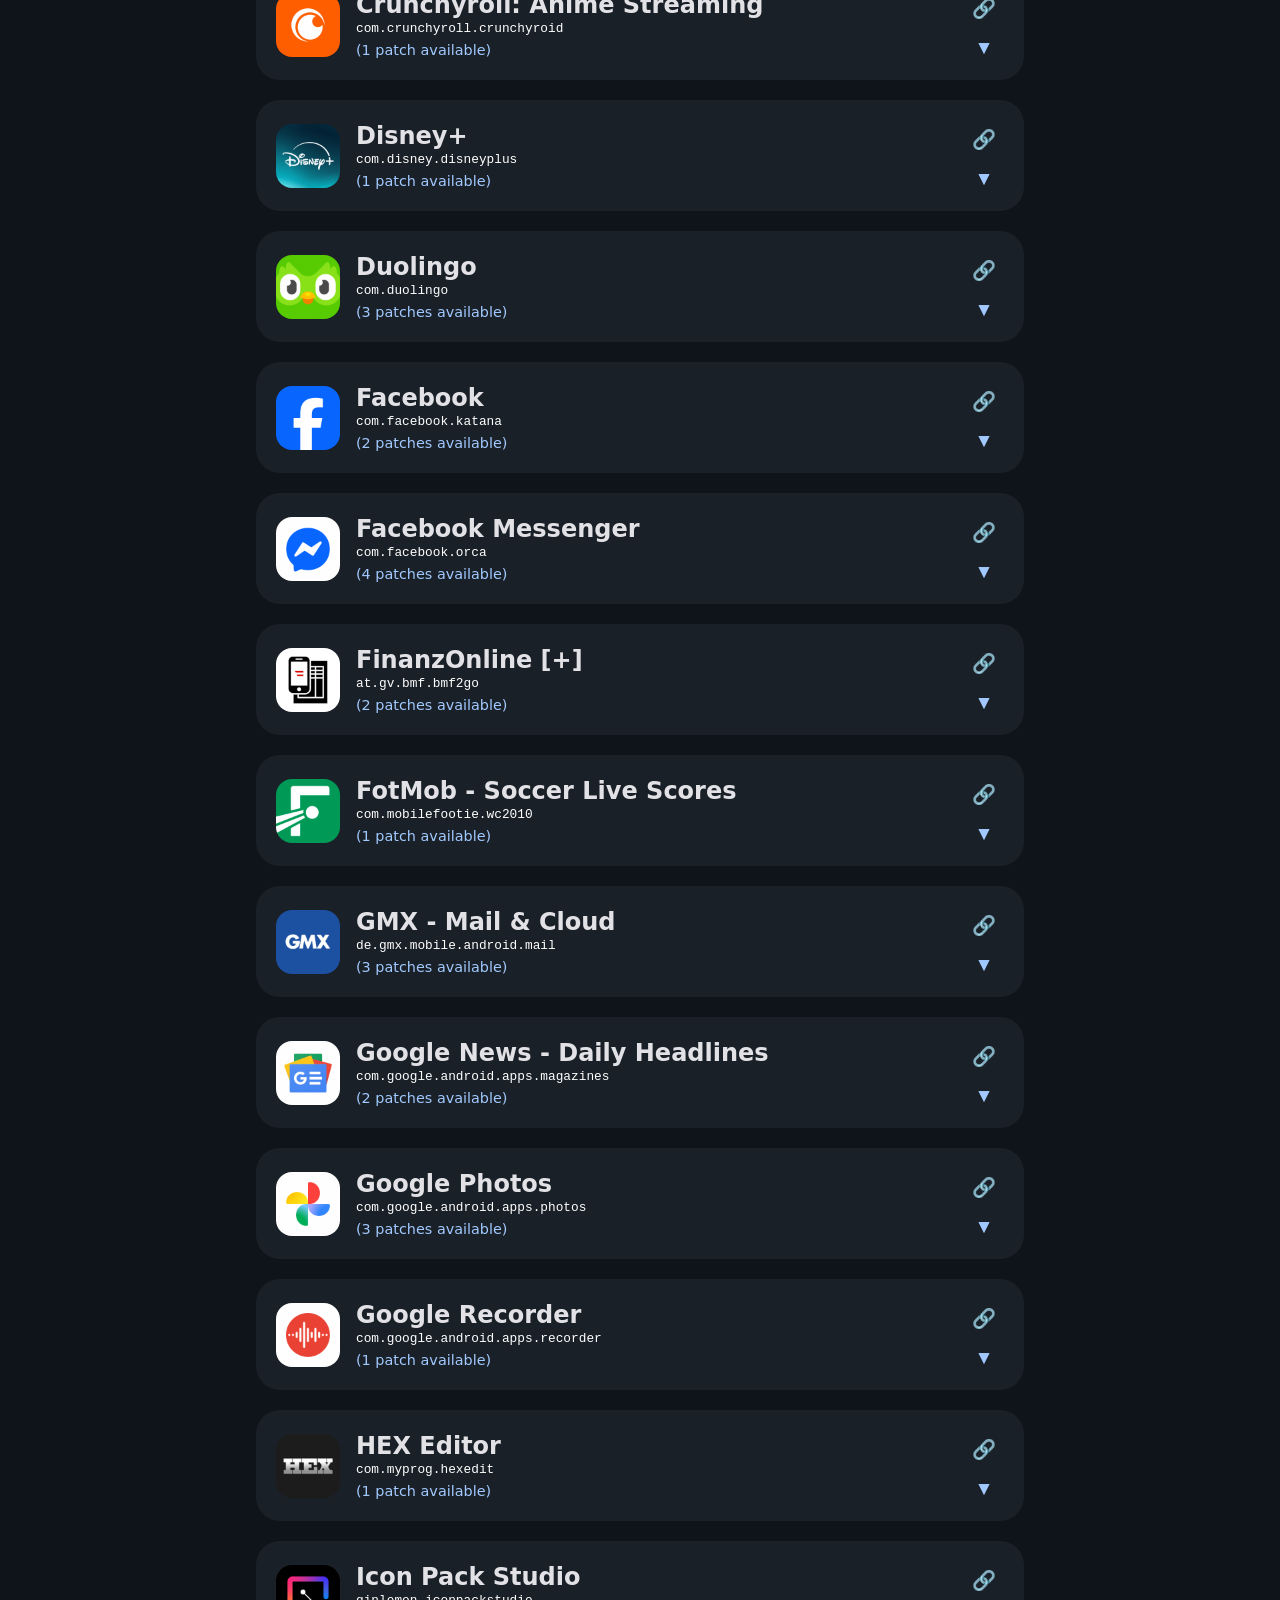
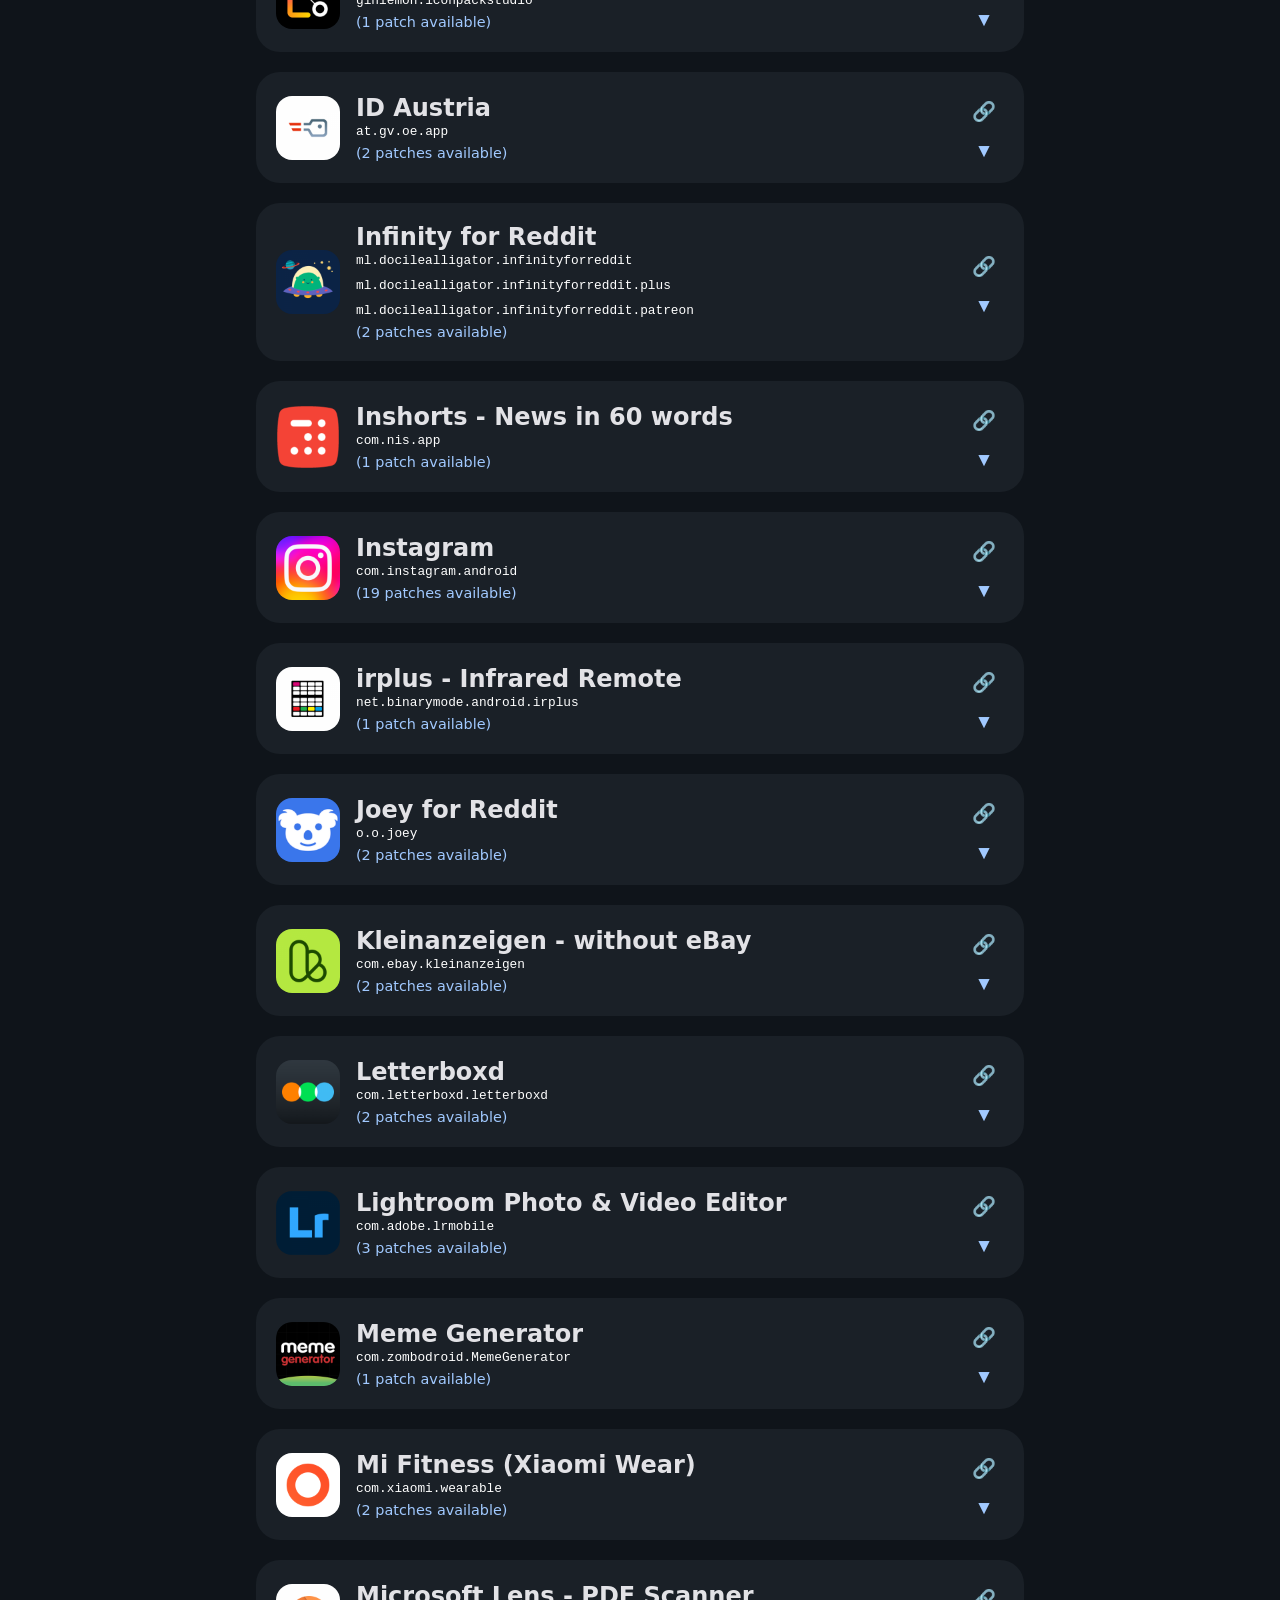
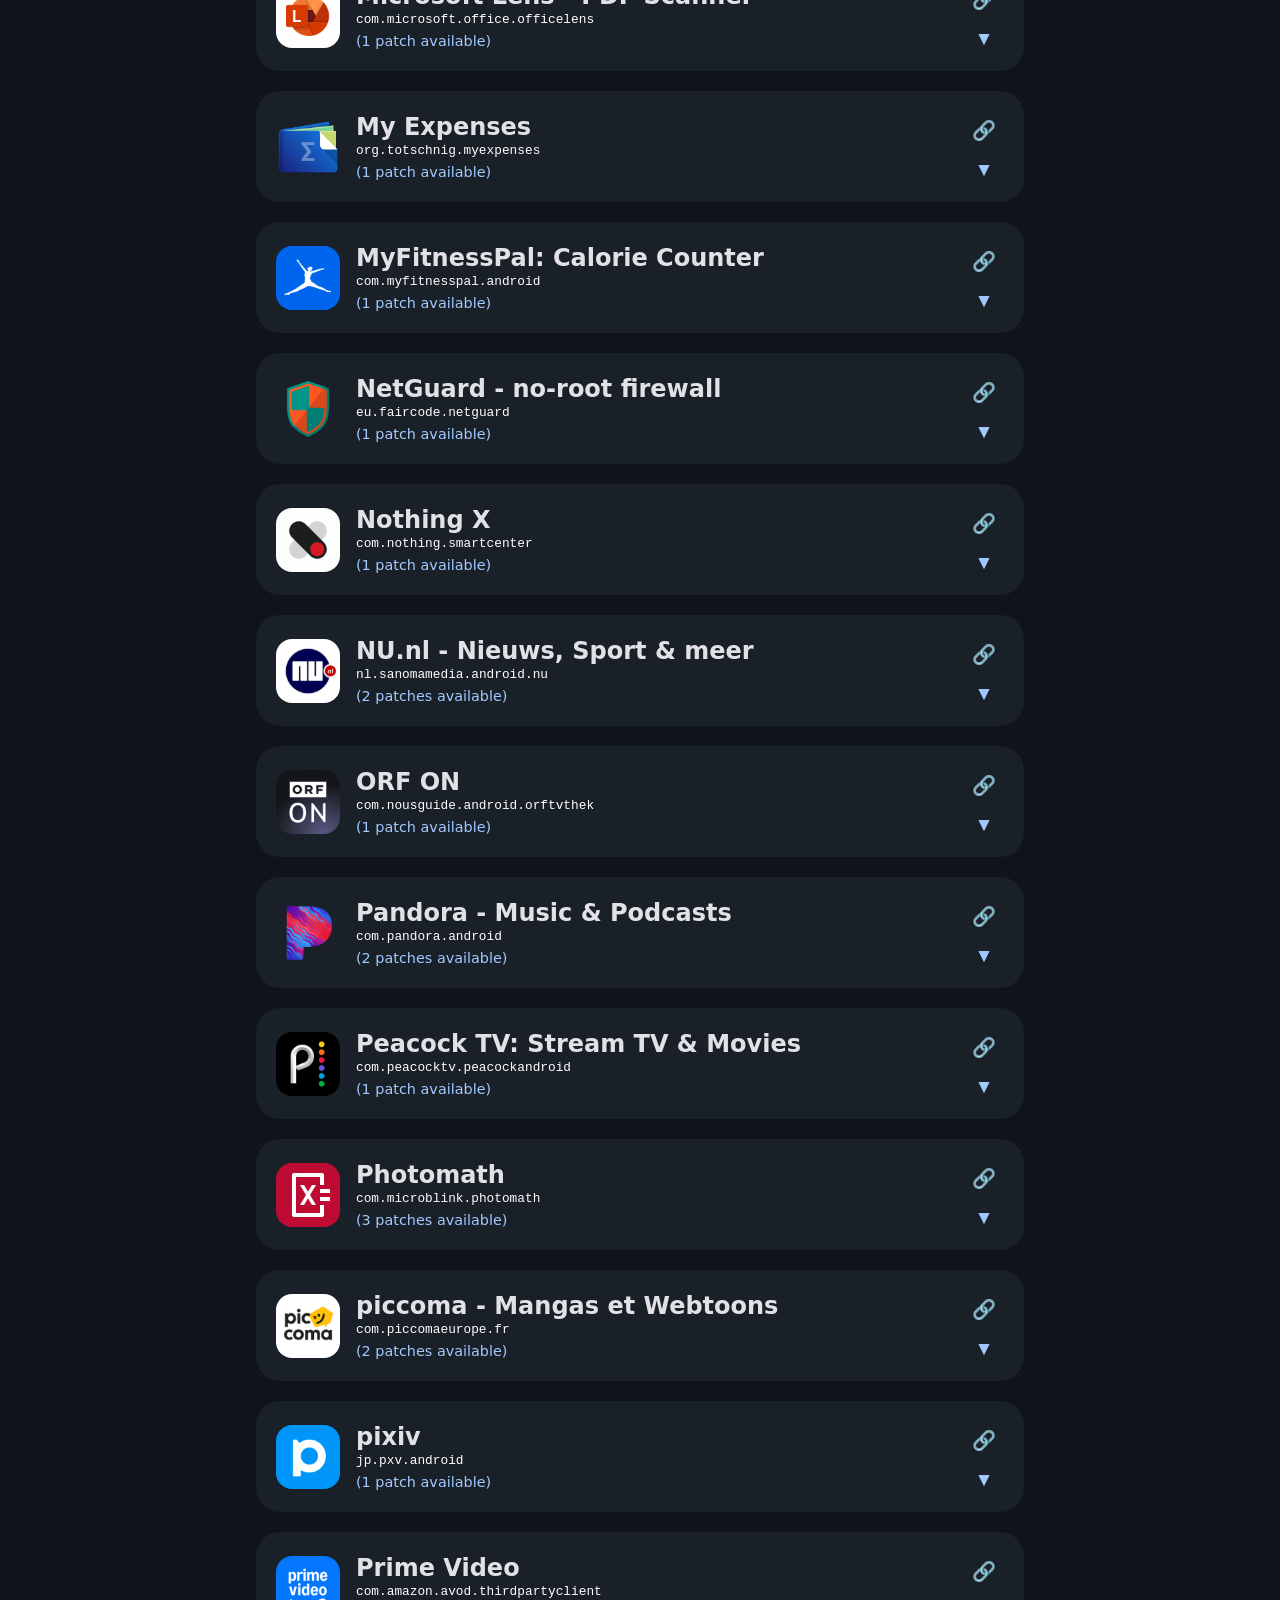
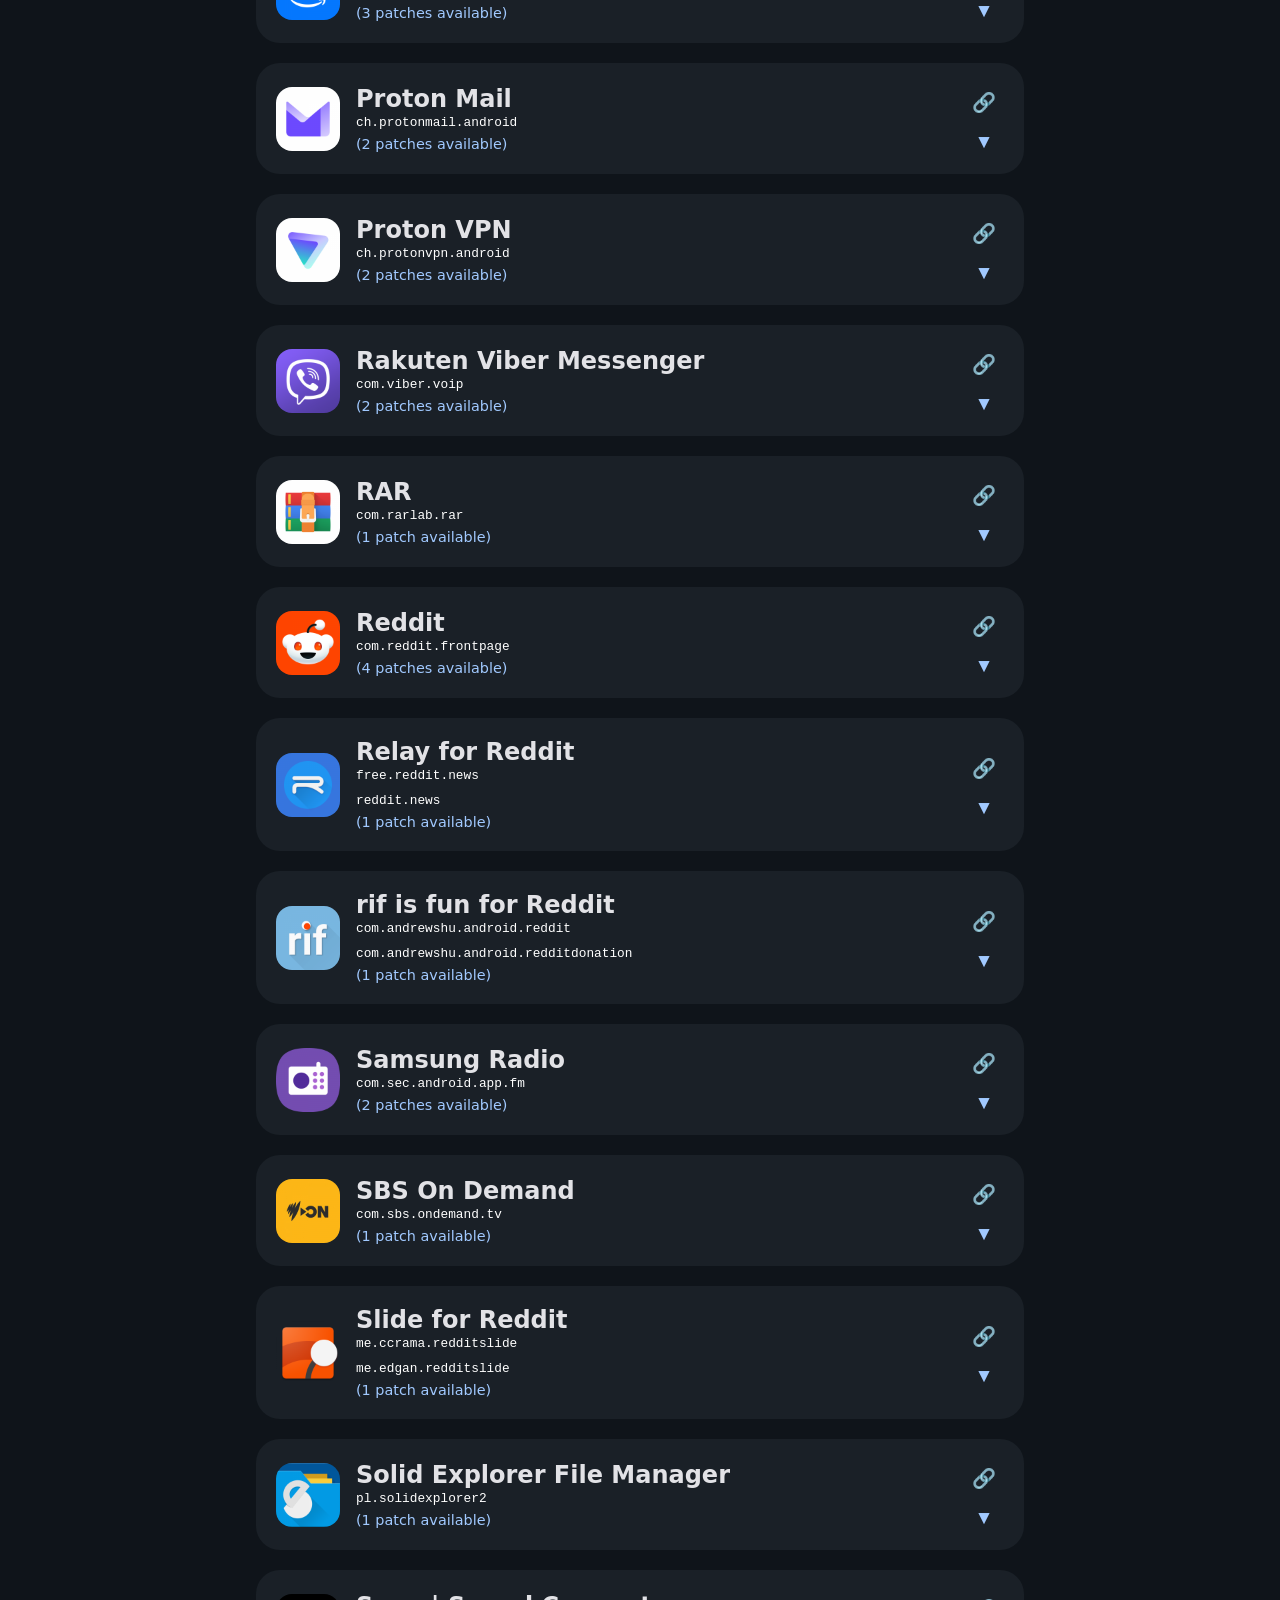
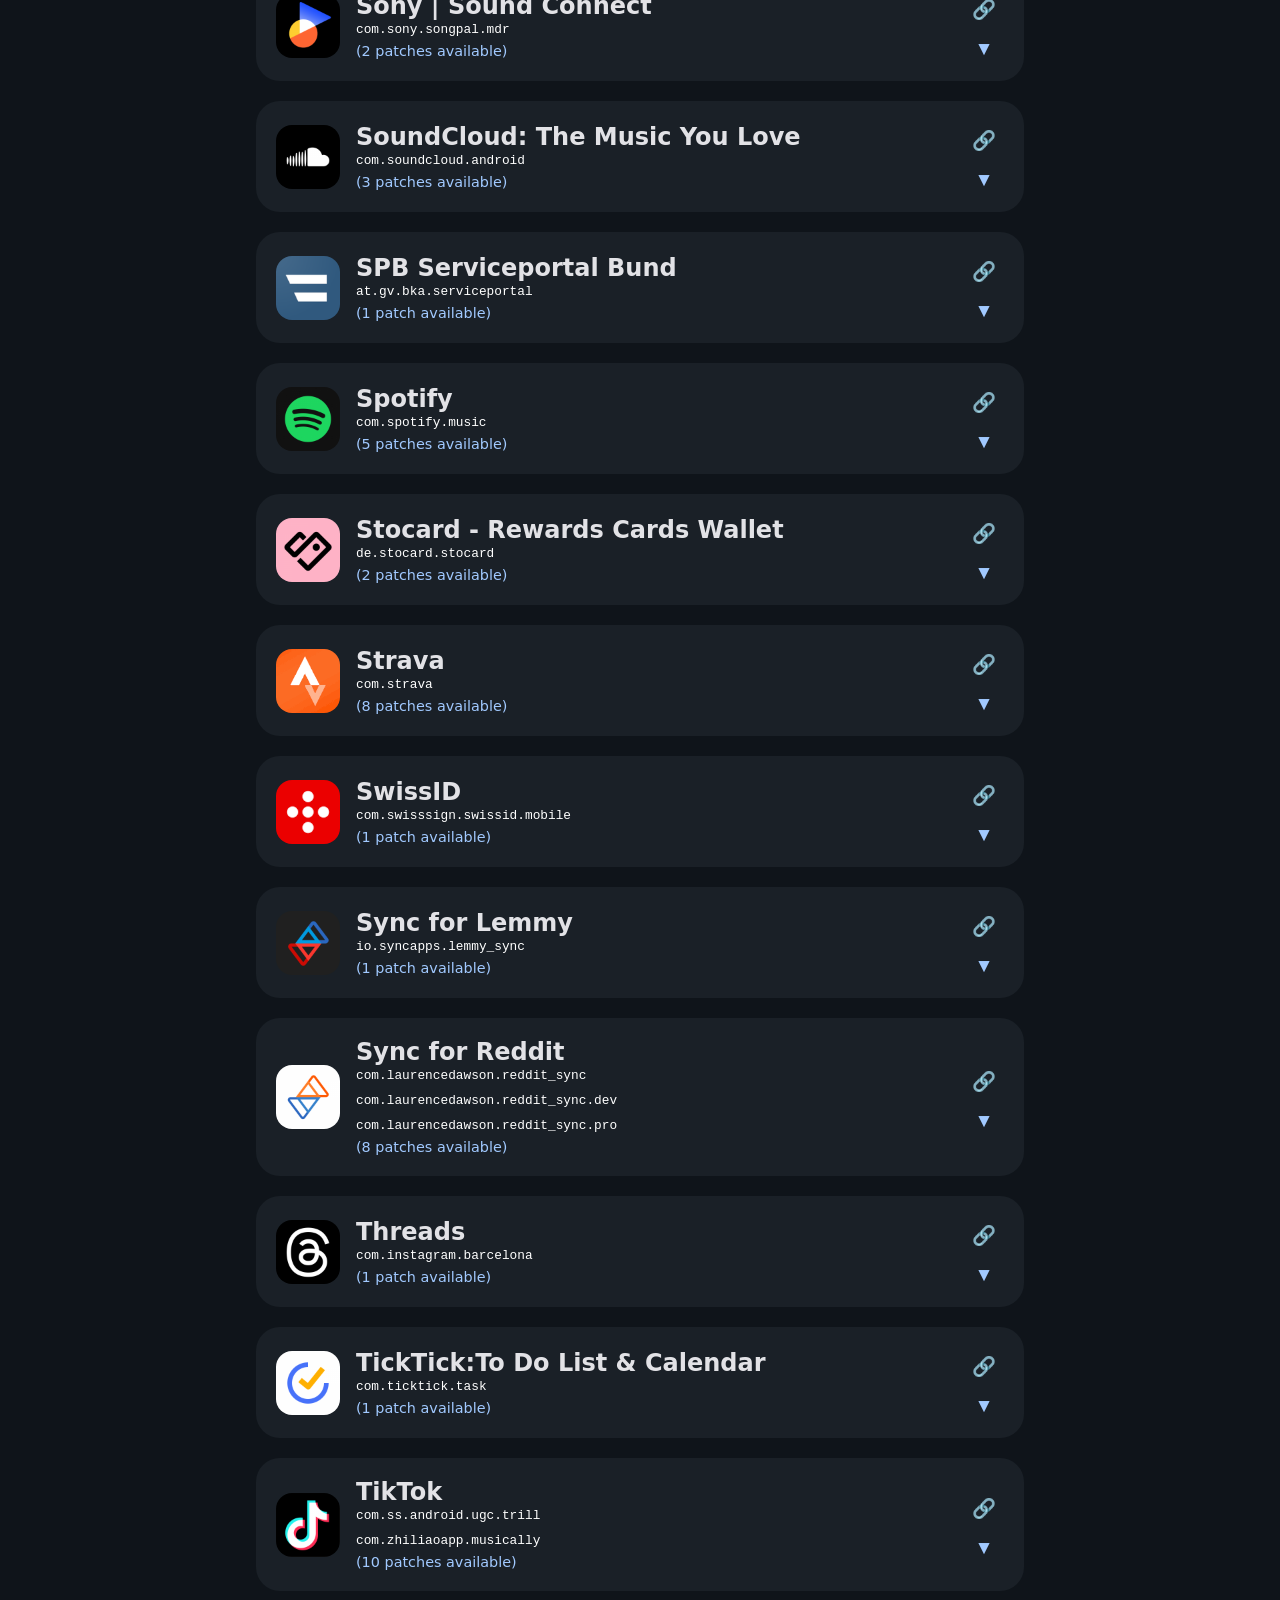
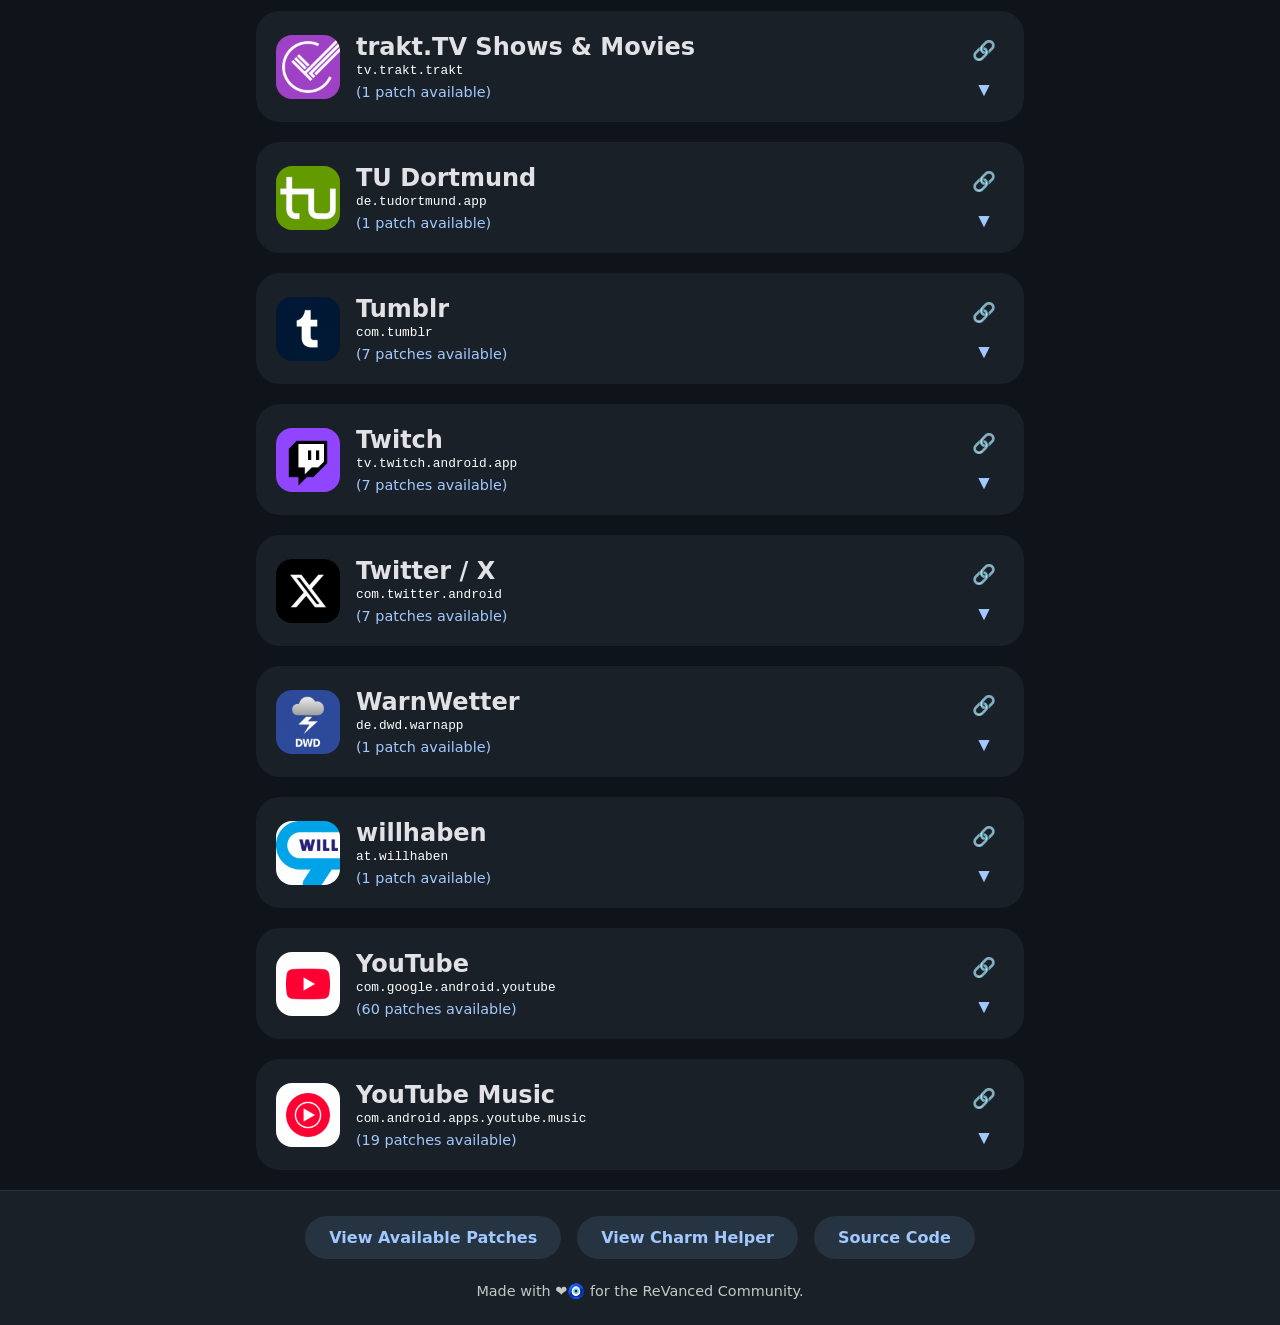
==== commit 26d8df7b: "more search features and new missing icon" ====
--- a/index.html
+++ b/index.html
@@ -115,7 +115,7 @@
             </div>
 
             <div class="search-input-wrapper">
-                <input type="text" id="search-input" placeholder="Search apps, packages, or versions...">
+                <input type="text" id="search-input" placeholder="Search apps or versions...">
                 <button id="clear-search-btn" class="clear-btn" aria-label="Clear Search" title="Clear Search">⨯</button>
             </div>
             
--- a/style.css
+++ b/style.css
@@ -322,6 +322,7 @@
     white-space: nowrap; 
     text-decoration: none;
     transition: opacity 0.2s, text-decoration 0.2s;
+    word-break: break-all;
 }
 
 .version-count-link:hover {
@@ -501,23 +502,20 @@
 
 .version-item {
     display: flex;
-    flex-direction: row; 
-    justify-content: space-between;
-    align-items: center; 
+    flex-direction: column; 
+    align-items: flex-start; 
     padding: 12px 16px;
     background: var(--md-sys-color-surface-variant);
     border-radius: 12px; 
     margin-bottom: 8px;
     gap: 16px;
-    flex-wrap: wrap;
 }
 
 .version-details {
     display: flex;
     flex-direction: column;
     gap: 4px;
-    flex: 1; 
-    min-width: 0; 
+    width: 100%; 
 }
 
 .version-hash {
@@ -542,9 +540,11 @@
 
 .button-group {
     display: flex;
+    flex-direction: column; 
     gap: 8px;
-    flex-shrink: 0; 
-    margin-left: auto; 
+    width: 100%; 
+    margin-top: 4px; 
+    text-align: center;
 }
 
 .patch-desc {
@@ -729,33 +729,15 @@
         word-break: break-all;
     }
 
-    .version-item {
-        flex-direction: column; 
-        align-items: flex-start; 
-        gap: 12px;
-    }
-
-    .version-details {
-        width: 100%; 
-    }
-
-    .button-group {
-        margin-left: 0; 
-        width: 100%; 
-        justify-content: flex-end; 
-    }
-
-    .download-btn {
-        flex: 1;
-        text-align: center;
-        justify-content: center;
-    }
-
     .button-group {
         width: 100%;
-        justify-content: stretch; 
-    }
-
+        align-items: stretch;
+    }
+
+    .download-btn {
+        text-align: center;
+        width: 100%; 
+    }
 }
 
 @media (max-width: 416px) {
